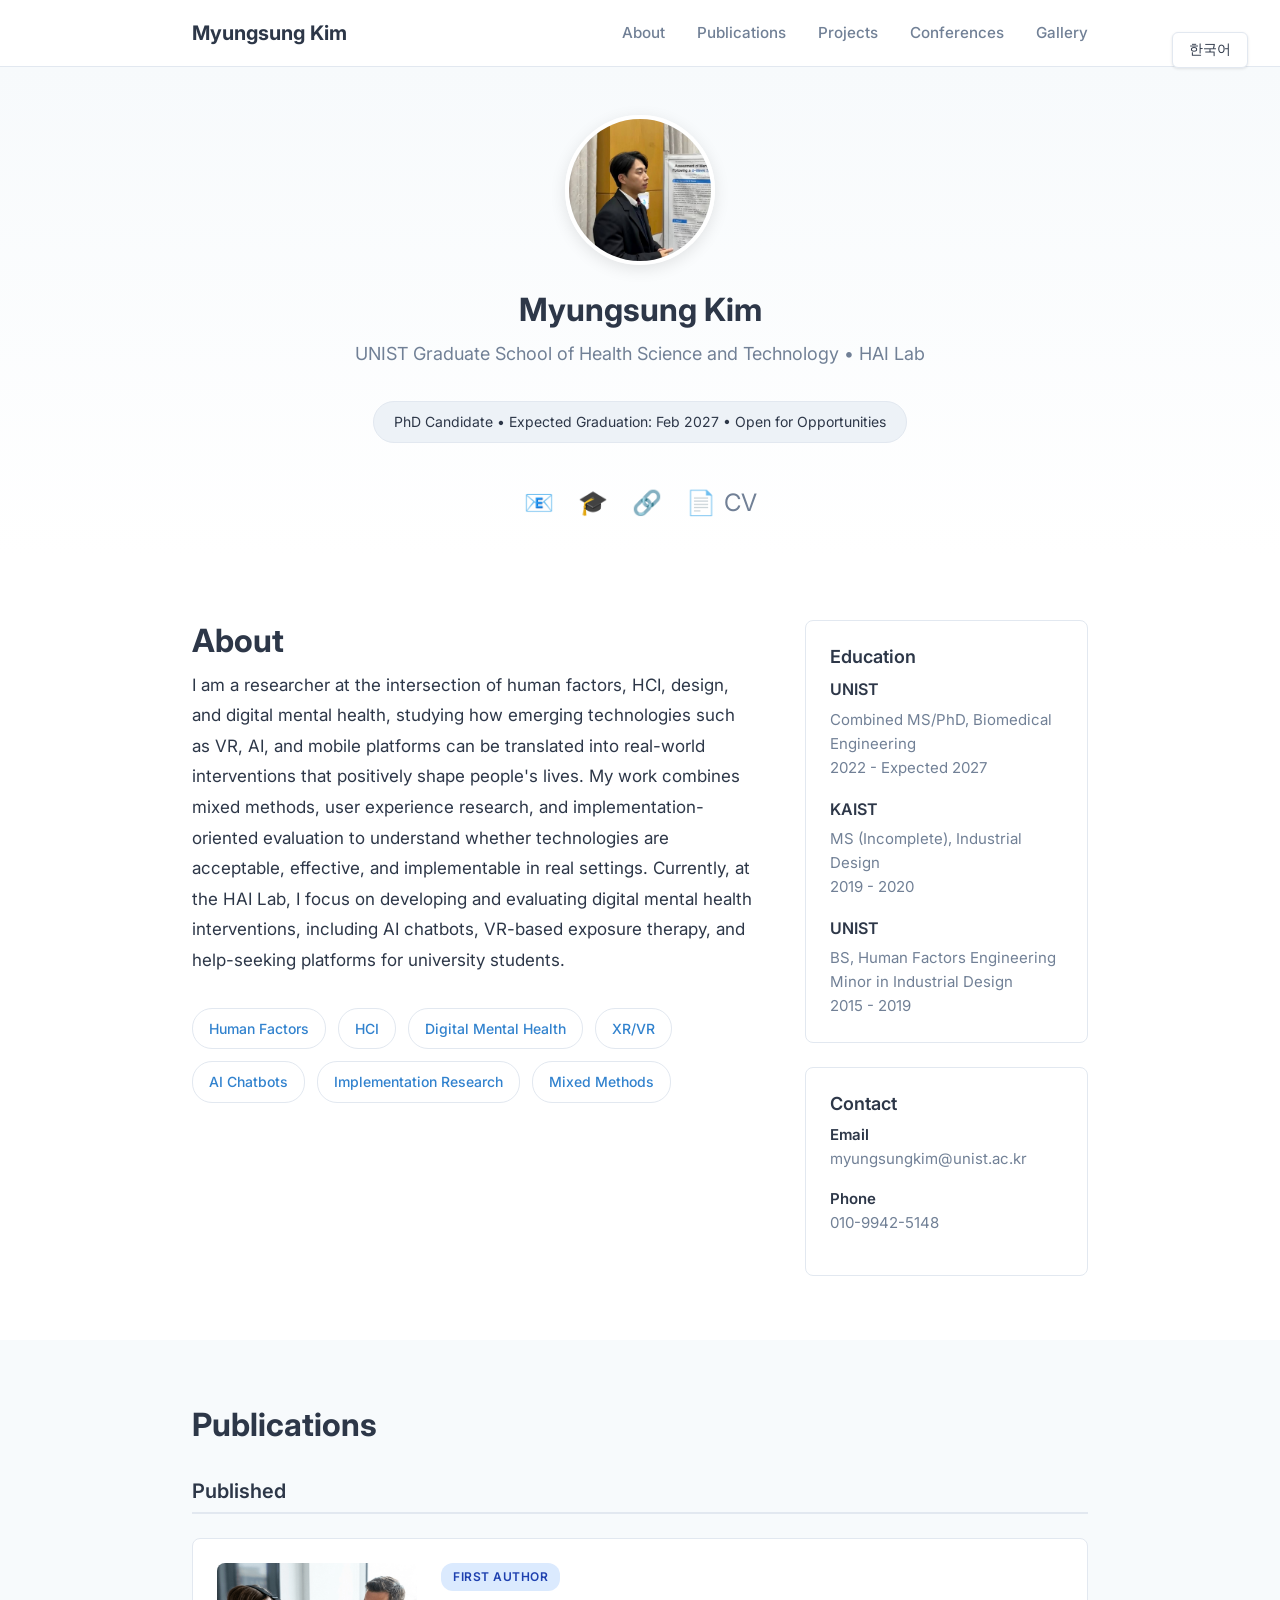
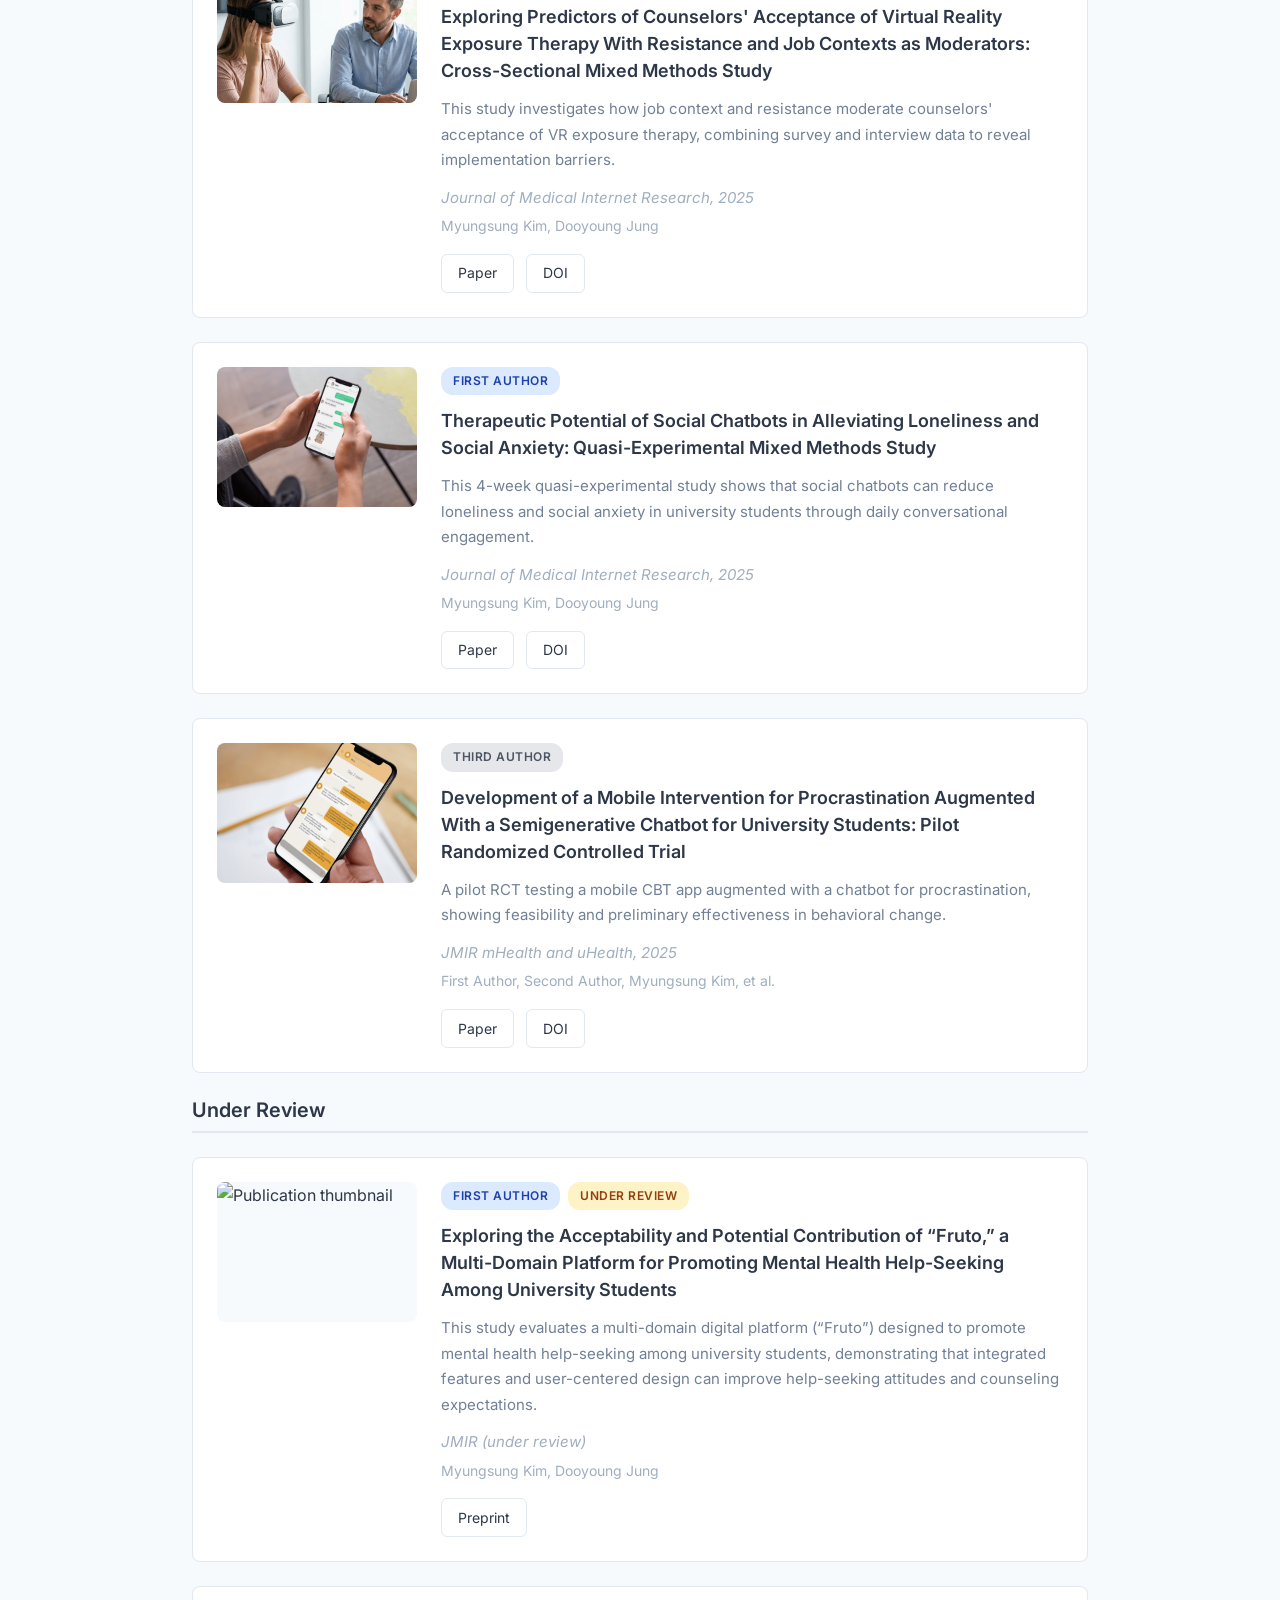
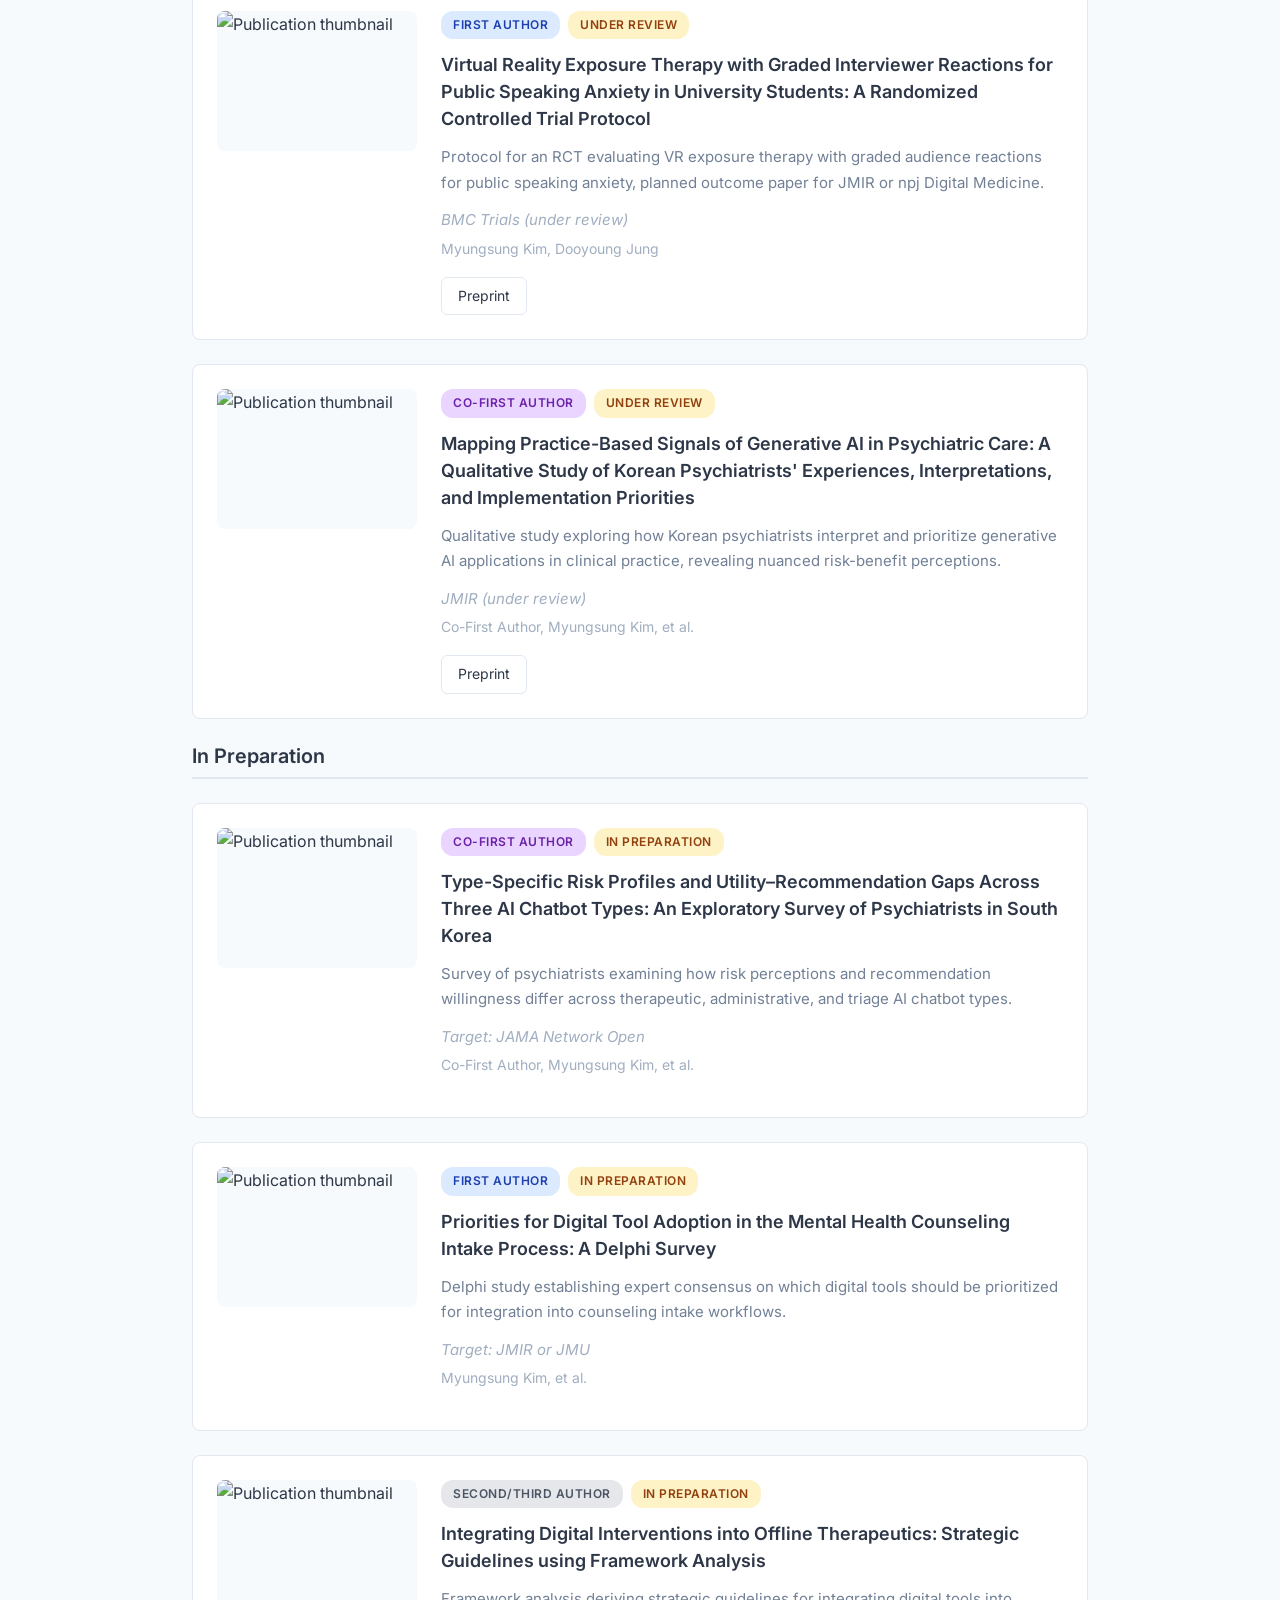
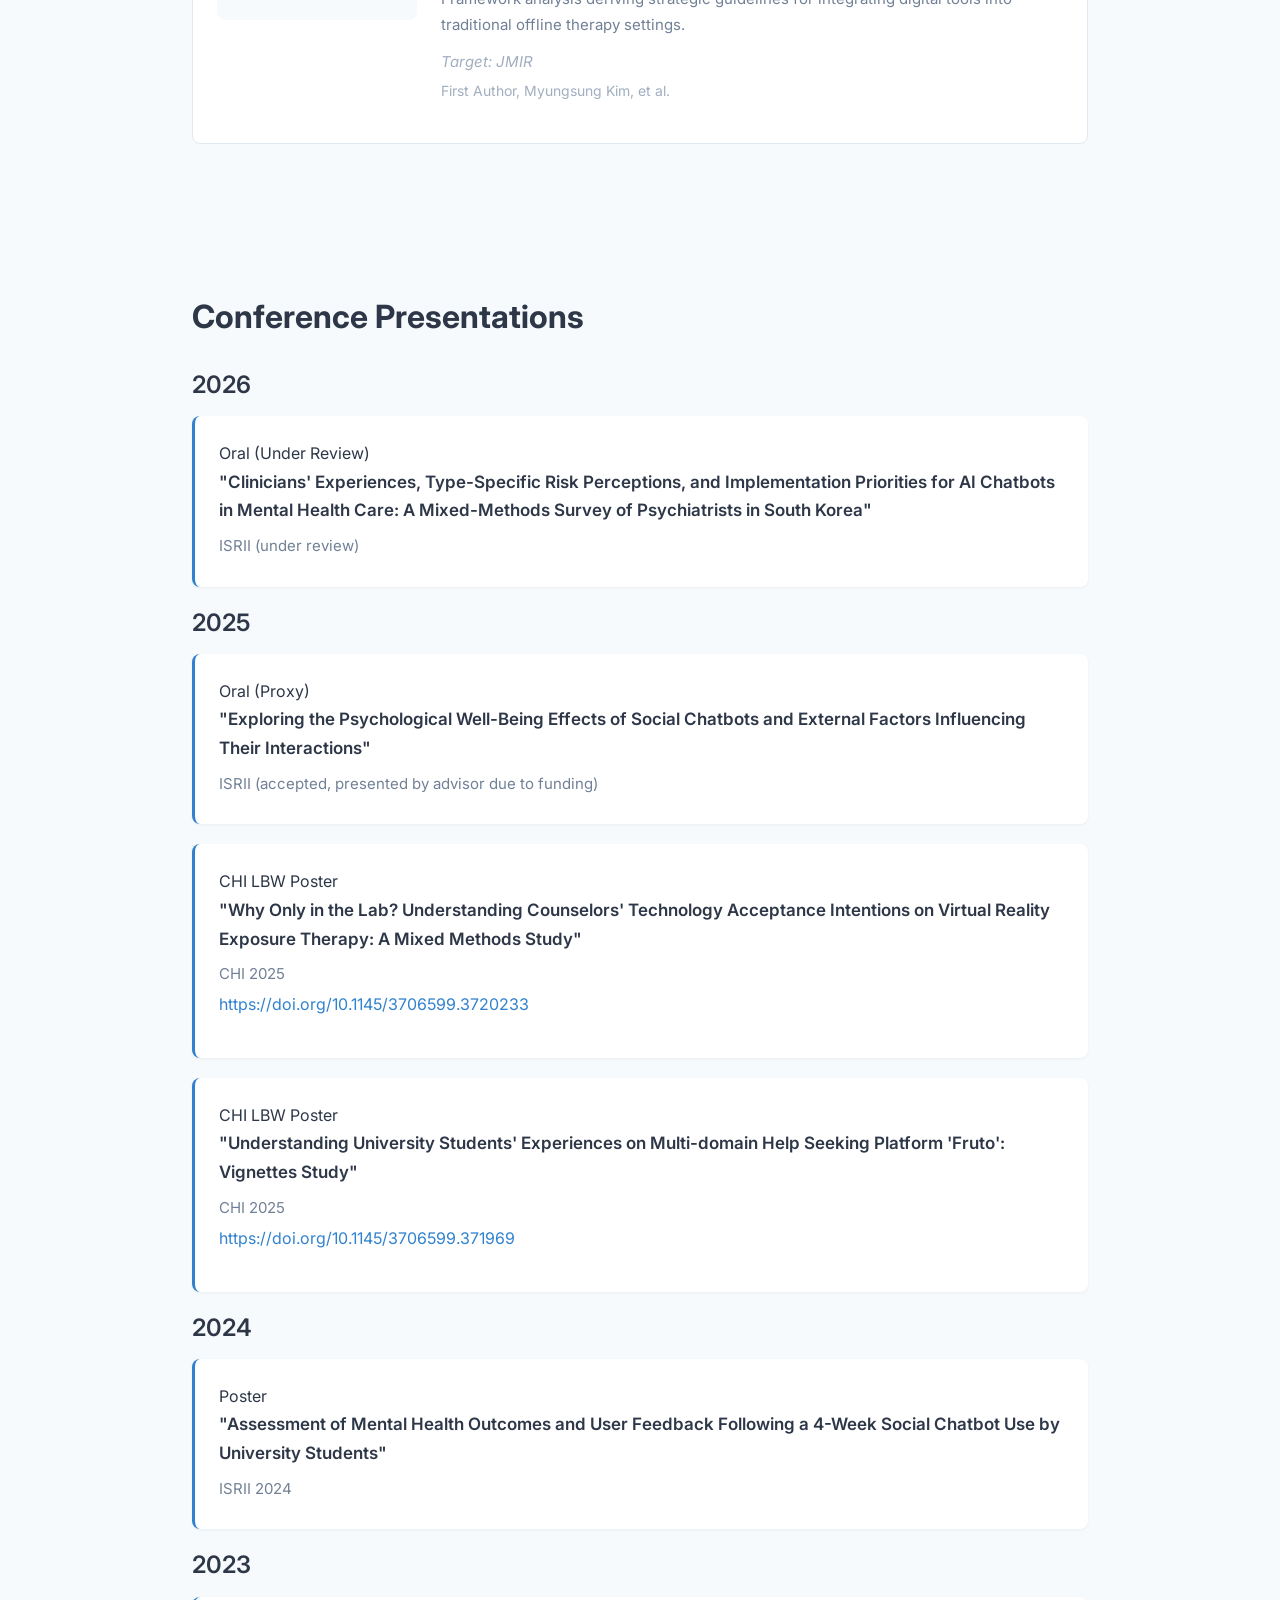
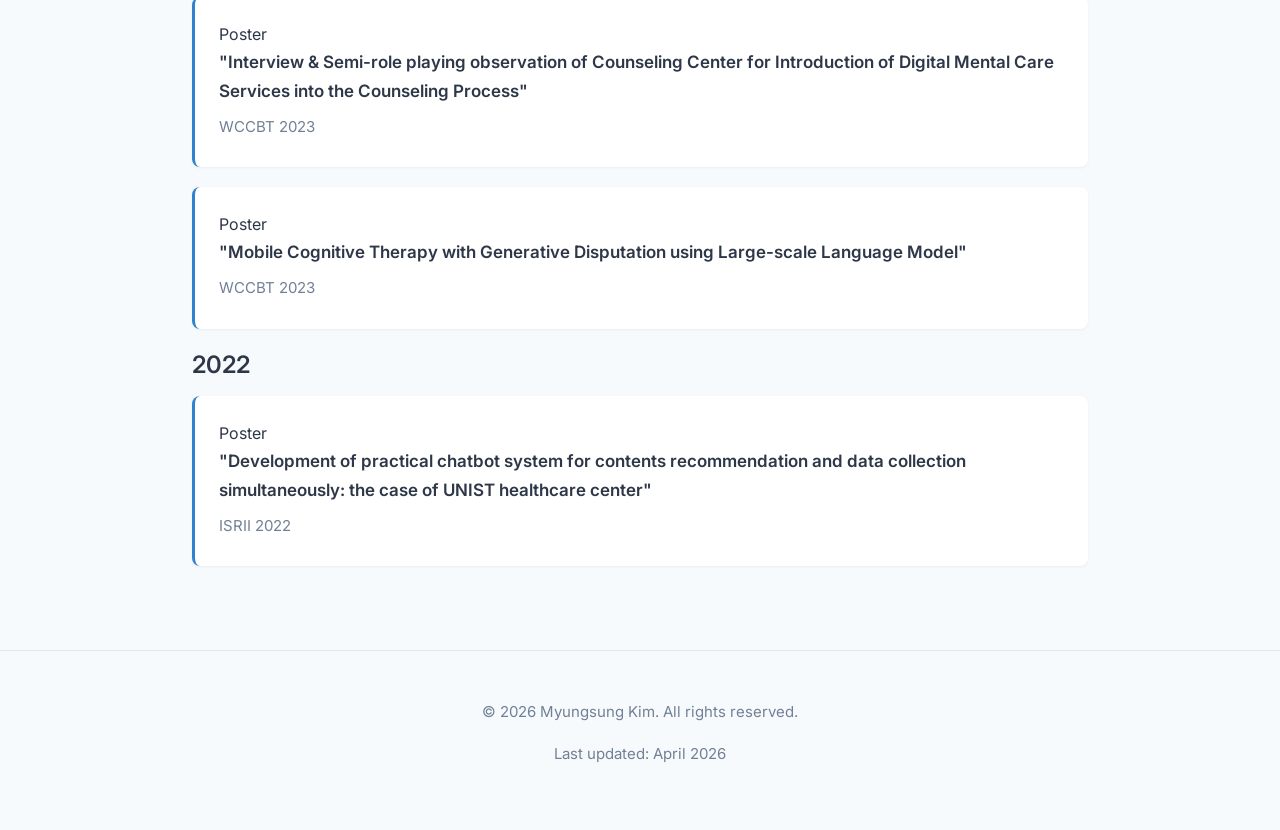
==== index.html @ bc656df1 "dd" ====
<!DOCTYPE html>
<html lang="en">
<head>
    <meta charset="UTF-8">
    <meta name="viewport" content="width=device-width, initial-scale=1.0">
    <title>Myungsung Kim - Researcher in Digital Mental Health & XR</title>
    <meta name="description" content="PhD candidate at UNIST researching digital mental health, VR interventions, AI chatbots, and human-centered technology implementation.">
    
    <!-- Fonts -->
    <link rel="preconnect" href="https://fonts.googleapis.com">
    <link rel="preconnect" href="https://fonts.gstatic.com" crossorigin>
    <link href="https://fonts.googleapis.com/css2?family=Inter:wght@300;400;500;600;700&family=Crimson+Text:ital,wght@0,400;0,600;1,400&display=swap" rel="stylesheet">
    
    <link rel="stylesheet" href="css/style.css">
</head>
<body>
    <!-- Language Toggle (Fixed) -->
    <div class="language-toggle">
        <button id="langBtn" class="lang-btn" onclick="toggleLanguage()">
            <span id="langText">한국어</span>
        </button>
    </div>

    <!-- Navigation -->
    <nav class="nav">
        <div class="container">
            <a href="#" class="logo" data-en="Myungsung Kim" data-ko="김명성">Myungsung Kim</a>
            <div class="nav-links">
                <a href="#about" data-en="About" data-ko="소개">About</a>
                <a href="#publications" data-en="Publications" data-ko="논문">Publications</a>
                <a href="#projects" data-en="Projects" data-ko="프로젝트">Projects</a>
                <a href="#conferences" data-en="Conferences" data-ko="학회">Conferences</a>
                <a href="#gallery" data-en="Gallery" data-ko="갤러리">Gallery</a>
            </div>
        </div>
    </nav>

    <!-- Hero Section -->
    <section class="hero">
        <div class="container">
            <div class="hero-content">
                <img src="images/profile.jpg" alt="Profile" class="profile-image">
                <h1 class="name" data-en="Myungsung Kim" data-ko="김명성">Myungsung Kim</h1>
                <p class="affiliation" data-en="UNIST Graduate School of Medical Science • HAI Lab" data-ko="UNIST 의과학대학원 • HAI Lab">UNIST Graduate School of Health Science and Technology • HAI Lab</p>
                <div class="status-badge">
                    <span data-en="PhD Candidate • Expected Graduation: Feb 2027 • Open for Opportunities" data-ko="박사과정 • 2027년 2월 졸업 예정 • 구직 중">PhD Candidate • Expected Graduation: Feb 2027 • Open for Opportunities</span>
                </div>
                <div class="social-links">
                    <a href="mailto:myungsungkim@unist.ac.kr" title="Email">📧</a>
                    <a href="https://scholar.google.com/citations?user=Yfb2QVUAAAAJ&hl=ko" target="_blank" title="Google Scholar">🎓</a>
                    <a href="https://orcid.org/0000-0003-4316-5182" target="_blank" title="ORCID">🔗</a>
                    <a href="#" title="Download CV" data-en="CV" data-ko="이력서">📄 <span data-en="CV" data-ko="이력서">CV</span></a>
                </div>
            </div>
        </div>
    </section>

    <!-- About Section -->
    <section id="about" class="section">
        <div class="container">
            <div class="about-grid">
                <div class="about-main">
                    <h2 data-en="About" data-ko="소개">About</h2>
                    <div class="bio" data-en="I am a researcher at the intersection of human factors, HCI, design, and digital mental health, studying how emerging technologies such as VR, AI, and mobile platforms can be translated into real-world interventions that positively shape people's lives. My work combines mixed methods, user experience research, and implementation-oriented evaluation to understand whether technologies are acceptable, effective, and implementable in real settings. Currently, at the HAI Lab, I focus on developing and evaluating digital mental health interventions, including AI chatbots, VR-based exposure therapy, and help-seeking platforms for university students." data-ko="저는 인간공학, HCI, 디자인, 정신건강 도메인을 잇는 연구자로서, VR·AI·모바일 플랫폼 같은 신기술이 실제 삶과 임상 현장에 어떤 영향을 미치는지 탐구합니다. 혼합방법론, 사용자 경험 연구, 현장 적용 중심 평가를 통해 기술이 수용 가능하고, 효과적이며, 실제 환경에서 구현 가능한지를 연구합니다. 현재는 HAI Lab에서 디지털 정신건강을 중심으로 AI 챗봇, VR 노출치료, 대학생 대상 help-seeking 플랫폼의 개발과 실증 연구를 수행하고 있습니다.">
                        I am a researcher at the intersection of human factors, HCI, design, and digital mental health, studying how emerging technologies such as VR, AI, and mobile platforms can be translated into real-world interventions that positively shape people's lives. My work combines mixed methods, user experience research, and implementation-oriented evaluation to understand whether technologies are acceptable, effective, and implementable in real settings. Currently, at the HAI Lab, I focus on developing and evaluating digital mental health interventions, including AI chatbots, VR-based exposure therapy, and help-seeking platforms for university students.
                    </div>
                    <div class="research-tags">
                        <span class="tag">Human Factors</span>
                        <span class="tag">HCI</span>
                        <span class="tag">Digital Mental Health</span>
                        <span class="tag">XR/VR</span>
                        <span class="tag">AI Chatbots</span>
                        <span class="tag">Implementation Research</span>
                        <span class="tag">Mixed Methods</span>
                    </div>
                </div>
                <div class="about-sidebar">
                    <div class="info-box">
                        <h3 data-en="Education" data-ko="학력">Education</h3>
                        <div class="edu-item">
                            <strong>UNIST</strong>
                            <p data-en="Combined MS/PhD, Biomedical Engineering<br>2022 - Expected 2027" data-ko="통합 석박사, 의과학<br>2022 - 2027 예정">Combined MS/PhD, Biomedical Engineering<br>2022 - Expected 2027</p>
                        </div>
                        <div class="edu-item">
                            <strong>KAIST</strong>
                            <p data-en="MS (Incomplete), Industrial Design<br>2019 - 2020" data-ko="석사 (미수료), 산업디자인<br>2019 - 2020">MS (Incomplete), Industrial Design<br>2019 - 2020</p>
                        </div>
                        <div class="edu-item">
                            <strong>UNIST</strong>
                            <p data-en="BS, Human Factors Engineering<br>Minor in Industrial Design<br>2015 - 2019" data-ko="학사, 인간공학<br>부전공: 산업디자인<br>2015 - 2019">BS, Human Factors Engineering<br>Minor in Industrial Design<br>2015 - 2019</p>
                        </div>
                    </div>
                    <div class="info-box">
                        <h3 data-en="Contact" data-ko="연락처">Contact</h3>
                        <p><strong data-en="Email" data-ko="이메일">Email</strong><br>myungsungkim@unist.ac.kr</p>
                        <p><strong data-en="Phone" data-ko="전화">Phone</strong><br>010-9942-5148</p>
                    </div>
                </div>
            </div>
        </div>
    </section>

    <!-- Publications Section -->
    <section id="publications" class="section section-gray">
        <div class="container">
            <h2 data-en="Publications" data-ko="논문">Publications</h2>
            
            <h3 class="pub-category" data-en="Published" data-ko="출판됨">Published</h3>
            
            <!-- Publication 1 -->
            <div class="pub-item">
                <div class="pub-image">
                    <img src="images/publications/pub1.png" alt="VR Therapy Study">
                </div>
                <div class="pub-content">
                    <div class="pub-badges">
                        <span class="badge badge-first" data-en="First Author" data-ko="제1저자">First Author</span>
                    </div>
                    <h4 class="pub-title">Exploring Predictors of Counselors' Acceptance of Virtual Reality Exposure Therapy With Resistance and Job Contexts as Moderators: Cross-Sectional Mixed Methods Study</h4>
                    <p class="pub-summary" data-en="This study investigates how job context and resistance moderate counselors' acceptance of VR exposure therapy, combining survey and interview data to reveal implementation barriers." data-ko="이 연구는 직무 맥락과 저항감이 상담사의 VR 노출치료 수용에 미치는 영향을 조사하며, 설문과 인터뷰 데이터를 결합하여 현장 적용 장벽을 밝힙니다.">This study investigates how job context and resistance moderate counselors' acceptance of VR exposure therapy, combining survey and interview data to reveal implementation barriers.</p>
                    <p class="pub-venue">Journal of Medical Internet Research, 2025</p>
                    <p class="pub-authors">Myungsung Kim, Dooyoung Jung</p>
                    <div class="pub-links">
                        <a href="#" target="_blank">Paper</a>
                        <a href="#" target="_blank">DOI</a>
                    </div>
                </div>
            </div>

            <!-- Publication 2 -->
            <div class="pub-item">
                <div class="pub-image">
                    <img src="images/publications/pub2.png" alt="Social Chatbot Study">
                </div>
                <div class="pub-content">
                    <div class="pub-badges">
                        <span class="badge badge-first" data-en="First Author" data-ko="제1저자">First Author</span>
                    </div>
                    <h4 class="pub-title">Therapeutic Potential of Social Chatbots in Alleviating Loneliness and Social Anxiety: Quasi-Experimental Mixed Methods Study</h4>
                    <p class="pub-summary" data-en="This 4-week quasi-experimental study shows that social chatbots can reduce loneliness and social anxiety in university students through daily conversational engagement." data-ko="4주간의 준실험 연구로, 소셜 챗봇이 대학생의 외로움과 사회불안을 일상적 대화 참여를 통해 감소시킬 수 있음을 보여줍니다.">This 4-week quasi-experimental study shows that social chatbots can reduce loneliness and social anxiety in university students through daily conversational engagement.</p>
                    <p class="pub-venue">Journal of Medical Internet Research, 2025</p>
                    <p class="pub-authors">Myungsung Kim, Dooyoung Jung</p>
                    <div class="pub-links">
                        <a href="#" target="_blank">Paper</a>
                        <a href="#" target="_blank">DOI</a>
                    </div>
                </div>
            </div>

            <!-- Publication 3 -->
            <div class="pub-item">
                <div class="pub-image">
                    <img src="images/publications/pub3.png" alt="Procrastination Chatbot Study">
                </div>
                <div class="pub-content">
                    <div class="pub-badges">
                        <span class="badge badge-third" data-en="Third Author" data-ko="제3저자">Third Author</span>
                    </div>
                    <h4 class="pub-title">Development of a Mobile Intervention for Procrastination Augmented With a Semigenerative Chatbot for University Students: Pilot Randomized Controlled Trial</h4>
                    <p class="pub-summary" data-en="A pilot RCT testing a mobile CBT app augmented with a chatbot for procrastination, showing feasibility and preliminary effectiveness in behavioral change." data-ko="챗봇이 증강된 모바일 CBT 앱의 파일럿 RCT로, 미루기 행동 변화에서 실행 가능성과 초기 효과를 입증합니다.">A pilot RCT testing a mobile CBT app augmented with a chatbot for procrastination, showing feasibility and preliminary effectiveness in behavioral change.</p>
                    <p class="pub-venue">JMIR mHealth and uHealth, 2025</p>
                    <p class="pub-authors">First Author, Second Author, Myungsung Kim, et al.</p>
                    <div class="pub-links">
                        <a href="#" target="_blank">Paper</a>
                        <a href="#" target="_blank">DOI</a>
                    </div>
                </div>
            </div>

            <h3 class="pub-category" data-en="Under Review" data-ko="심사중">Under Review</h3>

            <!-- Publication 4 -->
            <div class="pub-item">
                <div class="pub-image">
                    <img src="https://via.placeholder.com/150x100" alt="Publication thumbnail">
                </div>
                <div class="pub-content">
                    <div class="pub-badges">
                        <span class="badge badge-first" data-en="First Author" data-ko="제1저자">First Author</span>
                        <span class="badge badge-status" data-en="Under Review" data-ko="심사중">Under Review</span>
                    </div>
                    <h4 class="pub-title">Exploring the Acceptability and Potential Contribution of “Fruto,” a Multi-Domain Platform for Promoting Mental Health Help-Seeking Among University Students</h4>
                    <p class="pub-summary" data-en="This study evaluates a multi-domain digital platform (“Fruto”) designed to promote mental health help-seeking among university students, demonstrating that integrated features and user-centered design can improve help-seeking attitudes and counseling expectations." data-ko="대학생의 정신건강 도움추구를 촉진하기 위한 다영역 디지털 플랫폼 ‘Fruto’를 평가한 결과, 통합적 기능과 사용자 중심 설계가 도움추구 태도와 상담 기대를 향상시킬 수 있음을 보여줍니다.">This study evaluates a multi-domain digital platform (“Fruto”) designed to promote mental health help-seeking among university students, demonstrating that integrated features and user-centered design can improve help-seeking attitudes and counseling expectations.</p>
                    <p class="pub-venue">JMIR (under review)</p>
                    <p class="pub-authors">Myungsung Kim, Dooyoung Jung</p>
                    <div class="pub-links">
                        <a href="#" target="_blank">Preprint</a>
                    </div>
                </div>
            </div>

            <!-- Publication 5 -->
            <div class="pub-item">
                <div class="pub-image">
                    <img src="https://via.placeholder.com/150x100" alt="Publication thumbnail">
                </div>
                <div class="pub-content">
                    <div class="pub-badges">
                        <span class="badge badge-first" data-en="First Author" data-ko="제1저자">First Author</span>
                        <span class="badge badge-status" data-en="Under Review" data-ko="심사중">Under Review</span>
                    </div>
                    <h4 class="pub-title">Virtual Reality Exposure Therapy with Graded Interviewer Reactions for Public Speaking Anxiety in University Students: A Randomized Controlled Trial Protocol</h4>
                    <p class="pub-summary" data-en="Protocol for an RCT evaluating VR exposure therapy with graded audience reactions for public speaking anxiety, planned outcome paper for JMIR or npj Digital Medicine." data-ko="발표 불안에 대한 단계적 청중 반응을 포함한 VR 노출치료의 RCT 프로토콜로, JMIR 또는 npj Digital Medicine 게재 예정입니다.">Protocol for an RCT evaluating VR exposure therapy with graded audience reactions for public speaking anxiety, planned outcome paper for JMIR or npj Digital Medicine.</p>
                    <p class="pub-venue">BMC Trials (under review)</p>
                    <p class="pub-authors">Myungsung Kim, Dooyoung Jung</p>
                    <div class="pub-links">
                        <a href="#" target="_blank">Preprint</a>
                    </div>
                </div>
            </div>

            <!-- Publication 6 -->
            <div class="pub-item">
                <div class="pub-image">
                    <img src="https://via.placeholder.com/150x100" alt="Publication thumbnail">
                </div>
                <div class="pub-content">
                    <div class="pub-badges">
                        <span class="badge badge-cofirst" data-en="Co-First Author" data-ko="공동 제1저자">Co-First Author</span>
                        <span class="badge badge-status" data-en="Under Review" data-ko="심사중">Under Review</span>
                    </div>
                    <h4 class="pub-title">Mapping Practice-Based Signals of Generative AI in Psychiatric Care: A Qualitative Study of Korean Psychiatrists' Experiences, Interpretations, and Implementation Priorities</h4>
                    <p class="pub-summary" data-en="Qualitative study exploring how Korean psychiatrists interpret and prioritize generative AI applications in clinical practice, revealing nuanced risk-benefit perceptions." data-ko="한국 정신과 의사들이 임상에서 생성형 AI를 어떻게 해석하고 우선순위를 정하는지 탐구하는 질적 연구로, 세밀한 위험-편익 인식을 밝힙니다.">Qualitative study exploring how Korean psychiatrists interpret and prioritize generative AI applications in clinical practice, revealing nuanced risk-benefit perceptions.</p>
                    <p class="pub-venue">JMIR (under review)</p>
                    <p class="pub-authors">Co-First Author, Myungsung Kim, et al.</p>
                    <div class="pub-links">
                        <a href="#" target="_blank">Preprint</a>
                    </div>
                </div>
            </div>

            <h3 class="pub-category" data-en="In Preparation" data-ko="작성중">In Preparation</h3>

            <!-- Publication 7 -->
            <div class="pub-item">
                <div class="pub-image">
                    <img src="https://via.placeholder.com/150x100" alt="Publication thumbnail">
                </div>
                <div class="pub-content">
                    <div class="pub-badges">
                        <span class="badge badge-cofirst" data-en="Co-First Author" data-ko="공동 제1저자">Co-First Author</span>
                        <span class="badge badge-status" data-en="In Preparation" data-ko="작성중">In Preparation</span>
                    </div>
                    <h4 class="pub-title">Type-Specific Risk Profiles and Utility–Recommendation Gaps Across Three AI Chatbot Types: An Exploratory Survey of Psychiatrists in South Korea</h4>
                    <p class="pub-summary" data-en="Survey of psychiatrists examining how risk perceptions and recommendation willingness differ across therapeutic, administrative, and triage AI chatbot types." data-ko="정신과 의사 대상 설문으로, 치료형·행정형·분류형 AI 챗봇에 대한 위험 인식과 추천 의지의 차이를 분석합니다.">Survey of psychiatrists examining how risk perceptions and recommendation willingness differ across therapeutic, administrative, and triage AI chatbot types.</p>
                    <p class="pub-venue">Target: JAMA Network Open</p>
                    <p class="pub-authors">Co-First Author, Myungsung Kim, et al.</p>
                </div>
            </div>

            <!-- Publication 8 -->
            <div class="pub-item">
                <div class="pub-image">
                    <img src="https://via.placeholder.com/150x100" alt="Publication thumbnail">
                </div>
                <div class="pub-content">
                    <div class="pub-badges">
                        <span class="badge badge-first" data-en="First Author" data-ko="제1저자">First Author</span>
                        <span class="badge badge-status" data-en="In Preparation" data-ko="작성중">In Preparation</span>
                    </div>
                    <h4 class="pub-title">Priorities for Digital Tool Adoption in the Mental Health Counseling Intake Process: A Delphi Survey</h4>
                    <p class="pub-summary" data-en="Delphi study establishing expert consensus on which digital tools should be prioritized for integration into counseling intake workflows." data-ko="상담 접수 과정에 통합할 디지털 도구의 우선순위에 대한 전문가 합의를 도출하는 델파이 연구입니다.">Delphi study establishing expert consensus on which digital tools should be prioritized for integration into counseling intake workflows.</p>
                    <p class="pub-venue">Target: JMIR or JMU</p>
                    <p class="pub-authors">Myungsung Kim, et al.</p>
                </div>
            </div>

            <!-- Publication 9 -->
            <div class="pub-item">
                <div class="pub-image">
                    <img src="https://via.placeholder.com/150x100" alt="Publication thumbnail">
                </div>
                <div class="pub-content">
                    <div class="pub-badges">
                        <span class="badge badge-second" data-en="Second/Third Author" data-ko="제2/3저자">Second/Third Author</span>
                        <span class="badge badge-status" data-en="In Preparation" data-ko="작성중">In Preparation</span>
                    </div>
                    <h4 class="pub-title">Integrating Digital Interventions into Offline Therapeutics: Strategic Guidelines using Framework Analysis</h4>
                    <p class="pub-summary" data-en="Framework analysis deriving strategic guidelines for integrating digital tools into traditional offline therapy settings." data-ko="디지털 도구를 전통적 오프라인 치료 환경에 통합하기 위한 전략 가이드라인을 도출하는 프레임워크 분석입니다.">Framework analysis deriving strategic guidelines for integrating digital tools into traditional offline therapy settings.</p>
                    <p class="pub-venue">Target: JMIR</p>
                    <p class="pub-authors">First Author, Myungsung Kim, et al.</p>
                </div>
            </div>

        </div>
    </section>

    <!-- Projects Section 
    <section id="projects" class="section">
        <div class="container">
            <h2 data-en="Projects" data-ko="프로젝트">Projects</h2>
            <div class="projects-grid">
                
                <div class="project-card">
                    <h3>Fruto - UNIST Life Coaching Platform</h3>
                    <p class="project-period">2022.04 - Present</p>
                    <p class="project-desc" data-en="Developed and managed a multi-domain help-seeking platform integrating CBT interventions, mental health resources, and user experience research for university students." data-ko="대학생을 위한 CBT 중재, 정신건강 자원, 사용자 경험 연구가 통합된 다영역 도움 요청 플랫폼을 개발 및 관리했습니다.">Developed and managed a multi-domain help-seeking platform integrating CBT interventions, mental health resources, and user experience research for university students.</p>
                    <div class="project-tags">
                        <span class="tag">Mobile Health</span>
                        <span class="tag">CBT</span>
                        <span class="tag">UX Research</span>
                    </div>
                </div>

                <div class="project-card">
                    <h3 data-en="VR Digital Therapeutics for Anxiety" data-ko="불안증상 조절 VR 디지털치료제">VR Digital Therapeutics for Anxiety</h3>
                    <p class="project-period">2022.04 - Present</p>
                    <p class="project-desc" data-en="Led user research, literature review, and experimental design for VR-based exposure therapy targeting public speaking anxiety and social anxiety disorders." data-ko="발표불안 및 사회불안장애 대상 VR 기반 노출치료의 사용자 연구, 문헌 검토, 실험 설계를 주도했습니다.">Led user research, literature review, and experimental design for VR-based exposure therapy targeting public speaking anxiety and social anxiety disorders.</p>
                    <div class="project-tags">
                        <span class="tag">VR/XR</span>
                        <span class="tag">Exposure Therapy</span>
                        <span class="tag">Clinical Trial</span>
                    </div>
                </div>

                <div class="project-card">
                    <h3 data-en="Humanlike Chatbot Psychological Impact Study" data-ko="휴먼라이크 챗봇 심리적 영향 연구">Humanlike Chatbot Psychological Impact Study</h3>
                    <p class="project-period">2023.03 - Present</p>
                    <p class="project-desc" data-en="Designed and analyzed quantitative evaluation of social chatbots' effects on loneliness, social anxiety, and well-being in university students." data-ko="대학생의 외로움, 사회불안, 웰빙에 대한 소셜 챗봇의 효과를 정량적으로 평가하도록 설계하고 분석했습니다.">Designed and analyzed quantitative evaluation of social chatbots' effects on loneliness, social anxiety, and well-being in university students.</p>
                    <div class="project-tags">
                        <span class="tag">AI Chatbot</span>
                        <span class="tag">Social Interaction</span>
                        <span class="tag">Mental Health</span>
                    </div>
                </div>

            </div>
        </div>
    </section>-->

    <!-- Conferences Section -->
    <section id="conferences" class="section section-gray">
        <div class="container">
            <h2 data-en="Conference Presentations" data-ko="학회 발표">Conference Presentations</h2>
            
            <div class="timeline">
                <div class="timeline-year">
                    <h3>2026</h3>
                    <div class="conf-item">
                        <span class="conf-type oral" data-en="Oral (Under Review)" data-ko="구연 발표 (심사중)">Oral (Under Review)</span>
                        <p class="conf-title">"Clinicians' Experiences, Type-Specific Risk Perceptions, and Implementation Priorities for AI Chatbots in Mental Health Care: A Mixed-Methods Survey of Psychiatrists in South Korea"</p>
                        <p class="conf-venue">ISRII (under review)</p>
                    </div>
                </div>

                <div class="timeline-year">
                    <h3>2025</h3>
                    <div class="conf-item">
                        <span class="conf-type oral" data-en="Oral (Proxy)" data-ko="구연 발표 (대리)">Oral (Proxy)</span>
                        <p class="conf-title">"Exploring the Psychological Well-Being Effects of Social Chatbots and External Factors Influencing Their Interactions"</p>
                        <p class="conf-venue">ISRII (accepted, presented by advisor due to funding)</p>
                    </div>
                    <div class="conf-item">
                        <span class="conf-type poster">CHI LBW Poster</span>
                        <p class="conf-title">"Why Only in the Lab? Understanding Counselors' Technology Acceptance Intentions on Virtual Reality Exposure Therapy: A Mixed Methods Study"</p>
                        <p class="conf-venue">CHI 2025</p>
                        <p class="conf-link"><a href="https://doi.org/10.1145/3706599.3720233" target="_blank">https://doi.org/10.1145/3706599.3720233</a></p>
                    </div>
                    <div class="conf-item">
                        <span class="conf-type poster">CHI LBW Poster</span>
                        <p class="conf-title">"Understanding University Students' Experiences on Multi-domain Help Seeking Platform 'Fruto': Vignettes Study"</p>
                        <p class="conf-venue">CHI 2025</p>
                        <p class="conf-link"><a href="https://doi.org/10.1145/3706599.371969" target="_blank">https://doi.org/10.1145/3706599.371969</a></p>
                    </div>
                </div>

                <div class="timeline-year">
                    <h3>2024</h3>
                    <div class="conf-item">
                        <span class="conf-type poster">Poster</span>
                        <p class="conf-title">"Assessment of Mental Health Outcomes and User Feedback Following a 4-Week Social Chatbot Use by University Students"</p>
                        <p class="conf-venue">ISRII 2024</p>
                    </div>
                </div>

                <div class="timeline-year">
                    <h3>2023</h3>
                    <div class="conf-item">
                        <span class="conf-type poster">Poster</span>
                        <p class="conf-title">"Interview & Semi-role playing observation of Counseling Center for Introduction of Digital Mental Care Services into the Counseling Process"</p>
                        <p class="conf-venue">WCCBT 2023</p>
                    </div>
                    <div class="conf-item">
                        <span class="conf-type poster">Poster</span>
                        <p class="conf-title">"Mobile Cognitive Therapy with Generative Disputation using Large-scale Language Model"</p>
                        <p class="conf-venue">WCCBT 2023</p>
                    </div>
                </div>

                <div class="timeline-year">
                    <h3>2022</h3>
                    <div class="conf-item">
                        <span class="conf-type poster">Poster</span>
                        <p class="conf-title">"Development of practical chatbot system for contents recommendation and data collection simultaneously: the case of UNIST healthcare center"</p>
                        <p class="conf-venue">ISRII 2022</p>
                    </div>
                </div>
            </div>
        </div>
    </section>

    <!-- Gallery Section -->
    <!--<section id="gallery" class="section">
        <div class="container">
            <h2 data-en="Gallery" data-ko="갤러리">Gallery</h2>
            <p class="gallery-note" data-en="Photos from conferences, research collaborations, and project demonstrations." data-ko="학회, 연구 협업, 프로젝트 시연 현장 사진입니다.">Photos from conferences, research collaborations, and project demonstrations.</p>
            
            <div class="gallery-grid">
                <div class="gallery-item">
                    <img src="https://via.placeholder.com/400x300" alt="Conference 1">
                    <p class="gallery-caption" data-en="CHI 2025 Conference" data-ko="CHI 2025 학회">CHI 2025 Conference</p>
                </div>
                <div class="gallery-item">
                    <img src="https://via.placeholder.com/400x300" alt="Conference 2">
                    <p class="gallery-caption" data-en="ISRII Poster Presentation" data-ko="ISRII 포스터 발표">ISRII Poster Presentation</p>
                </div>
                <div class="gallery-item">
                    <img src="https://via.placeholder.com/400x300" alt="Research 1">
                    <p class="gallery-caption" data-en="VR Lab Setup" data-ko="VR 연구실">VR Lab Setup</p>
                </div>
                <div class="gallery-item">
                    <img src="https://via.placeholder.com/400x300" alt="Research 2">
                    <p class="gallery-caption" data-en="Project Demonstration" data-ko="프로젝트 데모">Project Demonstration</p>
                </div>
                <div class="gallery-item">
                    <img src="https://via.placeholder.com/400x300" alt="Collaboration">
                    <p class="gallery-caption" data-en="Research Team Meeting" data-ko="연구팀 미팅">Research Team Meeting</p>
                </div>
                <div class="gallery-item">
                    <img src="https://via.placeholder.com/400x300" alt="Conference 3">
                    <p class="gallery-caption" data-en="WCCBT Conference" data-ko="WCCBT 학회">WCCBT Conference</p>
                </div>
            </div>

        </div>
    </section>-->

    <!-- Footer -->
    <footer class="footer">
        <div class="container">
            <p data-en="© 2026 Myungsung Kim. All rights reserved." data-ko="© 2026 김명성. All rights reserved.">© 2026 Myungsung Kim. All rights reserved.</p>
            <p data-en="Last updated: April 2026" data-ko="최종 업데이트: 2026년 4월">Last updated: April 2026</p>
        </div>
    </footer>

    <script src="js/main.js"></script>
</body>
</html>
---- css/style.css ----
/* ============================================
   Myungsung Kim - Academic Website
   Minimal, Clean Design inspired by daehwakim.com
   ============================================ */

/* Reset & Base */
* {
    margin: 0;
    padding: 0;
    box-sizing: border-box;
}

:root {
    /* Colors */
    --color-text: #2d3748;
    --color-text-light: #718096;
    --color-text-lighter: #a0aec0;
    --color-bg: #ffffff;
    --color-bg-gray: #f7fafc;
    --color-border: #e2e8f0;
    --color-accent: #3182ce;
    --color-accent-hover: #2c5282;
    
    /* Typography */
    --font-main: 'Inter', -apple-system, BlinkMacSystemFont, 'Segoe UI', sans-serif;
    --font-serif: 'Crimson Text', Georgia, serif;
    
    /* Spacing */
    --spacing-xs: 0.5rem;
    --spacing-sm: 1rem;
    --spacing-md: 2rem;
    --spacing-lg: 4rem;
    --spacing-xl: 6rem;
    
    /* Layout */
    --max-width: 960px;
    --border-radius: 8px;
}

body {
    font-family: var(--font-main);
    font-size: 16px;
    line-height: 1.7;
    color: var(--color-text);
    background: var(--color-bg);
    -webkit-font-smoothing: antialiased;
    -moz-osx-font-smoothing: grayscale;
}

/* ============================================
   Typography
   ============================================ */

h1, h2, h3, h4, h5, h6 {
    font-weight: 600;
    line-height: 1.3;
    margin-bottom: var(--spacing-sm);
    color: var(--color-text);
}

h1 { font-size: 2.25rem; }
h2 { font-size: 1.875rem; }
h3 { font-size: 1.5rem; }
h4 { font-size: 1.25rem; }

p {
    margin-bottom: var(--spacing-sm);
}

a {
    color: var(--color-accent);
    text-decoration: none;
    transition: color 0.2s ease;
}

a:hover {
    color: var(--color-accent-hover);
}

/* ============================================
   Language Toggle (Fixed Button)
   ============================================ */

.language-toggle {
    position: fixed;
    top: 2rem;
    right: 2rem;
    z-index: 1000;
}

.lang-btn {
    background: var(--color-bg);
    border: 1px solid var(--color-border);
    border-radius: 6px;
    padding: 0.5rem 1rem;
    font-size: 0.875rem;
    font-weight: 500;
    color: var(--color-text);
    cursor: pointer;
    transition: all 0.2s ease;
    box-shadow: 0 1px 3px rgba(0, 0, 0, 0.1);
}

.lang-btn:hover {
    background: var(--color-accent);
    color: white;
    border-color: var(--color-accent);
    box-shadow: 0 2px 8px rgba(49, 130, 206, 0.3);
}

/* ============================================
   Navigation
   ============================================ */

.nav {
    background: var(--color-bg);
    border-bottom: 1px solid var(--color-border);
    position: sticky;
    top: 0;
    z-index: 100;
    backdrop-filter: blur(10px);
    background: rgba(255, 255, 255, 0.95);
}

.nav .container {
    display: flex;
    justify-content: space-between;
    align-items: center;
    padding: 1rem 2rem;
}

.logo {
    font-size: 1.25rem;
    font-weight: 700;
    color: var(--color-text);
    text-decoration: none;
}

.nav-links {
    display: flex;
    gap: 2rem;
}

.nav-links a {
    color: var(--color-text-light);
    font-size: 0.95rem;
    font-weight: 500;
    text-decoration: none;
    transition: color 0.2s ease;
}

.nav-links a:hover {
    color: var(--color-accent);
}

/* ============================================
   Container & Layout
   ============================================ */

.container {
    max-width: var(--max-width);
    margin: 0 auto;
    padding: 0 2rem;
}

/* ============================================
   Hero Section
   ============================================ */

.hero {
    padding: 3rem 0 2rem;
    background: linear-gradient(180deg, var(--color-bg-gray) 0%, var(--color-bg) 100%);
}

.hero-content {
    text-align: center;
}

.profile-image {
    width: 150px;
    height: 150px;
    border-radius: 50%;
    object-fit: cover;
    margin-bottom: 1rem;
    border: 4px solid white;
    box-shadow: 0 4px 16px rgba(0, 0, 0, 0.1);
}

.name {
    font-size: 2rem;
    font-weight: 700;
    margin-bottom: 0.5rem;
}

.affiliation {
    font-size: 1.125rem;
    color: var(--color-text-light);
    margin-bottom: 1rem;
}

.status-badge {
    display: inline-block;
    background: #edf2f7;
    padding: 0.5rem 1.25rem;
    border-radius: 24px;
    font-size: 0.875rem;
    color: var(--color-text);
    margin: 1rem 0;
    border: 1px solid var(--color-border);
}

.social-links {
    display: flex;
    justify-content: center;
    gap: 1.5rem;
    margin-top: 1.5rem;
}

.social-links a {
    font-size: 1.5rem;
    color: var(--color-text-light);
    transition: all 0.2s ease;
    display: flex;
    align-items: center;
    gap: 0.5rem;
}

.social-links a:hover {
    color: var(--color-accent);
    transform: translateY(-2px);
}

/* ============================================
   Sections
   ============================================ */

.section {
    padding: 4rem 0;
}

.section-gray {
    background: var(--color-bg-gray);
}

.section h2 {
    font-size: 2rem;
    font-weight: 700;
    margin-bottom: 2rem;
    color: var(--color-text);
}

/* ============================================
   About Section
   ============================================ */

.about-grid {
    display: grid;
    grid-template-columns: 2fr 1fr;
    gap: 3rem;
}

.about-main h2 {
    margin-bottom: 0.5rem;
}

.bio {
    font-size: 1.0625rem;
    line-height: 1.8;
    color: var(--color-text);
    margin-bottom: 2rem;
}

.research-tags {
    display: flex;
    flex-wrap: wrap;
    gap: 0.75rem;
}

.tag {
    background: white;
    color: var(--color-accent);
    padding: 0.5rem 1rem;
    border-radius: 20px;
    font-size: 0.875rem;
    font-weight: 500;
    border: 1px solid var(--color-border);
}

.about-sidebar {
    display: flex;
    flex-direction: column;
}

.about-sidebar .info-box {
    background: white;
    padding: 1.5rem;
    border-radius: var(--border-radius);
    border: 1px solid var(--color-border);
    margin-bottom: 1.5rem;
}

.about-sidebar .info-box:last-child {
    margin-bottom: 0;
    flex: 1;
}

.info-box h3 {
    font-size: 1.125rem;
    font-weight: 600;
    margin-bottom: 0.5rem;
    color: var(--color-text);
}

.edu-item {
    margin-bottom: 1rem;
}

.edu-item:last-child {
    margin-bottom: 0;
}

.edu-item strong {
    color: var(--color-text);
    font-weight: 600;
    display: block;
    margin-bottom: 0.25rem;
}

.edu-item p {
    font-size: 0.9375rem;
    color: var(--color-text-light);
    line-height: 1.6;
    margin: 0;
}

.info-box p {
    font-size: 0.9375rem;
    color: var(--color-text-light);
    line-height: 1.6;
}

.info-box strong {
    color: var(--color-text);
    font-weight: 600;
}

/* ============================================
   Publications
   ============================================ */

.pub-category {
    font-size: 1.25rem;
    font-weight: 600;
    color: var(--color-text);
    margin-top: 1rem;
    margin-bottom: 1.5rem;
    padding-bottom: 0.5rem;
    border-bottom: 2px solid var(--color-border);
}

.pub-category:first-of-type {
    margin-top: 0;
}

.pub-item {
    display: flex;
    gap: 1.5rem;
    padding: 1.5rem;
    background: white;
    border: 1px solid var(--color-border);
    border-radius: var(--border-radius);
    margin-bottom: 1.5rem;
    transition: all 0.2s ease;
}

.pub-item:hover {
    box-shadow: 0 4px 12px rgba(0, 0, 0, 0.08);
    transform: translateY(-2px);
    border-color: var(--color-accent);
}

.pub-image {
    flex-shrink: 0;
    width: 200px;
    height: 140px;
    overflow: hidden;
    border-radius: var(--border-radius);
    background: var(--color-bg-gray);
}

.pub-image img {
    width: 100%;
    height: 100%;
    object-fit: cover;
}

.pub-content {
    flex: 1;
}

.pub-badges {
    display: flex;
    gap: 0.5rem;
    margin-bottom: 0.75rem;
    flex-wrap: wrap;
}

.badge {
    display: inline-block;
    padding: 0.25rem 0.75rem;
    font-size: 0.75rem;
    font-weight: 600;
    border-radius: 12px;
    text-transform: uppercase;
    letter-spacing: 0.5px;
}

.badge-first {
    background: #dbeafe;
    color: #1e40af;
}

.badge-cofirst {
    background: #e9d5ff;
    color: #6b21a8;
}

.badge-second,
.badge-third {
    background: #e5e7eb;
    color: #4b5563;
}

.badge-status {
    background: #fef3c7;
    color: #92400e;
}

.pub-title {
    font-size: 1.125rem;
    font-weight: 600;
    color: var(--color-text);
    margin-bottom: 0.75rem;
    line-height: 1.5;
}

.pub-summary {
    font-size: 0.9375rem;
    color: var(--color-text-light);
    line-height: 1.7;
    margin-bottom: 0.75rem;
}

.pub-venue {
    font-size: 0.9375rem;
    color: var(--color-text-lighter);
    font-style: italic;
    margin-bottom: 0.25rem;
}

.pub-authors {
    font-size: 0.875rem;
    color: var(--color-text-lighter);
    margin-bottom: 1rem;
}

.pub-links {
    display: flex;
    gap: 0.75rem;
    flex-wrap: wrap;
}

.pub-links a {
    font-size: 0.875rem;
    padding: 0.4rem 1rem;
    border: 1px solid var(--color-border);
    border-radius: 6px;
    color: var(--color-text);
    transition: all 0.2s ease;
    text-decoration: none;
}

.pub-links a:hover {
    background: var(--color-accent);
    color: white;
    border-color: var(--color-accent);
}

/* ============================================
   Projects
   ============================================ */

.projects-grid {
    display: flex;
    flex-direction: column;
    gap: 2rem;
}

.project-card {
    display: flex;
    gap: 2rem;
    background: white;
    border: 1px solid var(--color-border);
    border-radius: var(--border-radius);
    overflow: hidden;
    transition: all 0.2s ease;
    padding: 1.5rem;
}

.project-card:hover {
    box-shadow: 0 6px 16px rgba(0, 0, 0, 0.08);
    transform: translateY(-2px);
    border-color: var(--color-accent);
}

.project-image {
    flex-shrink: 0;
    width: 300px;
    height: 200px;
    overflow: hidden;
    background: var(--color-bg-gray);
    border-radius: var(--border-radius);
}

.project-image img {
    width: 100%;
    height: 100%;
    object-fit: cover;
}

.project-content {
    flex: 1;
}

.project-title {
    font-size: 1.25rem;
    font-weight: 600;
    margin-bottom: 0.75rem;
    color: var(--color-text);
}

.project-desc {
    font-size: 1rem;
    color: var(--color-text-light);
    line-height: 1.7;
    margin-bottom: 1rem;
}

.project-tags {
    display: flex;
    gap: 0.5rem;
    flex-wrap: wrap;
}

.project-tags .tag {
    font-size: 0.75rem;
    padding: 0.25rem 0.75rem;
}

/* ============================================
   Conferences
   ============================================ */

.conf-item {
    position: relative;
    padding: 1.5rem;
    background: white;
    border-left: 3px solid var(--color-accent);
    border-radius: var(--border-radius);
    margin-bottom: 1.25rem;
    box-shadow: 0 1px 3px rgba(0, 0, 0, 0.05);
    transition: all 0.2s ease;
}

.conf-item:hover {
    box-shadow: 0 4px 12px rgba(0, 0, 0, 0.08);
    transform: translateY(-2px);
}

.conf-title {
    font-size: 1.0625rem;
    font-weight: 600;
    color: var(--color-text);
    margin-bottom: 0.5rem;
}

.conf-venue {
    font-size: 0.9375rem;
    color: var(--color-text-light);
    margin-bottom: 0.25rem;
}

.conf-authors {
    font-size: 0.875rem;
    color: var(--color-text-lighter);
    margin-bottom: 0.75rem;
}

/* Conference Image Gallery Button */
.conf-gallery-btn {
    display: inline-flex;
    align-items: center;
    gap: 0.5rem;
    padding: 0.5rem 1rem;
    background: var(--color-bg-gray);
    border: 1px solid var(--color-border);
    border-radius: 6px;
    font-size: 0.875rem;
    color: var(--color-text);
    cursor: pointer;
    transition: all 0.2s ease;
}

.conf-gallery-btn:hover {
    background: var(--color-accent);
    color: white;
    border-color: var(--color-accent);
}

/* Conference Image Modal */
.conf-modal {
    display: none;
    position: fixed;
    top: 0;
    left: 0;
    right: 0;
    bottom: 0;
    background: rgba(0, 0, 0, 0.95);
    z-index: 9999;
    padding: 2rem;
    overflow-y: auto;
}

.conf-modal.active {
    display: block;
}

.conf-modal-content {
    max-width: 1200px;
    margin: 0 auto;
    position: relative;
}

.conf-modal-close {
    position: fixed;
    top: 2rem;
    right: 2rem;
    background: white;
    border: none;
    width: 40px;
    height: 40px;
    border-radius: 50%;
    cursor: pointer;
    font-size: 1.5rem;
    display: flex;
    align-items: center;
    justify-content: center;
    z-index: 10000;
    transition: all 0.2s ease;
}

.conf-modal-close:hover {
    background: var(--color-accent);
    color: white;
    transform: scale(1.1);
}

.conf-images-grid {
    display: grid;
    grid-template-columns: repeat(auto-fit, minmax(300px, 1fr));
    gap: 1.5rem;
    margin-top: 2rem;
}

.conf-image-item {
    background: white;
    border-radius: var(--border-radius);
    overflow: hidden;
}

.conf-image-item img {
    width: 100%;
    height: auto;
    display: block;
}

.conf-image-caption {
    padding: 1rem;
    font-size: 0.9375rem;
    color: var(--color-text-light);
    background: white;
}

/* ============================================
   Gallery
   ============================================ */

.gallery-grid {
    display: grid;
    grid-template-columns: repeat(auto-fill, minmax(280px, 1fr));
    gap: 1.5rem;
}

.gallery-item {
    position: relative;
    cursor: pointer;
    border-radius: var(--border-radius);
    overflow: hidden;
    background: var(--color-bg-gray);
    aspect-ratio: 4/3;
}

.gallery-item img {
    width: 100%;
    height: 100%;
    object-fit: cover;
    transition: transform 0.3s ease;
}

.gallery-item:hover img {
    transform: scale(1.05);
}

.gallery-caption {
    position: absolute;
    bottom: 0;
    left: 0;
    right: 0;
    background: linear-gradient(transparent, rgba(0, 0, 0, 0.8));
    color: white;
    padding: 1rem;
    font-size: 0.9375rem;
    opacity: 0;
    transition: opacity 0.3s ease;
}

.gallery-item:hover .gallery-caption {
    opacity: 1;
}

/* Lightbox */
.lightbox {
    display: none;
    position: fixed;
    top: 0;
    left: 0;
    right: 0;
    bottom: 0;
    background: rgba(0, 0, 0, 0.95);
    z-index: 9999;
    justify-content: center;
    align-items: center;
    padding: 2rem;
}

.lightbox.active {
    display: flex;
}

.lightbox img {
    max-width: 90%;
    max-height: 90vh;
    border-radius: var(--border-radius);
}

.lightbox-close {
    position: absolute;
    top: 2rem;
    right: 2rem;
    background: white;
    border: none;
    width: 40px;
    height: 40px;
    border-radius: 50%;
    cursor: pointer;
    font-size: 1.5rem;
    display: flex;
    align-items: center;
    justify-content: center;
}

/* ============================================
   Footer
   ============================================ */

.footer {
    padding: 3rem 0;
    text-align: center;
    color: var(--color-text-light);
    font-size: 0.9375rem;
    background: var(--color-bg-gray);
    border-top: 1px solid var(--color-border);
}

/* ============================================
   Responsive Design
   ============================================ */

@media (max-width: 768px) {
    .container {
        padding: 0 1rem;
    }

    .nav .container {
        flex-direction: column;
        gap: 1rem;
        padding: 1rem;
    }

    .nav-links {
        gap: 1rem;
        flex-wrap: wrap;
        justify-content: center;
    }

    .language-toggle {
        top: 1rem;
        right: 1rem;
    }

    .hero {
        padding: 2rem 0 1.5rem;
    }

    .profile-image {
        width: 120px;
        height: 120px;
    }

    .name {
        font-size: 1.75rem;
    }

    h2 {
        font-size: 1.5rem;
    }

    .about-grid {
        grid-template-columns: 1fr;
        gap: 2rem;
    }

    .pub-item {
        flex-direction: column;
    }

    .pub-image {
        width: 100%;
        height: 200px;
    }

    /* 프로젝트 카드 모바일 */
    .project-card {
        flex-direction: column;
    }

    .project-image {
        width: 100%;
        height: 200px;
    }

    .gallery-grid {
        grid-template-columns: repeat(auto-fill, minmax(240px, 1fr));
        gap: 1rem;
    }

    /* Conference 모달 모바일 */
    .conf-images-grid {
        grid-template-columns: 1fr;
    }
}

@media (max-width: 480px) {
    .profile-image {
        width: 140px;
        height: 140px;
    }

    .social-links {
        flex-direction: column;
        gap: 0.75rem;
    }

    .gallery-grid {
        grid-template-columns: 1fr;
    }
}

/* ============================================
   Animations
   ============================================ */

@keyframes fadeIn {
    from {
        opacity: 0;
        transform: translateY(20px);
    }
    to {
        opacity: 1;
        transform: translateY(0);
    }
}

.fade-in {
    animation: fadeIn 0.5s ease-out;
}
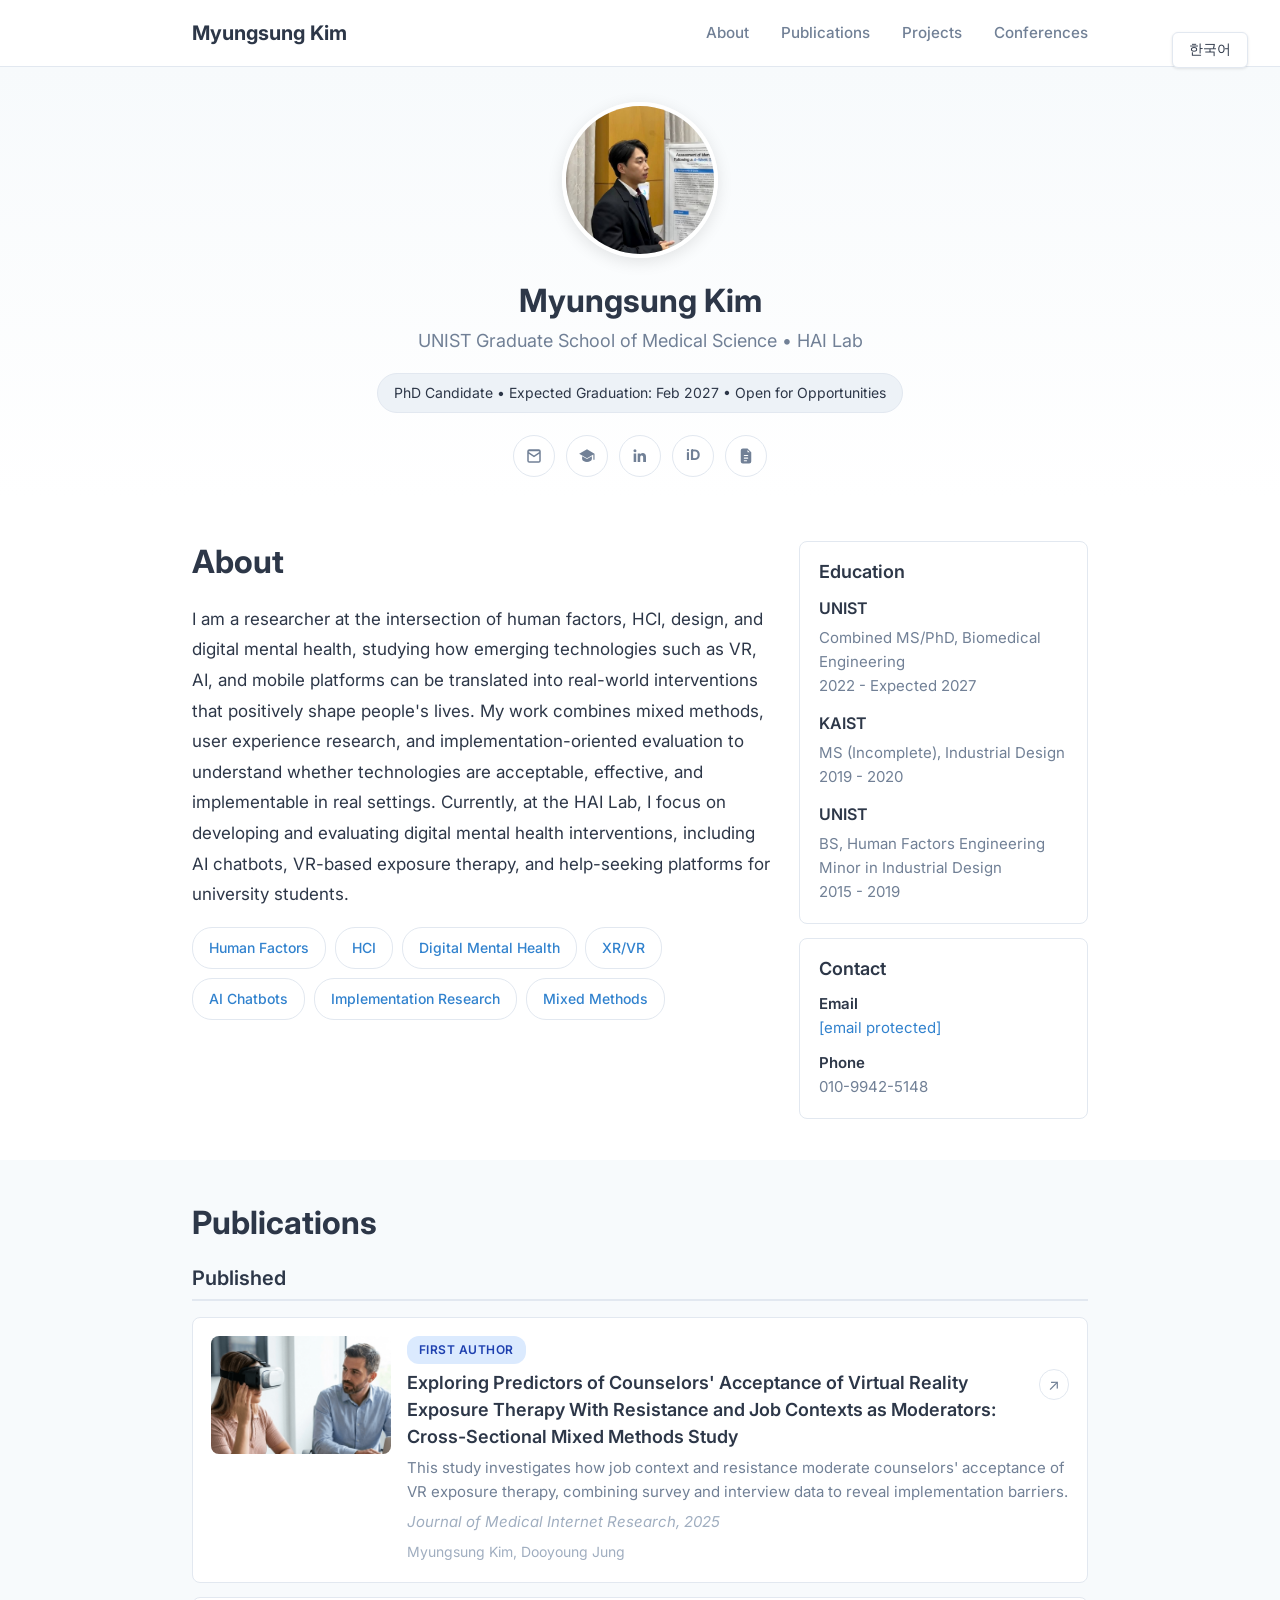
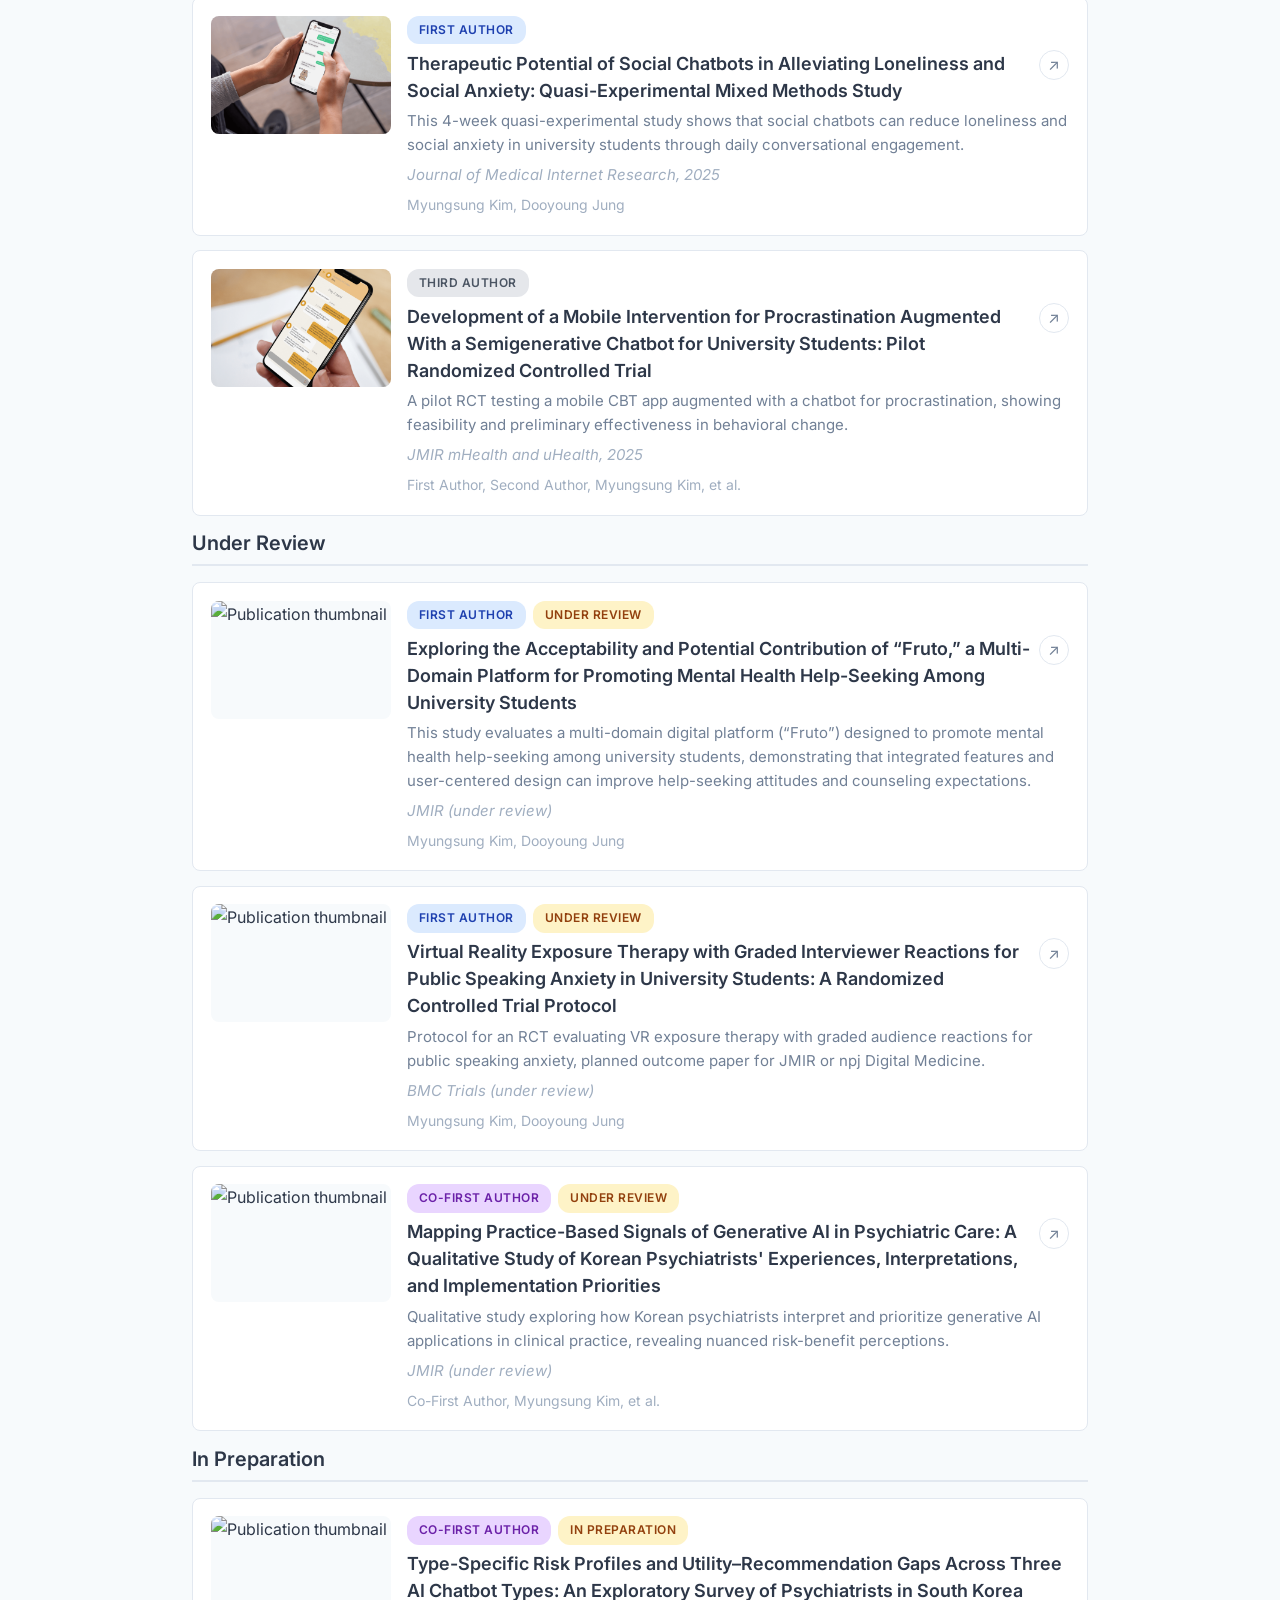
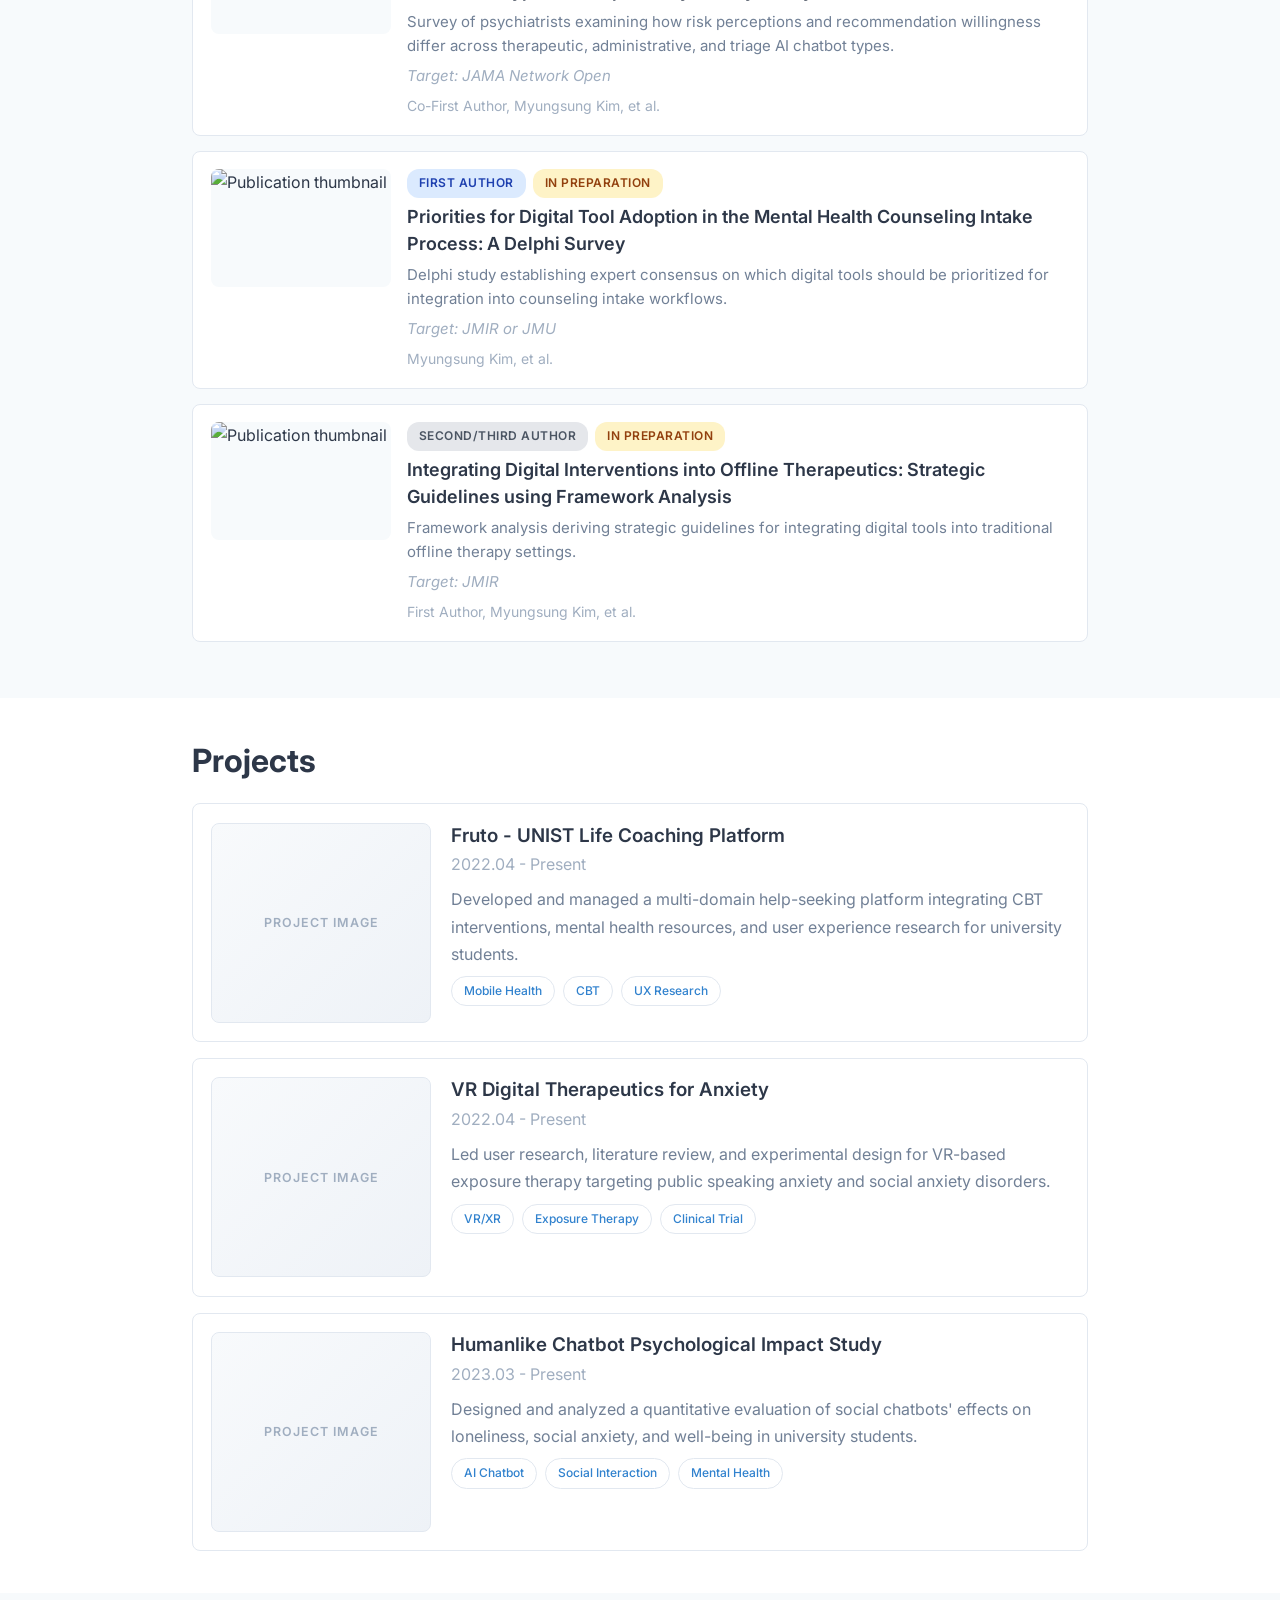
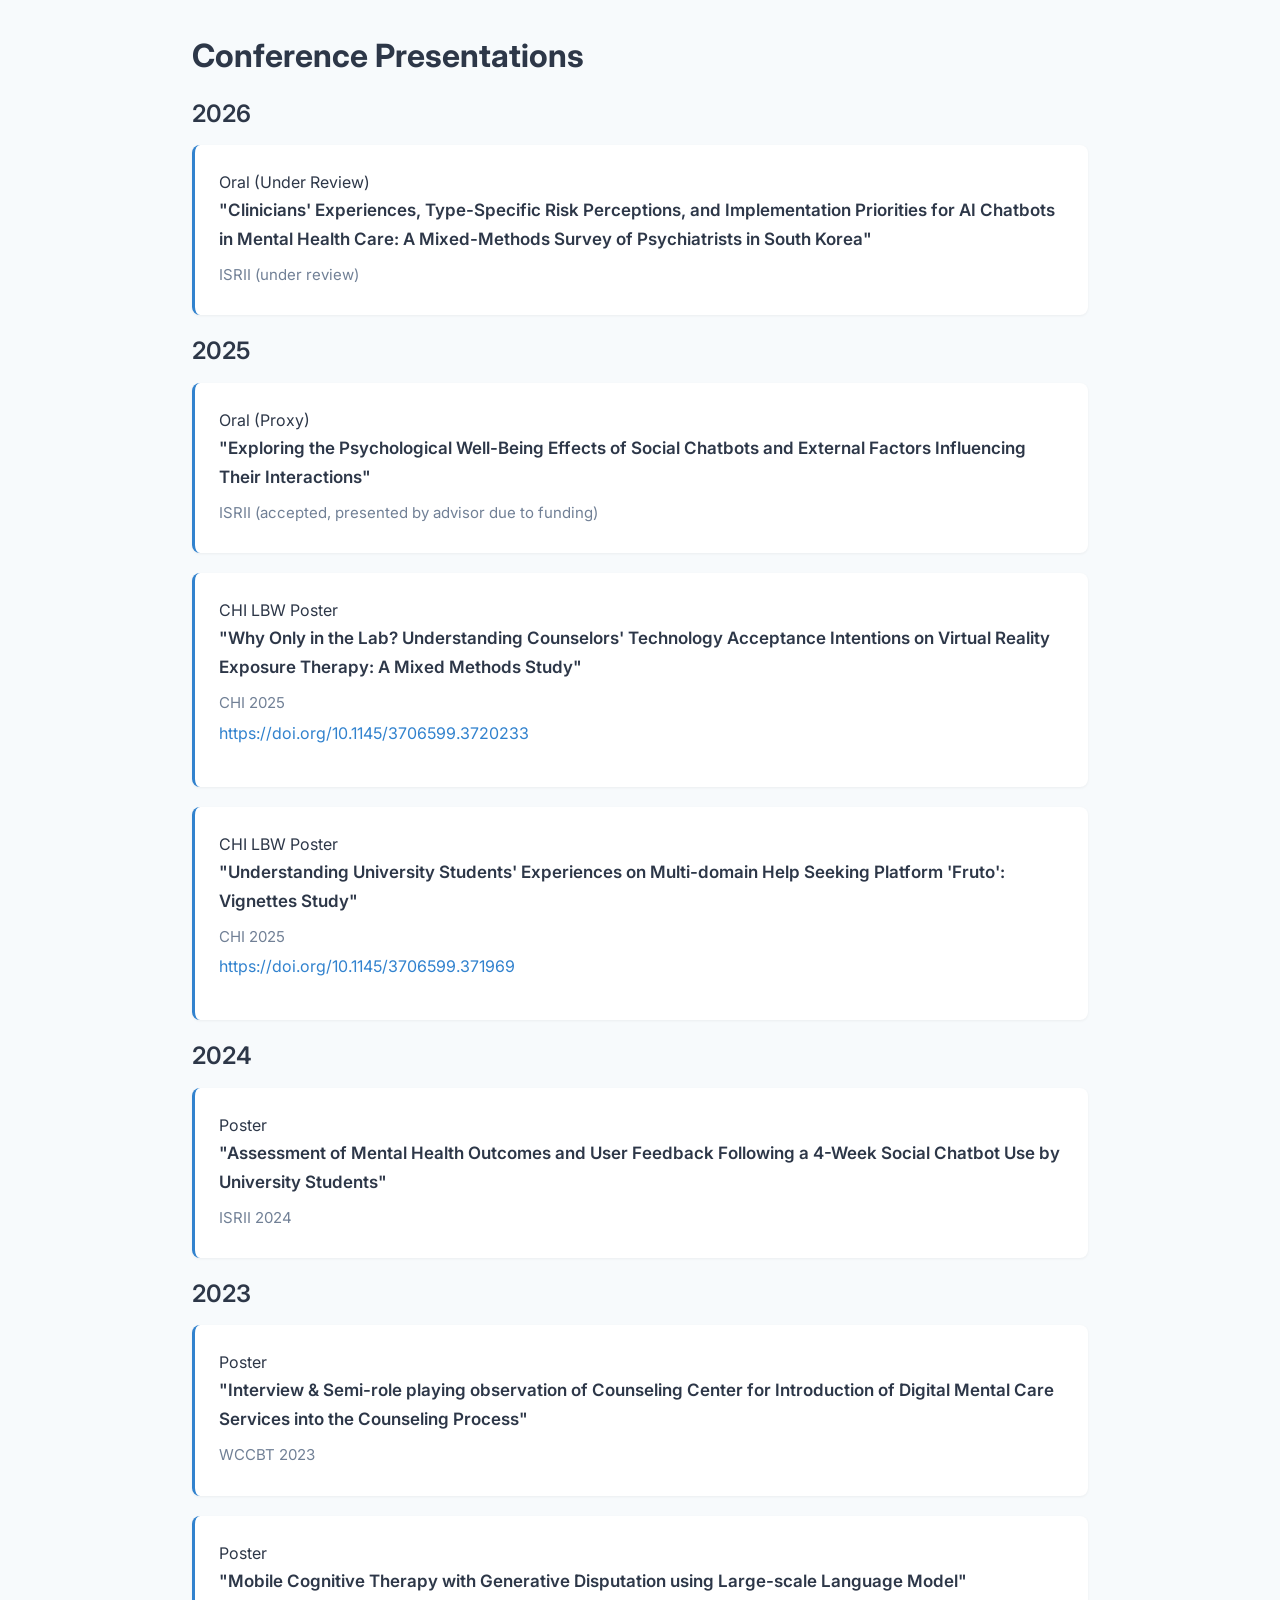
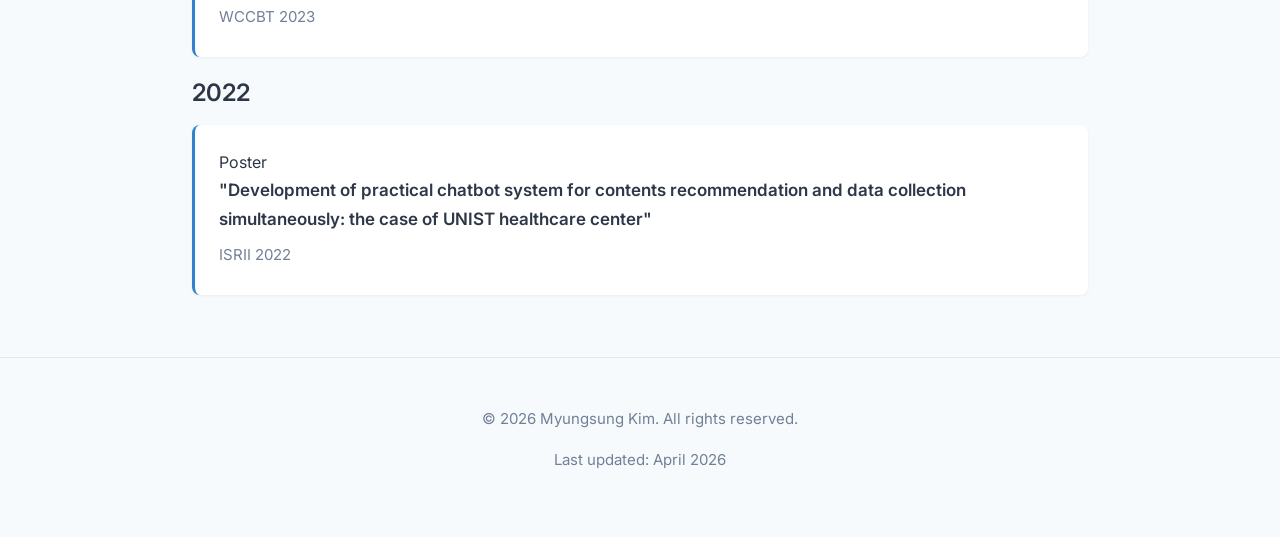
==== commit c31c2e41: "update" ====
--- a/index.html
+++ b/index.html
@@ -30,7 +30,6 @@
                 <a href="#publications" data-en="Publications" data-ko="논문">Publications</a>
                 <a href="#projects" data-en="Projects" data-ko="프로젝트">Projects</a>
                 <a href="#conferences" data-en="Conferences" data-ko="학회">Conferences</a>
-                <a href="#gallery" data-en="Gallery" data-ko="갤러리">Gallery</a>
             </div>
         </div>
     </nav>
@@ -46,10 +45,21 @@
                     <span data-en="PhD Candidate • Expected Graduation: Feb 2027 • Open for Opportunities" data-ko="박사과정 • 2027년 2월 졸업 예정 • 구직 중">PhD Candidate • Expected Graduation: Feb 2027 • Open for Opportunities</span>
                 </div>
                 <div class="social-links">
-                    <a href="mailto:myungsungkim@unist.ac.kr" title="Email">📧</a>
-                    <a href="https://scholar.google.com/citations?user=Yfb2QVUAAAAJ&hl=ko" target="_blank" title="Google Scholar">🎓</a>
-                    <a href="https://orcid.org/0000-0003-4316-5182" target="_blank" title="ORCID">🔗</a>
-                    <a href="#" title="Download CV" data-en="CV" data-ko="이력서">📄 <span data-en="CV" data-ko="이력서">CV</span></a>
+                    <a class="social-link" href="/cdn-cgi/l/email-protection#600d19150e0713150e070b090d20150e0913144e01034e0b12" title="Email" aria-label="Email">
+                        <svg viewBox="0 0 24 24" aria-hidden="true"><path d="M3 5.75A2.75 2.75 0 0 1 5.75 3h12.5A2.75 2.75 0 0 1 21 5.75v12.5A2.75 2.75 0 0 1 18.25 21H5.75A2.75 2.75 0 0 1 3 18.25V5.75Zm2 .56v.28l7 4.85 7-4.85v-.28a.75.75 0 0 0-.75-.75H5.75a.75.75 0 0 0-.75.75Zm14 2.7-6.43 4.45a1 1 0 0 1-1.14 0L5 9.01v9.24c0 .41.34.75.75.75h12.5c.41 0 .75-.34.75-.75V9.01Z"/></svg>
+                    </a>
+                    <a class="social-link" href="https://scholar.google.com/citations?user=Yfb2QVUAAAAJ&hl=ko" target="_blank" rel="noopener noreferrer" title="Google Scholar" aria-label="Google Scholar">
+                        <svg viewBox="0 0 24 24" aria-hidden="true"><path d="M12 3 1.5 9 12 15 20.5 10.14V17H22V9L12 3Zm-6.5 9.3V16c0 2.2 3 4 6.5 4s6.5-1.8 6.5-4v-3.7L12 16l-6.5-3.7Z"/></svg>
+                    </a>
+                    <a class="social-link" href="https://www.linkedin.com/in/myungsung-kim-76104b17a/" target="_blank" rel="noopener noreferrer" title="LinkedIn" aria-label="LinkedIn">
+                        <svg viewBox="0 0 24 24" aria-hidden="true"><path d="M6.94 8.5H3.56V20h3.38V8.5ZM5.25 3A2.02 2.02 0 1 0 5.3 7.04 2.02 2.02 0 0 0 5.25 3ZM20 13.02c0-3.47-1.85-5.08-4.32-5.08-1.99 0-2.88 1.1-3.38 1.87V8.5H8.94c.04.87 0 11.5 0 11.5h3.37v-6.42c0-.34.02-.68.12-.92.27-.68.88-1.39 1.9-1.39 1.35 0 1.89 1.05 1.89 2.58V20H20v-6.98Z"/></svg>
+                    </a>
+                    <a class="social-link" href="https://orcid.org/0000-0003-4316-5182" target="_blank" rel="noopener noreferrer" title="ORCID" aria-label="ORCID">
+                        <span class="social-text">iD</span>
+                    </a>
+                    <a class="social-link" href="#" title="Download CV" aria-label="Download CV">
+                        <svg viewBox="0 0 24 24" aria-hidden="true"><path d="M14 2H7.75A2.75 2.75 0 0 0 5 4.75v14.5A2.75 2.75 0 0 0 7.75 22h8.5A2.75 2.75 0 0 0 19 19.25V7l-5-5Zm0 2.06L16.94 7H14V4.06ZM9 11.25a.75.75 0 0 1 .75-.75h4.5a.75.75 0 0 1 0 1.5h-4.5A.75.75 0 0 1 9 11.25Zm0 3.5a.75.75 0 0 1 .75-.75h4.5a.75.75 0 0 1 0 1.5h-4.5a.75.75 0 0 1-.75-.75Zm0 3.5a.75.75 0 0 1 .75-.75h3a.75.75 0 0 1 0 1.5h-3a.75.75 0 0 1-.75-.75Z"/></svg>
+                    </a>
                 </div>
             </div>
         </div>
@@ -92,7 +102,7 @@
                     </div>
                     <div class="info-box">
                         <h3 data-en="Contact" data-ko="연락처">Contact</h3>
-                        <p><strong data-en="Email" data-ko="이메일">Email</strong><br>myungsungkim@unist.ac.kr</p>
+                        <p><strong data-en="Email" data-ko="이메일">Email</strong><br><a href="/cdn-cgi/l/email-protection" class="__cf_email__" data-cfemail="5f32262a31382c2a31383436321f2a31362c2b713e3c71342d">[email&#160;protected]</a></p>
                         <p><strong data-en="Phone" data-ko="전화">Phone</strong><br>010-9942-5148</p>
                     </div>
                 </div>
@@ -116,14 +126,14 @@
                     <div class="pub-badges">
                         <span class="badge badge-first" data-en="First Author" data-ko="제1저자">First Author</span>
                     </div>
-                    <h4 class="pub-title">Exploring Predictors of Counselors' Acceptance of Virtual Reality Exposure Therapy With Resistance and Job Contexts as Moderators: Cross-Sectional Mixed Methods Study</h4>
+                    <div class="pub-title-row">
+                        <h4 class="pub-title">Exploring Predictors of Counselors' Acceptance of Virtual Reality Exposure Therapy With Resistance and Job Contexts as Moderators: Cross-Sectional Mixed Methods Study</h4>
+                        <a class="pub-title-link" href="#" target="_blank" rel="noopener noreferrer" aria-label="Open publication">↗</a>
+                    </div>
                     <p class="pub-summary" data-en="This study investigates how job context and resistance moderate counselors' acceptance of VR exposure therapy, combining survey and interview data to reveal implementation barriers." data-ko="이 연구는 직무 맥락과 저항감이 상담사의 VR 노출치료 수용에 미치는 영향을 조사하며, 설문과 인터뷰 데이터를 결합하여 현장 적용 장벽을 밝힙니다.">This study investigates how job context and resistance moderate counselors' acceptance of VR exposure therapy, combining survey and interview data to reveal implementation barriers.</p>
                     <p class="pub-venue">Journal of Medical Internet Research, 2025</p>
                     <p class="pub-authors">Myungsung Kim, Dooyoung Jung</p>
-                    <div class="pub-links">
-                        <a href="#" target="_blank">Paper</a>
-                        <a href="#" target="_blank">DOI</a>
-                    </div>
+
                 </div>
             </div>
 
@@ -136,14 +146,14 @@
                     <div class="pub-badges">
                         <span class="badge badge-first" data-en="First Author" data-ko="제1저자">First Author</span>
                     </div>
-                    <h4 class="pub-title">Therapeutic Potential of Social Chatbots in Alleviating Loneliness and Social Anxiety: Quasi-Experimental Mixed Methods Study</h4>
+                    <div class="pub-title-row">
+                        <h4 class="pub-title">Therapeutic Potential of Social Chatbots in Alleviating Loneliness and Social Anxiety: Quasi-Experimental Mixed Methods Study</h4>
+                        <a class="pub-title-link" href="#" target="_blank" rel="noopener noreferrer" aria-label="Open publication">↗</a>
+                    </div>
                     <p class="pub-summary" data-en="This 4-week quasi-experimental study shows that social chatbots can reduce loneliness and social anxiety in university students through daily conversational engagement." data-ko="4주간의 준실험 연구로, 소셜 챗봇이 대학생의 외로움과 사회불안을 일상적 대화 참여를 통해 감소시킬 수 있음을 보여줍니다.">This 4-week quasi-experimental study shows that social chatbots can reduce loneliness and social anxiety in university students through daily conversational engagement.</p>
                     <p class="pub-venue">Journal of Medical Internet Research, 2025</p>
                     <p class="pub-authors">Myungsung Kim, Dooyoung Jung</p>
-                    <div class="pub-links">
-                        <a href="#" target="_blank">Paper</a>
-                        <a href="#" target="_blank">DOI</a>
-                    </div>
+
                 </div>
             </div>
 
@@ -156,14 +166,14 @@
                     <div class="pub-badges">
                         <span class="badge badge-third" data-en="Third Author" data-ko="제3저자">Third Author</span>
                     </div>
-                    <h4 class="pub-title">Development of a Mobile Intervention for Procrastination Augmented With a Semigenerative Chatbot for University Students: Pilot Randomized Controlled Trial</h4>
+                    <div class="pub-title-row">
+                        <h4 class="pub-title">Development of a Mobile Intervention for Procrastination Augmented With a Semigenerative Chatbot for University Students: Pilot Randomized Controlled Trial</h4>
+                        <a class="pub-title-link" href="#" target="_blank" rel="noopener noreferrer" aria-label="Open publication">↗</a>
+                    </div>
                     <p class="pub-summary" data-en="A pilot RCT testing a mobile CBT app augmented with a chatbot for procrastination, showing feasibility and preliminary effectiveness in behavioral change." data-ko="챗봇이 증강된 모바일 CBT 앱의 파일럿 RCT로, 미루기 행동 변화에서 실행 가능성과 초기 효과를 입증합니다.">A pilot RCT testing a mobile CBT app augmented with a chatbot for procrastination, showing feasibility and preliminary effectiveness in behavioral change.</p>
                     <p class="pub-venue">JMIR mHealth and uHealth, 2025</p>
                     <p class="pub-authors">First Author, Second Author, Myungsung Kim, et al.</p>
-                    <div class="pub-links">
-                        <a href="#" target="_blank">Paper</a>
-                        <a href="#" target="_blank">DOI</a>
-                    </div>
+
                 </div>
             </div>
 
@@ -179,13 +189,14 @@
                         <span class="badge badge-first" data-en="First Author" data-ko="제1저자">First Author</span>
                         <span class="badge badge-status" data-en="Under Review" data-ko="심사중">Under Review</span>
                     </div>
-                    <h4 class="pub-title">Exploring the Acceptability and Potential Contribution of “Fruto,” a Multi-Domain Platform for Promoting Mental Health Help-Seeking Among University Students</h4>
+                    <div class="pub-title-row">
+                        <h4 class="pub-title">Exploring the Acceptability and Potential Contribution of “Fruto,” a Multi-Domain Platform for Promoting Mental Health Help-Seeking Among University Students</h4>
+                        <a class="pub-title-link" href="#" target="_blank" rel="noopener noreferrer" aria-label="Open preprint">↗</a>
+                    </div>
                     <p class="pub-summary" data-en="This study evaluates a multi-domain digital platform (“Fruto”) designed to promote mental health help-seeking among university students, demonstrating that integrated features and user-centered design can improve help-seeking attitudes and counseling expectations." data-ko="대학생의 정신건강 도움추구를 촉진하기 위한 다영역 디지털 플랫폼 ‘Fruto’를 평가한 결과, 통합적 기능과 사용자 중심 설계가 도움추구 태도와 상담 기대를 향상시킬 수 있음을 보여줍니다.">This study evaluates a multi-domain digital platform (“Fruto”) designed to promote mental health help-seeking among university students, demonstrating that integrated features and user-centered design can improve help-seeking attitudes and counseling expectations.</p>
                     <p class="pub-venue">JMIR (under review)</p>
                     <p class="pub-authors">Myungsung Kim, Dooyoung Jung</p>
-                    <div class="pub-links">
-                        <a href="#" target="_blank">Preprint</a>
-                    </div>
+
                 </div>
             </div>
 
@@ -199,13 +210,14 @@
                         <span class="badge badge-first" data-en="First Author" data-ko="제1저자">First Author</span>
                         <span class="badge badge-status" data-en="Under Review" data-ko="심사중">Under Review</span>
                     </div>
-                    <h4 class="pub-title">Virtual Reality Exposure Therapy with Graded Interviewer Reactions for Public Speaking Anxiety in University Students: A Randomized Controlled Trial Protocol</h4>
+                    <div class="pub-title-row">
+                        <h4 class="pub-title">Virtual Reality Exposure Therapy with Graded Interviewer Reactions for Public Speaking Anxiety in University Students: A Randomized Controlled Trial Protocol</h4>
+                        <a class="pub-title-link" href="#" target="_blank" rel="noopener noreferrer" aria-label="Open preprint">↗</a>
+                    </div>
                     <p class="pub-summary" data-en="Protocol for an RCT evaluating VR exposure therapy with graded audience reactions for public speaking anxiety, planned outcome paper for JMIR or npj Digital Medicine." data-ko="발표 불안에 대한 단계적 청중 반응을 포함한 VR 노출치료의 RCT 프로토콜로, JMIR 또는 npj Digital Medicine 게재 예정입니다.">Protocol for an RCT evaluating VR exposure therapy with graded audience reactions for public speaking anxiety, planned outcome paper for JMIR or npj Digital Medicine.</p>
                     <p class="pub-venue">BMC Trials (under review)</p>
                     <p class="pub-authors">Myungsung Kim, Dooyoung Jung</p>
-                    <div class="pub-links">
-                        <a href="#" target="_blank">Preprint</a>
-                    </div>
+
                 </div>
             </div>
 
@@ -219,13 +231,14 @@
                         <span class="badge badge-cofirst" data-en="Co-First Author" data-ko="공동 제1저자">Co-First Author</span>
                         <span class="badge badge-status" data-en="Under Review" data-ko="심사중">Under Review</span>
                     </div>
-                    <h4 class="pub-title">Mapping Practice-Based Signals of Generative AI in Psychiatric Care: A Qualitative Study of Korean Psychiatrists' Experiences, Interpretations, and Implementation Priorities</h4>
+                    <div class="pub-title-row">
+                        <h4 class="pub-title">Mapping Practice-Based Signals of Generative AI in Psychiatric Care: A Qualitative Study of Korean Psychiatrists' Experiences, Interpretations, and Implementation Priorities</h4>
+                        <a class="pub-title-link" href="#" target="_blank" rel="noopener noreferrer" aria-label="Open preprint">↗</a>
+                    </div>
                     <p class="pub-summary" data-en="Qualitative study exploring how Korean psychiatrists interpret and prioritize generative AI applications in clinical practice, revealing nuanced risk-benefit perceptions." data-ko="한국 정신과 의사들이 임상에서 생성형 AI를 어떻게 해석하고 우선순위를 정하는지 탐구하는 질적 연구로, 세밀한 위험-편익 인식을 밝힙니다.">Qualitative study exploring how Korean psychiatrists interpret and prioritize generative AI applications in clinical practice, revealing nuanced risk-benefit perceptions.</p>
                     <p class="pub-venue">JMIR (under review)</p>
                     <p class="pub-authors">Co-First Author, Myungsung Kim, et al.</p>
-                    <div class="pub-links">
-                        <a href="#" target="_blank">Preprint</a>
-                    </div>
+
                 </div>
             </div>
 
@@ -285,48 +298,70 @@
         </div>
     </section>
 
-    <!-- Projects Section 
+    <!-- Projects Section -->
     <section id="projects" class="section">
         <div class="container">
             <h2 data-en="Projects" data-ko="프로젝트">Projects</h2>
             <div class="projects-grid">
-                
-                <div class="project-card">
-                    <h3>Fruto - UNIST Life Coaching Platform</h3>
-                    <p class="project-period">2022.04 - Present</p>
-                    <p class="project-desc" data-en="Developed and managed a multi-domain help-seeking platform integrating CBT interventions, mental health resources, and user experience research for university students." data-ko="대학생을 위한 CBT 중재, 정신건강 자원, 사용자 경험 연구가 통합된 다영역 도움 요청 플랫폼을 개발 및 관리했습니다.">Developed and managed a multi-domain help-seeking platform integrating CBT interventions, mental health resources, and user experience research for university students.</p>
-                    <div class="project-tags">
-                        <span class="tag">Mobile Health</span>
-                        <span class="tag">CBT</span>
-                        <span class="tag">UX Research</span>
-                    </div>
-                </div>
-
-                <div class="project-card">
-                    <h3 data-en="VR Digital Therapeutics for Anxiety" data-ko="불안증상 조절 VR 디지털치료제">VR Digital Therapeutics for Anxiety</h3>
-                    <p class="project-period">2022.04 - Present</p>
-                    <p class="project-desc" data-en="Led user research, literature review, and experimental design for VR-based exposure therapy targeting public speaking anxiety and social anxiety disorders." data-ko="발표불안 및 사회불안장애 대상 VR 기반 노출치료의 사용자 연구, 문헌 검토, 실험 설계를 주도했습니다.">Led user research, literature review, and experimental design for VR-based exposure therapy targeting public speaking anxiety and social anxiety disorders.</p>
-                    <div class="project-tags">
-                        <span class="tag">VR/XR</span>
-                        <span class="tag">Exposure Therapy</span>
-                        <span class="tag">Clinical Trial</span>
-                    </div>
-                </div>
-
-                <div class="project-card">
-                    <h3 data-en="Humanlike Chatbot Psychological Impact Study" data-ko="휴먼라이크 챗봇 심리적 영향 연구">Humanlike Chatbot Psychological Impact Study</h3>
-                    <p class="project-period">2023.03 - Present</p>
-                    <p class="project-desc" data-en="Designed and analyzed quantitative evaluation of social chatbots' effects on loneliness, social anxiety, and well-being in university students." data-ko="대학생의 외로움, 사회불안, 웰빙에 대한 소셜 챗봇의 효과를 정량적으로 평가하도록 설계하고 분석했습니다.">Designed and analyzed quantitative evaluation of social chatbots' effects on loneliness, social anxiety, and well-being in university students.</p>
-                    <div class="project-tags">
-                        <span class="tag">AI Chatbot</span>
-                        <span class="tag">Social Interaction</span>
-                        <span class="tag">Mental Health</span>
-                    </div>
-                </div>
-
-            </div>
-        </div>
-    </section>-->
+                <article class="project-card">
+                    <div class="project-image project-image-placeholder">
+                        <!-- Replace this placeholder with <img src="images/projects/fruto.jpg" alt="Fruto project image"> -->
+                        <span data-en="Project Image" data-ko="프로젝트 이미지">Project Image</span>
+                    </div>
+                    <div class="project-content">
+                        <div class="project-header">
+                            <h3 class="project-title">Fruto - UNIST Life Coaching Platform</h3>
+                            <p class="project-period">2022.04 - Present</p>
+                        </div>
+                        <p class="project-desc" data-en="Developed and managed a multi-domain help-seeking platform integrating CBT interventions, mental health resources, and user experience research for university students." data-ko="대학생을 위한 CBT 중재, 정신건강 자원, 사용자 경험 연구가 통합된 다영역 도움요청 플랫폼을 개발 및 운영했습니다.">Developed and managed a multi-domain help-seeking platform integrating CBT interventions, mental health resources, and user experience research for university students.</p>
+                        <div class="project-tags">
+                            <span class="tag">Mobile Health</span>
+                            <span class="tag">CBT</span>
+                            <span class="tag">UX Research</span>
+                        </div>
+                    </div>
+                </article>
+
+                <article class="project-card">
+                    <div class="project-image project-image-placeholder">
+                        <!-- Replace this placeholder with <img src="images/projects/vr-dtx.jpg" alt="VR digital therapeutics project image"> -->
+                        <span data-en="Project Image" data-ko="프로젝트 이미지">Project Image</span>
+                    </div>
+                    <div class="project-content">
+                        <div class="project-header">
+                            <h3 class="project-title" data-en="VR Digital Therapeutics for Anxiety" data-ko="불안 조절을 위한 VR 디지털치료제">VR Digital Therapeutics for Anxiety</h3>
+                            <p class="project-period">2022.04 - Present</p>
+                        </div>
+                        <p class="project-desc" data-en="Led user research, literature review, and experimental design for VR-based exposure therapy targeting public speaking anxiety and social anxiety disorders." data-ko="발표불안 및 사회불안장애를 위한 VR 기반 노출치료 연구에서 사용자 조사, 문헌 검토, 실험 설계를 주도했습니다.">Led user research, literature review, and experimental design for VR-based exposure therapy targeting public speaking anxiety and social anxiety disorders.</p>
+                        <div class="project-tags">
+                            <span class="tag">VR/XR</span>
+                            <span class="tag">Exposure Therapy</span>
+                            <span class="tag">Clinical Trial</span>
+                        </div>
+                    </div>
+                </article>
+
+                <article class="project-card">
+                    <div class="project-image project-image-placeholder">
+                        <!-- Replace this placeholder with <img src="images/projects/social-chatbot.jpg" alt="Social chatbot project image"> -->
+                        <span data-en="Project Image" data-ko="프로젝트 이미지">Project Image</span>
+                    </div>
+                    <div class="project-content">
+                        <div class="project-header">
+                            <h3 class="project-title" data-en="Humanlike Chatbot Psychological Impact Study" data-ko="휴먼라이크 챗봇의 심리적 영향 연구">Humanlike Chatbot Psychological Impact Study</h3>
+                            <p class="project-period">2023.03 - Present</p>
+                        </div>
+                        <p class="project-desc" data-en="Designed and analyzed a quantitative evaluation of social chatbots' effects on loneliness, social anxiety, and well-being in university students." data-ko="대학생의 외로움, 사회불안, 웰빙에 미치는 소셜 챗봇의 영향을 정량적으로 평가하도록 설계하고 분석했습니다.">Designed and analyzed a quantitative evaluation of social chatbots' effects on loneliness, social anxiety, and well-being in university students.</p>
+                        <div class="project-tags">
+                            <span class="tag">AI Chatbot</span>
+                            <span class="tag">Social Interaction</span>
+                            <span class="tag">Mental Health</span>
+                        </div>
+                    </div>
+                </article>
+            </div>
+        </div>
+    </section>
 
     <!-- Conferences Section -->
     <section id="conferences" class="section section-gray">
@@ -443,6 +478,6 @@
         </div>
     </footer>
 
-    <script src="js/main.js"></script>
+    <script data-cfasync="false" src="/cdn-cgi/scripts/5c5dd728/cloudflare-static/email-decode.min.js"></script><script src="js/main.js"></script>
 </body>
 </html>
--- a/css/style.css
+++ b/css/style.css
@@ -904,3 +904,286 @@
 .fade-in {
     animation: fadeIn 0.5s ease-out;
 }
+
+
+/* ============================================
+   Layout Refinements (2026-04)
+   ============================================ */
+@media (min-width: 769px) {
+    .hero {
+        padding: 2.2rem 0 1.4rem;
+    }
+
+    .profile-image {
+        width: 156px;
+        height: 156px;
+        margin-bottom: 0.85rem;
+    }
+
+    .name {
+        margin-bottom: 0.3rem;
+    }
+
+    .affiliation {
+        margin-bottom: 0.55rem;
+    }
+
+    .status-badge {
+        margin: 0.45rem 0 0.7rem;
+        padding: 0.45rem 1rem;
+    }
+
+    .social-links {
+        margin-top: 0.65rem;
+        gap: 0.7rem;
+    }
+
+    .section {
+        padding: 2.6rem 0;
+    }
+
+    .section h2 {
+        margin-bottom: 1.35rem;
+    }
+
+    .about-grid {
+        gap: 1.8rem;
+        align-items: start;
+    }
+
+    .bio {
+        margin-bottom: 1.1rem;
+    }
+
+    .research-tags {
+        gap: 0.55rem;
+    }
+
+    .about-sidebar {
+        display: grid;
+        grid-template-rows: 1fr auto;
+        gap: 0.9rem;
+        align-content: start;
+    }
+
+    .about-sidebar .info-box {
+        margin-bottom: 0;
+        padding: 1.15rem 1.2rem;
+    }
+
+    .info-box h3 {
+        margin-bottom: 0.7rem;
+    }
+
+    .edu-item {
+        margin-bottom: 0.75rem;
+    }
+
+    .info-box p {
+        margin-bottom: 0.7rem;
+    }
+
+    .info-box p:last-child {
+        margin-bottom: 0;
+    }
+
+    .pub-category {
+        margin-top: 0.9rem;
+        margin-bottom: 1rem;
+    }
+
+    .pub-item {
+        gap: 1rem;
+        padding: 1.1rem;
+        margin-bottom: 0.9rem;
+        align-items: start;
+    }
+
+    .pub-image {
+        width: 180px;
+        height: 118px;
+    }
+
+    .pub-content {
+        display: flex;
+        flex-direction: column;
+        gap: 0.35rem;
+    }
+
+    .pub-badges,
+    .pub-title,
+    .pub-summary,
+    .pub-venue,
+    .pub-authors {
+        margin-bottom: 0;
+    }
+
+    .pub-badges {
+        gap: 0.45rem;
+    }
+
+    .pub-summary {
+        line-height: 1.58;
+    }
+
+    .projects-grid {
+        gap: 1rem;
+    }
+
+    .project-card {
+        display: grid;
+        grid-template-columns: 220px 1fr;
+        gap: 1.2rem;
+        align-items: start;
+        padding: 1.15rem;
+    }
+
+    .project-content {
+        display: flex;
+        flex-direction: column;
+        gap: 0.5rem;
+    }
+
+    .project-header {
+        display: flex;
+        flex-direction: column;
+        gap: 0.2rem;
+    }
+
+    .project-period,
+    .project-desc,
+    .project-title {
+        margin-bottom: 0;
+    }
+}
+
+.social-links {
+    display: flex;
+    justify-content: center;
+    align-items: center;
+    flex-wrap: wrap;
+}
+
+.social-link {
+    width: 42px;
+    height: 42px;
+    display: inline-flex;
+    align-items: center;
+    justify-content: center;
+    border-radius: 999px;
+    border: 1px solid var(--color-border);
+    background: #fff;
+    color: var(--color-text-light);
+    transition: all 0.2s ease;
+}
+
+.social-link svg {
+    width: 18px;
+    height: 18px;
+    fill: currentColor;
+}
+
+.social-link .social-text {
+    font-size: 0.9rem;
+    font-weight: 700;
+    letter-spacing: -0.02em;
+}
+
+.social-link:hover {
+    color: var(--color-accent);
+    border-color: rgba(49, 130, 206, 0.28);
+    background: rgba(49, 130, 206, 0.06);
+    transform: translateY(-1px);
+}
+
+.pub-title-row {
+    display: flex;
+    align-items: flex-start;
+    gap: 0.55rem;
+}
+
+.pub-title-row .pub-title {
+    flex: 1;
+}
+
+.pub-title-link {
+    flex-shrink: 0;
+    width: 1.9rem;
+    height: 1.9rem;
+    display: inline-flex;
+    align-items: center;
+    justify-content: center;
+    border: 1px solid var(--color-border);
+    border-radius: 999px;
+    color: var(--color-text-light);
+    background: #fff;
+    font-size: 0.95rem;
+    line-height: 1;
+}
+
+.pub-title-link:hover {
+    color: #fff;
+    background: var(--color-accent);
+    border-color: var(--color-accent);
+}
+
+.project-image {
+    width: 100%;
+    min-height: 148px;
+    border-radius: var(--border-radius);
+    overflow: hidden;
+    background: var(--color-bg-gray);
+    border: 1px solid var(--color-border);
+}
+
+.project-image img {
+    width: 100%;
+    height: 100%;
+    object-fit: cover;
+    display: block;
+}
+
+.project-image-placeholder {
+    display: flex;
+    align-items: center;
+    justify-content: center;
+    background: linear-gradient(135deg, #f8fafc 0%, #eef2f7 100%);
+    color: var(--color-text-lighter);
+    text-transform: uppercase;
+    letter-spacing: 0.08em;
+    font-size: 0.78rem;
+    font-weight: 600;
+}
+
+.project-title {
+    font-size: 1.18rem;
+    line-height: 1.35;
+}
+
+.project-period {
+    color: var(--color-text-lighter);
+}
+
+@media (max-width: 768px) {
+    .hero {
+        padding: 2.5rem 0 1.75rem;
+    }
+
+    .social-links {
+        gap: 0.65rem;
+    }
+
+    .pub-title-row {
+        gap: 0.45rem;
+    }
+
+    .project-card {
+        display: flex;
+        flex-direction: column;
+        gap: 1rem;
+    }
+
+    .project-image {
+        min-height: 190px;
+    }
+}
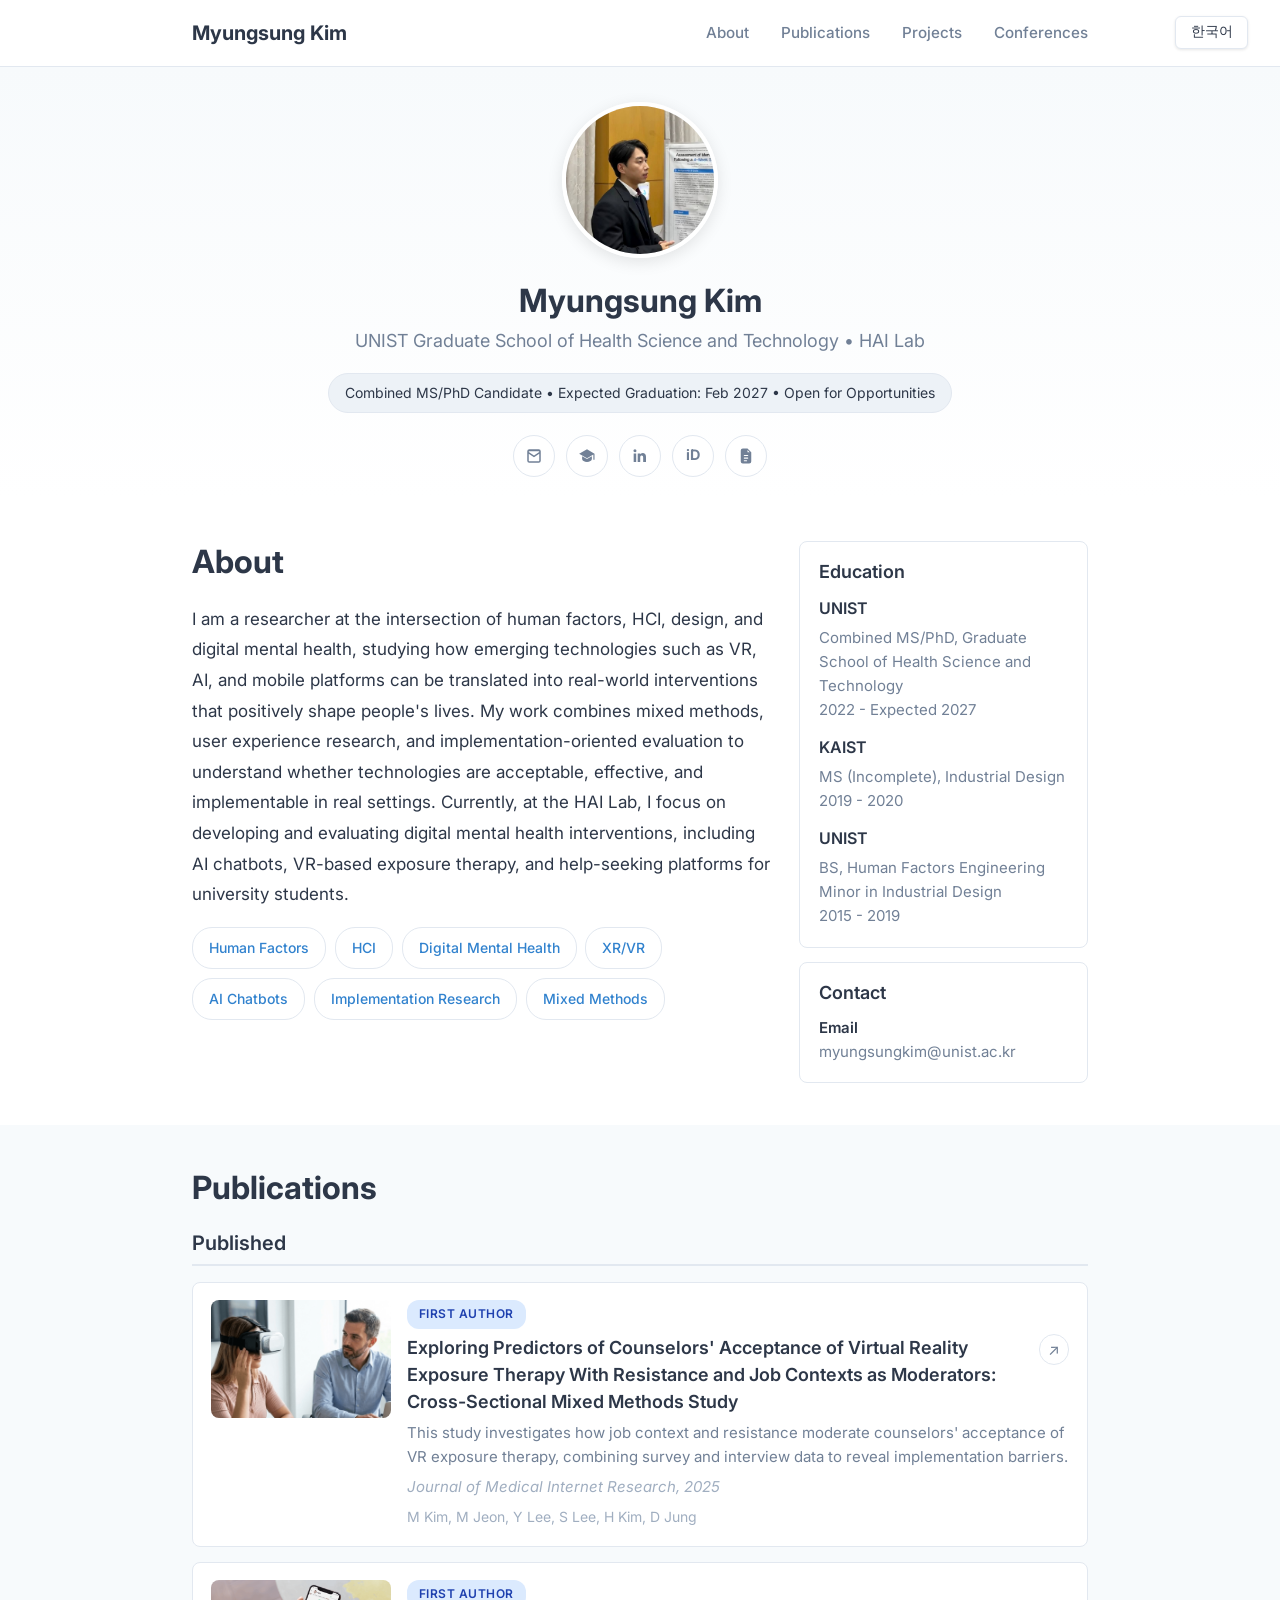
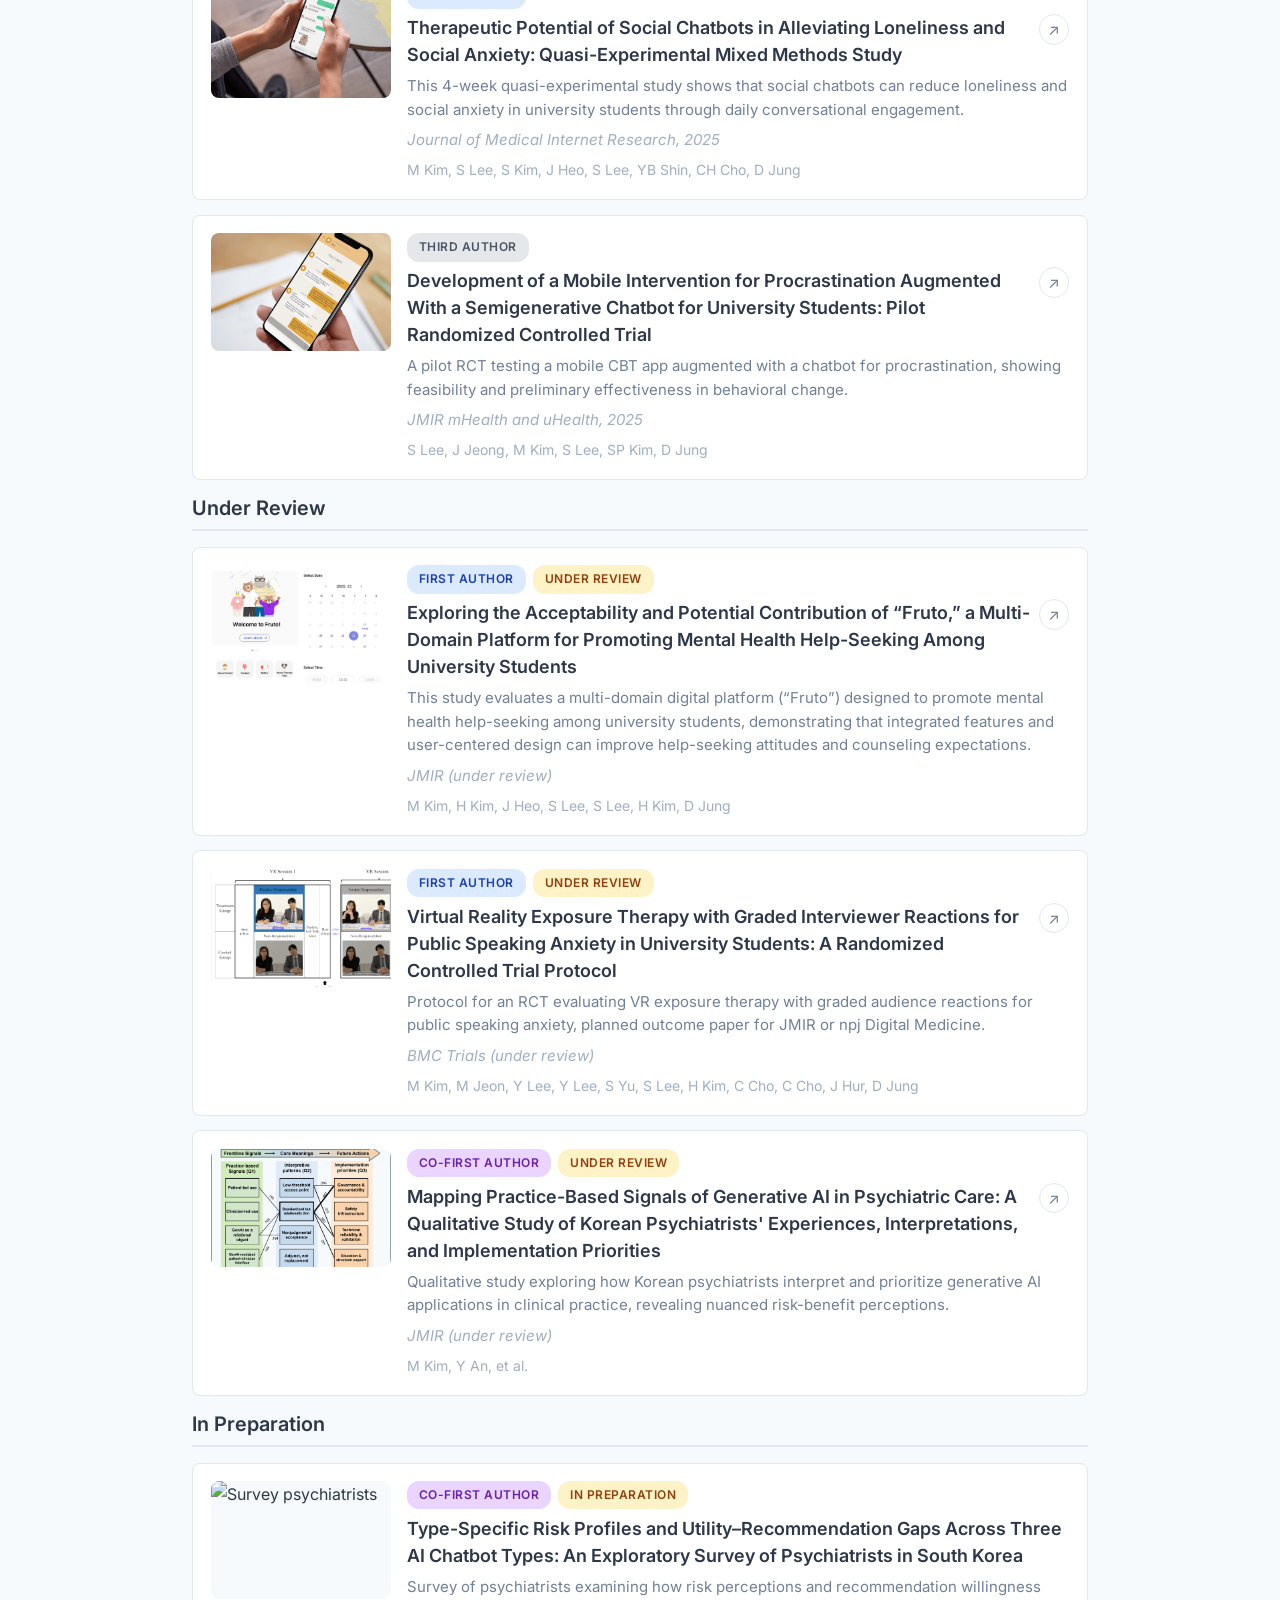
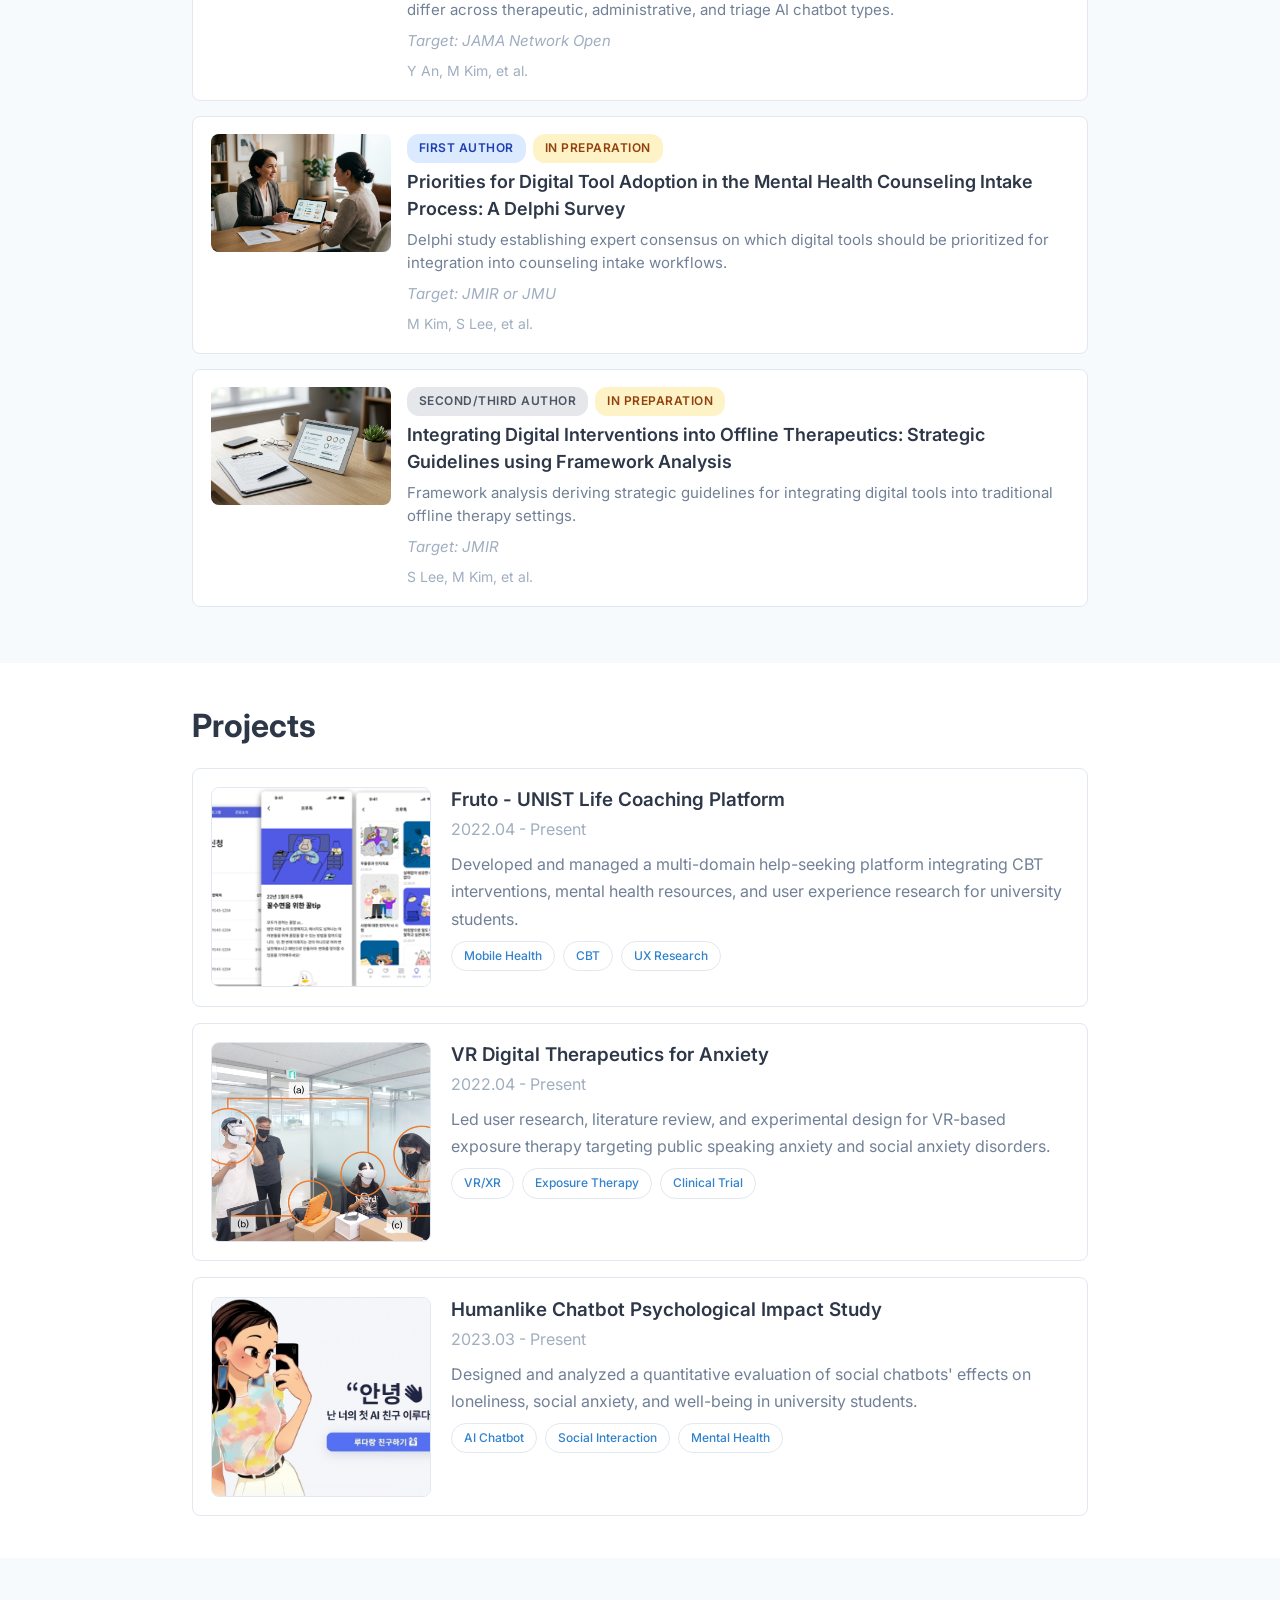
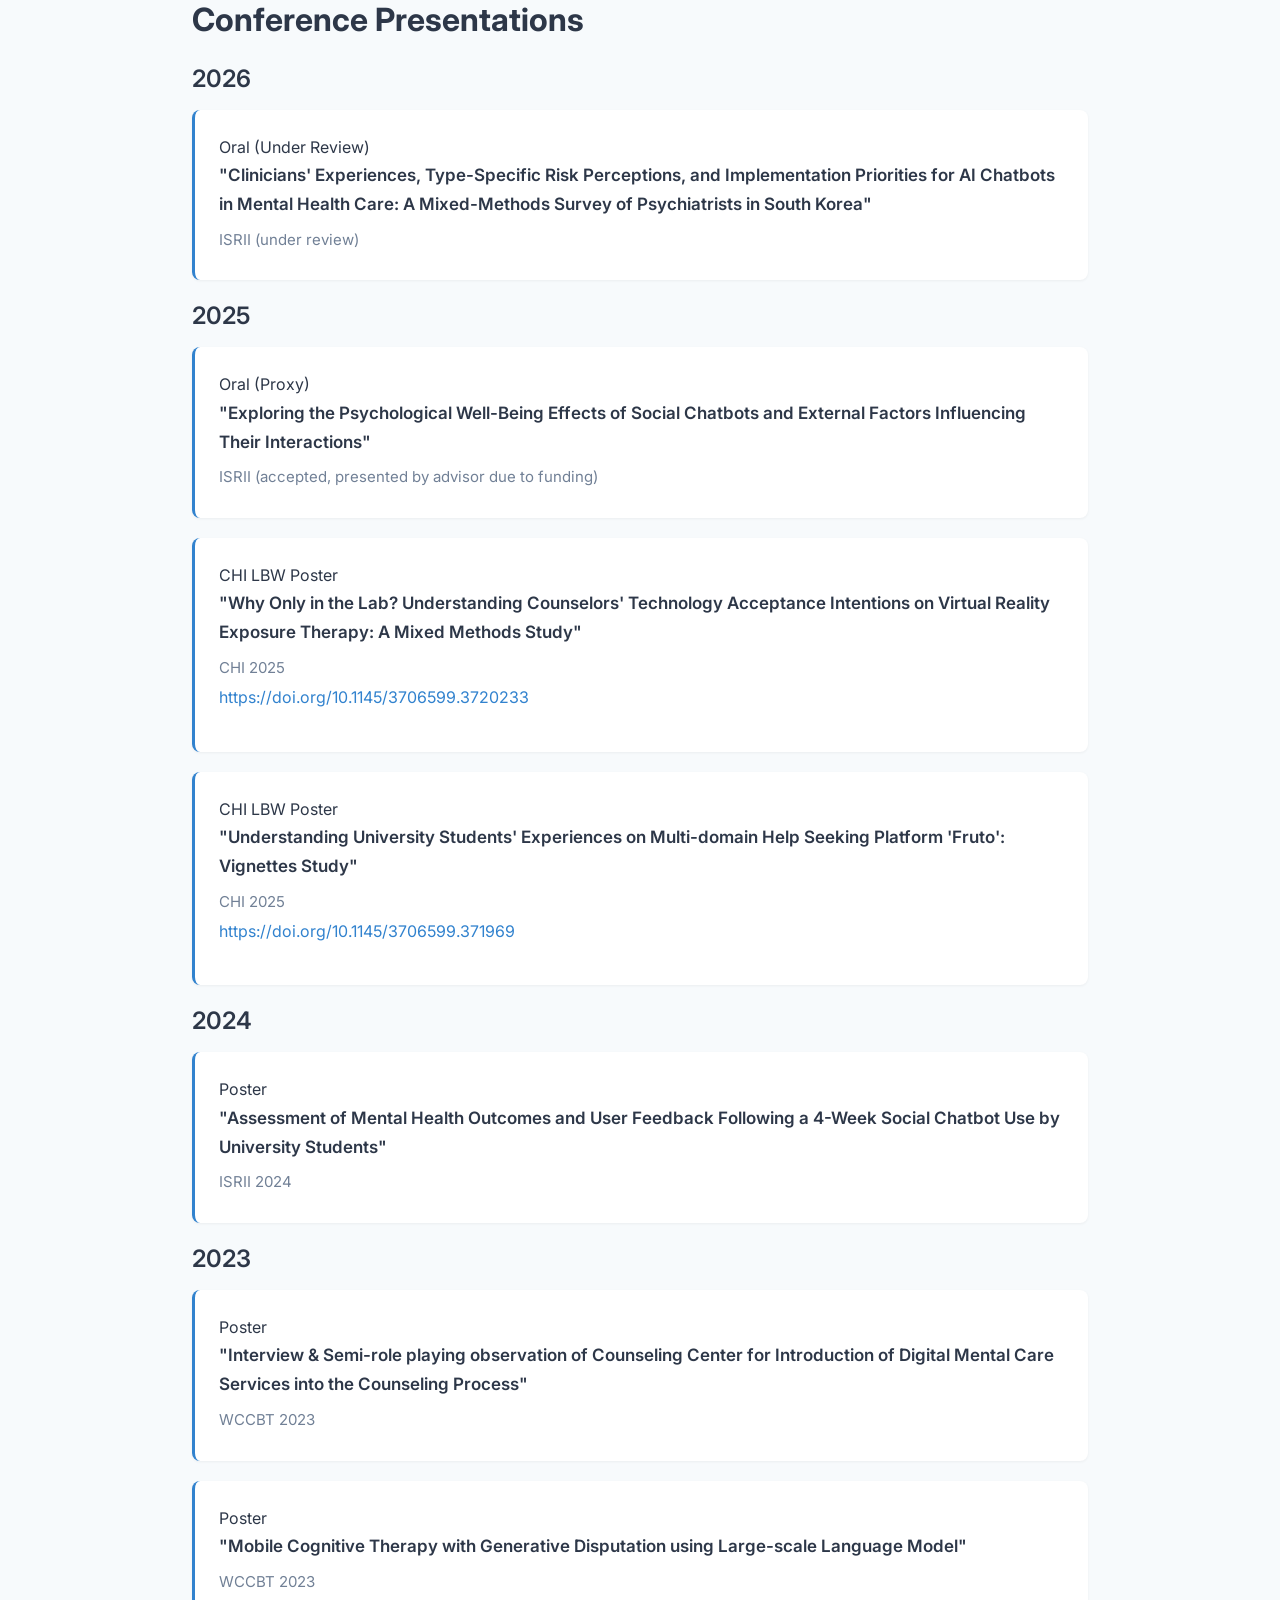
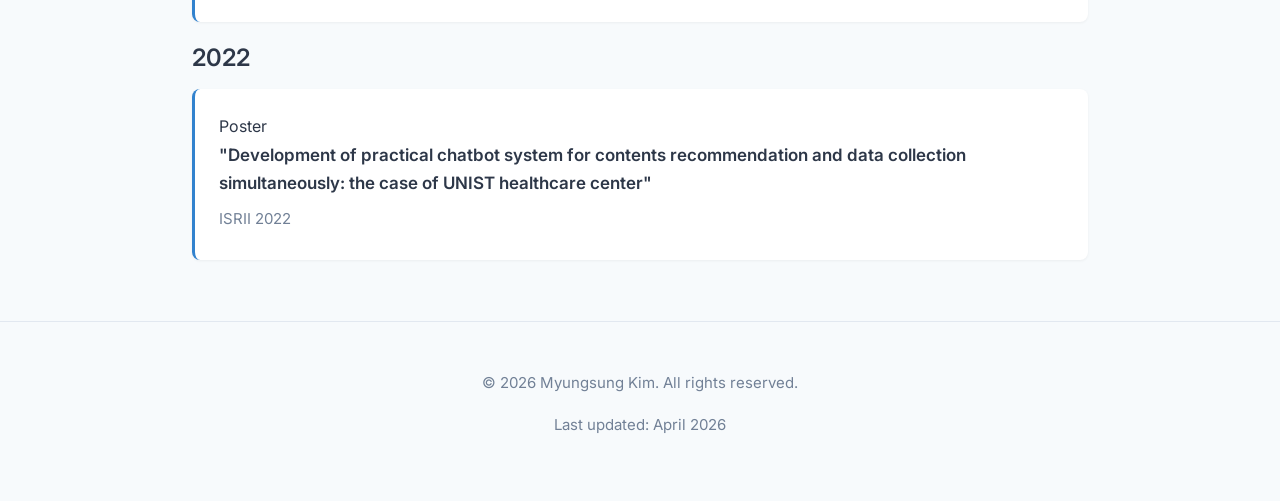
==== commit 7e0a2517: "up" ====
--- a/index.html
+++ b/index.html
@@ -40,9 +40,9 @@
             <div class="hero-content">
                 <img src="images/profile.jpg" alt="Profile" class="profile-image">
                 <h1 class="name" data-en="Myungsung Kim" data-ko="김명성">Myungsung Kim</h1>
-                <p class="affiliation" data-en="UNIST Graduate School of Medical Science • HAI Lab" data-ko="UNIST 의과학대학원 • HAI Lab">UNIST Graduate School of Health Science and Technology • HAI Lab</p>
+                <p class="affiliation" data-en="UNIST Graduate School of Health Science and Technology • HAI Lab" data-ko="UNIST 의과학대학원 • HAI Lab">UNIST Graduate School of Health Science and Technology • HAI Lab</p>
                 <div class="status-badge">
-                    <span data-en="PhD Candidate • Expected Graduation: Feb 2027 • Open for Opportunities" data-ko="박사과정 • 2027년 2월 졸업 예정 • 구직 중">PhD Candidate • Expected Graduation: Feb 2027 • Open for Opportunities</span>
+                    <span data-en="Combined MS/PhD Candidate • Expected Graduation: Feb 2027 • Open for Opportunities" data-ko="석박사통합과정 • 2027년 2월 졸업 예정 • 구직 중">Combined MS/PhD Candidate • Expected Graduation: Feb 2027 • Open for Opportunities</span>
                 </div>
                 <div class="social-links">
                     <a class="social-link" href="/cdn-cgi/l/email-protection#600d19150e0713150e070b090d20150e0913144e01034e0b12" title="Email" aria-label="Email">
@@ -89,7 +89,7 @@
                         <h3 data-en="Education" data-ko="학력">Education</h3>
                         <div class="edu-item">
                             <strong>UNIST</strong>
-                            <p data-en="Combined MS/PhD, Biomedical Engineering<br>2022 - Expected 2027" data-ko="통합 석박사, 의과학<br>2022 - 2027 예정">Combined MS/PhD, Biomedical Engineering<br>2022 - Expected 2027</p>
+                            <p data-en="Combined MS/PhD, Graduate School of Health Science and Technology<br>2022 - Expected 2027" data-ko="통합 석박사, 의과학<br>2022 - 2027 예정">Combined MS/PhD, Graduate School of Health Science and Technology<br>2022 - Expected 2027</p>
                         </div>
                         <div class="edu-item">
                             <strong>KAIST</strong>
@@ -102,8 +102,7 @@
                     </div>
                     <div class="info-box">
                         <h3 data-en="Contact" data-ko="연락처">Contact</h3>
-                        <p><strong data-en="Email" data-ko="이메일">Email</strong><br><a href="/cdn-cgi/l/email-protection" class="__cf_email__" data-cfemail="5f32262a31382c2a31383436321f2a31362c2b713e3c71342d">[email&#160;protected]</a></p>
-                        <p><strong data-en="Phone" data-ko="전화">Phone</strong><br>010-9942-5148</p>
+                        <p><strong data-en="Email" data-ko="이메일">Email</strong><br>myungsungkim@unist.ac.kr</p>
                     </div>
                 </div>
             </div>
@@ -128,11 +127,11 @@
                     </div>
                     <div class="pub-title-row">
                         <h4 class="pub-title">Exploring Predictors of Counselors' Acceptance of Virtual Reality Exposure Therapy With Resistance and Job Contexts as Moderators: Cross-Sectional Mixed Methods Study</h4>
-                        <a class="pub-title-link" href="#" target="_blank" rel="noopener noreferrer" aria-label="Open publication">↗</a>
+                        <a class="pub-title-link" href="https://www.jmir.org/2025/1/e81803/" target="_blank" rel="noopener noreferrer" aria-label="Open publication">↗</a>
                     </div>
                     <p class="pub-summary" data-en="This study investigates how job context and resistance moderate counselors' acceptance of VR exposure therapy, combining survey and interview data to reveal implementation barriers." data-ko="이 연구는 직무 맥락과 저항감이 상담사의 VR 노출치료 수용에 미치는 영향을 조사하며, 설문과 인터뷰 데이터를 결합하여 현장 적용 장벽을 밝힙니다.">This study investigates how job context and resistance moderate counselors' acceptance of VR exposure therapy, combining survey and interview data to reveal implementation barriers.</p>
                     <p class="pub-venue">Journal of Medical Internet Research, 2025</p>
-                    <p class="pub-authors">Myungsung Kim, Dooyoung Jung</p>
+                    <p class="pub-authors">M Kim, M Jeon, Y Lee, S Lee, H Kim, D Jung</p>
 
                 </div>
             </div>
@@ -148,11 +147,11 @@
                     </div>
                     <div class="pub-title-row">
                         <h4 class="pub-title">Therapeutic Potential of Social Chatbots in Alleviating Loneliness and Social Anxiety: Quasi-Experimental Mixed Methods Study</h4>
-                        <a class="pub-title-link" href="#" target="_blank" rel="noopener noreferrer" aria-label="Open publication">↗</a>
+                        <a class="pub-title-link" href="https://www.jmir.org/2025/1/e65589/" target="_blank" rel="noopener noreferrer" aria-label="Open publication">↗</a>
                     </div>
                     <p class="pub-summary" data-en="This 4-week quasi-experimental study shows that social chatbots can reduce loneliness and social anxiety in university students through daily conversational engagement." data-ko="4주간의 준실험 연구로, 소셜 챗봇이 대학생의 외로움과 사회불안을 일상적 대화 참여를 통해 감소시킬 수 있음을 보여줍니다.">This 4-week quasi-experimental study shows that social chatbots can reduce loneliness and social anxiety in university students through daily conversational engagement.</p>
                     <p class="pub-venue">Journal of Medical Internet Research, 2025</p>
-                    <p class="pub-authors">Myungsung Kim, Dooyoung Jung</p>
+                    <p class="pub-authors">M Kim, S Lee, S Kim, J Heo, S Lee, YB Shin, CH Cho, D Jung</p>
 
                 </div>
             </div>
@@ -168,11 +167,11 @@
                     </div>
                     <div class="pub-title-row">
                         <h4 class="pub-title">Development of a Mobile Intervention for Procrastination Augmented With a Semigenerative Chatbot for University Students: Pilot Randomized Controlled Trial</h4>
-                        <a class="pub-title-link" href="#" target="_blank" rel="noopener noreferrer" aria-label="Open publication">↗</a>
+                        <a class="pub-title-link" href="https://mhealth.jmir.org/2025/1/e53133/" target="_blank" rel="noopener noreferrer" aria-label="Open publication">↗</a>
                     </div>
                     <p class="pub-summary" data-en="A pilot RCT testing a mobile CBT app augmented with a chatbot for procrastination, showing feasibility and preliminary effectiveness in behavioral change." data-ko="챗봇이 증강된 모바일 CBT 앱의 파일럿 RCT로, 미루기 행동 변화에서 실행 가능성과 초기 효과를 입증합니다.">A pilot RCT testing a mobile CBT app augmented with a chatbot for procrastination, showing feasibility and preliminary effectiveness in behavioral change.</p>
                     <p class="pub-venue">JMIR mHealth and uHealth, 2025</p>
-                    <p class="pub-authors">First Author, Second Author, Myungsung Kim, et al.</p>
+                    <p class="pub-authors">S Lee, J Jeong, M Kim, S Lee, SP Kim, D Jung</p>
 
                 </div>
             </div>
@@ -182,7 +181,7 @@
             <!-- Publication 4 -->
             <div class="pub-item">
                 <div class="pub-image">
-                    <img src="https://via.placeholder.com/150x100" alt="Publication thumbnail">
+                    <img src="images/publications/pub4.png" alt="Fruto study">
                 </div>
                 <div class="pub-content">
                     <div class="pub-badges">
@@ -195,7 +194,7 @@
                     </div>
                     <p class="pub-summary" data-en="This study evaluates a multi-domain digital platform (“Fruto”) designed to promote mental health help-seeking among university students, demonstrating that integrated features and user-centered design can improve help-seeking attitudes and counseling expectations." data-ko="대학생의 정신건강 도움추구를 촉진하기 위한 다영역 디지털 플랫폼 ‘Fruto’를 평가한 결과, 통합적 기능과 사용자 중심 설계가 도움추구 태도와 상담 기대를 향상시킬 수 있음을 보여줍니다.">This study evaluates a multi-domain digital platform (“Fruto”) designed to promote mental health help-seeking among university students, demonstrating that integrated features and user-centered design can improve help-seeking attitudes and counseling expectations.</p>
                     <p class="pub-venue">JMIR (under review)</p>
-                    <p class="pub-authors">Myungsung Kim, Dooyoung Jung</p>
+                    <p class="pub-authors">M Kim, H Kim, J Heo, S Lee, S Lee, H Kim, D Jung</p>
 
                 </div>
             </div>
@@ -203,7 +202,7 @@
             <!-- Publication 5 -->
             <div class="pub-item">
                 <div class="pub-image">
-                    <img src="https://via.placeholder.com/150x100" alt="Publication thumbnail">
+                    <img src="images/publications/pub5.png" alt="VR protocol">
                 </div>
                 <div class="pub-content">
                     <div class="pub-badges">
@@ -216,7 +215,7 @@
                     </div>
                     <p class="pub-summary" data-en="Protocol for an RCT evaluating VR exposure therapy with graded audience reactions for public speaking anxiety, planned outcome paper for JMIR or npj Digital Medicine." data-ko="발표 불안에 대한 단계적 청중 반응을 포함한 VR 노출치료의 RCT 프로토콜로, JMIR 또는 npj Digital Medicine 게재 예정입니다.">Protocol for an RCT evaluating VR exposure therapy with graded audience reactions for public speaking anxiety, planned outcome paper for JMIR or npj Digital Medicine.</p>
                     <p class="pub-venue">BMC Trials (under review)</p>
-                    <p class="pub-authors">Myungsung Kim, Dooyoung Jung</p>
+                    <p class="pub-authors">M Kim, M Jeon, Y Lee, Y Lee, S Yu, S Lee, H Kim, C Cho, C Cho, J Hur, D Jung</p>
 
                 </div>
             </div>
@@ -224,7 +223,7 @@
             <!-- Publication 6 -->
             <div class="pub-item">
                 <div class="pub-image">
-                    <img src="https://via.placeholder.com/150x100" alt="Publication thumbnail">
+                    <img src="images/publications/pub6.png" alt="Mapping signals">
                 </div>
                 <div class="pub-content">
                     <div class="pub-badges">
@@ -237,7 +236,7 @@
                     </div>
                     <p class="pub-summary" data-en="Qualitative study exploring how Korean psychiatrists interpret and prioritize generative AI applications in clinical practice, revealing nuanced risk-benefit perceptions." data-ko="한국 정신과 의사들이 임상에서 생성형 AI를 어떻게 해석하고 우선순위를 정하는지 탐구하는 질적 연구로, 세밀한 위험-편익 인식을 밝힙니다.">Qualitative study exploring how Korean psychiatrists interpret and prioritize generative AI applications in clinical practice, revealing nuanced risk-benefit perceptions.</p>
                     <p class="pub-venue">JMIR (under review)</p>
-                    <p class="pub-authors">Co-First Author, Myungsung Kim, et al.</p>
+                    <p class="pub-authors">M Kim, Y An,  et al.</p>
 
                 </div>
             </div>
@@ -247,7 +246,7 @@
             <!-- Publication 7 -->
             <div class="pub-item">
                 <div class="pub-image">
-                    <img src="https://via.placeholder.com/150x100" alt="Publication thumbnail">
+                    <img src="images/publications/pub7.png" alt="Survey psychiatrists">
                 </div>
                 <div class="pub-content">
                     <div class="pub-badges">
@@ -257,14 +256,14 @@
                     <h4 class="pub-title">Type-Specific Risk Profiles and Utility–Recommendation Gaps Across Three AI Chatbot Types: An Exploratory Survey of Psychiatrists in South Korea</h4>
                     <p class="pub-summary" data-en="Survey of psychiatrists examining how risk perceptions and recommendation willingness differ across therapeutic, administrative, and triage AI chatbot types." data-ko="정신과 의사 대상 설문으로, 치료형·행정형·분류형 AI 챗봇에 대한 위험 인식과 추천 의지의 차이를 분석합니다.">Survey of psychiatrists examining how risk perceptions and recommendation willingness differ across therapeutic, administrative, and triage AI chatbot types.</p>
                     <p class="pub-venue">Target: JAMA Network Open</p>
-                    <p class="pub-authors">Co-First Author, Myungsung Kim, et al.</p>
+                    <p class="pub-authors">Y An, M Kim, et al.</p>
                 </div>
             </div>
 
             <!-- Publication 8 -->
             <div class="pub-item">
                 <div class="pub-image">
-                    <img src="https://via.placeholder.com/150x100" alt="Publication thumbnail">
+                    <img src="images/publications/pub8.png" alt="Delphi">
                 </div>
                 <div class="pub-content">
                     <div class="pub-badges">
@@ -274,14 +273,14 @@
                     <h4 class="pub-title">Priorities for Digital Tool Adoption in the Mental Health Counseling Intake Process: A Delphi Survey</h4>
                     <p class="pub-summary" data-en="Delphi study establishing expert consensus on which digital tools should be prioritized for integration into counseling intake workflows." data-ko="상담 접수 과정에 통합할 디지털 도구의 우선순위에 대한 전문가 합의를 도출하는 델파이 연구입니다.">Delphi study establishing expert consensus on which digital tools should be prioritized for integration into counseling intake workflows.</p>
                     <p class="pub-venue">Target: JMIR or JMU</p>
-                    <p class="pub-authors">Myungsung Kim, et al.</p>
+                    <p class="pub-authors">M Kim, S Lee, et al.</p>
                 </div>
             </div>
 
             <!-- Publication 9 -->
             <div class="pub-item">
                 <div class="pub-image">
-                    <img src="https://via.placeholder.com/150x100" alt="Publication thumbnail">
+                    <img src="images/publications/pub9.png" alt="Framework">
                 </div>
                 <div class="pub-content">
                     <div class="pub-badges">
@@ -291,7 +290,7 @@
                     <h4 class="pub-title">Integrating Digital Interventions into Offline Therapeutics: Strategic Guidelines using Framework Analysis</h4>
                     <p class="pub-summary" data-en="Framework analysis deriving strategic guidelines for integrating digital tools into traditional offline therapy settings." data-ko="디지털 도구를 전통적 오프라인 치료 환경에 통합하기 위한 전략 가이드라인을 도출하는 프레임워크 분석입니다.">Framework analysis deriving strategic guidelines for integrating digital tools into traditional offline therapy settings.</p>
                     <p class="pub-venue">Target: JMIR</p>
-                    <p class="pub-authors">First Author, Myungsung Kim, et al.</p>
+                    <p class="pub-authors">S Lee, M Kim, et al.</p>
                 </div>
             </div>
 
@@ -306,7 +305,7 @@
                 <article class="project-card">
                     <div class="project-image project-image-placeholder">
                         <!-- Replace this placeholder with <img src="images/projects/fruto.jpg" alt="Fruto project image"> -->
-                        <span data-en="Project Image" data-ko="프로젝트 이미지">Project Image</span>
+                        <img src="images/projects/pro1.png" alt="Fruto project">
                     </div>
                     <div class="project-content">
                         <div class="project-header">
@@ -325,7 +324,7 @@
                 <article class="project-card">
                     <div class="project-image project-image-placeholder">
                         <!-- Replace this placeholder with <img src="images/projects/vr-dtx.jpg" alt="VR digital therapeutics project image"> -->
-                        <span data-en="Project Image" data-ko="프로젝트 이미지">Project Image</span>
+                        <img src="images/projects/pro2.png" alt="VR project">
                     </div>
                     <div class="project-content">
                         <div class="project-header">
@@ -344,7 +343,7 @@
                 <article class="project-card">
                     <div class="project-image project-image-placeholder">
                         <!-- Replace this placeholder with <img src="images/projects/social-chatbot.jpg" alt="Social chatbot project image"> -->
-                        <span data-en="Project Image" data-ko="프로젝트 이미지">Project Image</span>
+                        <img src="images/projects/pro3.jpg" alt="Luda project">
                     </div>
                     <div class="project-content">
                         <div class="project-header">
--- a/css/style.css
+++ b/css/style.css
@@ -83,7 +83,7 @@
 
 .language-toggle {
     position: fixed;
-    top: 2rem;
+    top: 1rem;
     right: 2rem;
     z-index: 1000;
 }
@@ -92,7 +92,7 @@
     background: var(--color-bg);
     border: 1px solid var(--color-border);
     border-radius: 6px;
-    padding: 0.5rem 1rem;
+    padding: 0.4rem 0.9rem;
     font-size: 0.875rem;
     font-weight: 500;
     color: var(--color-text);
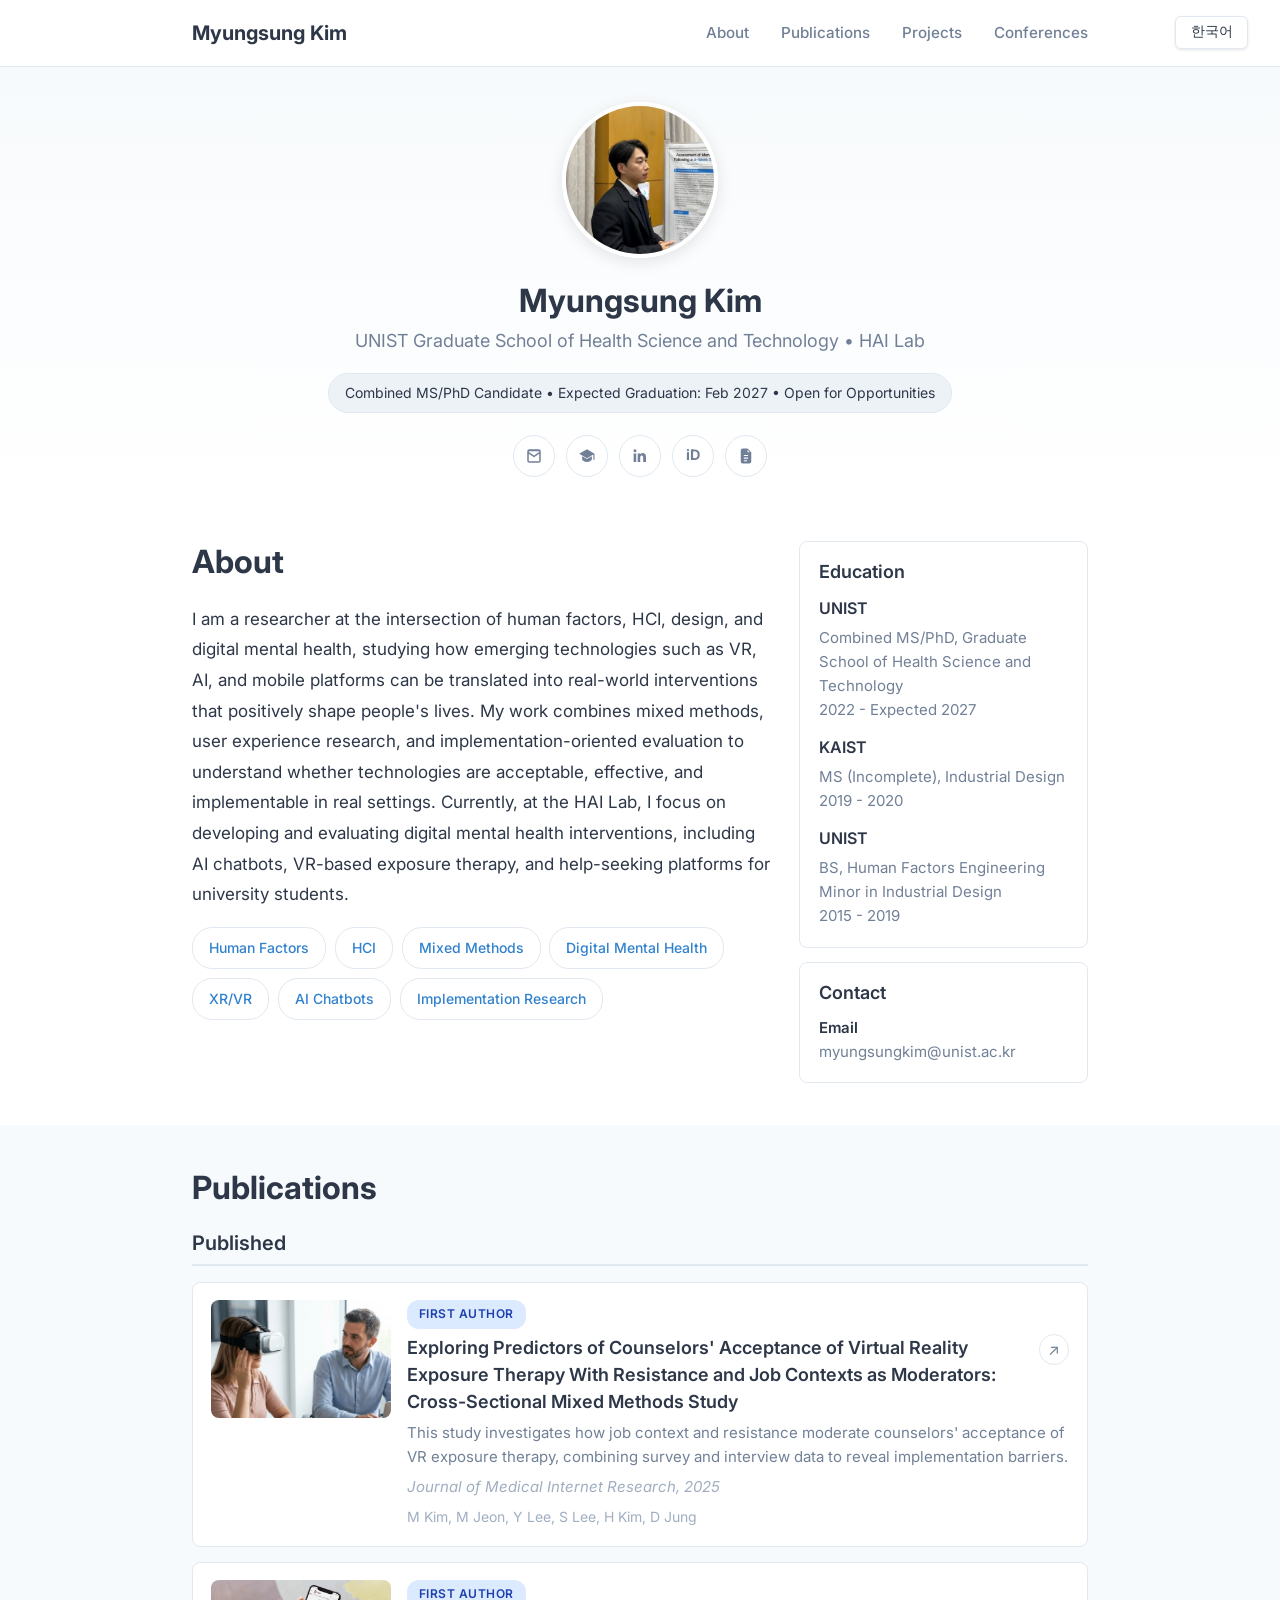
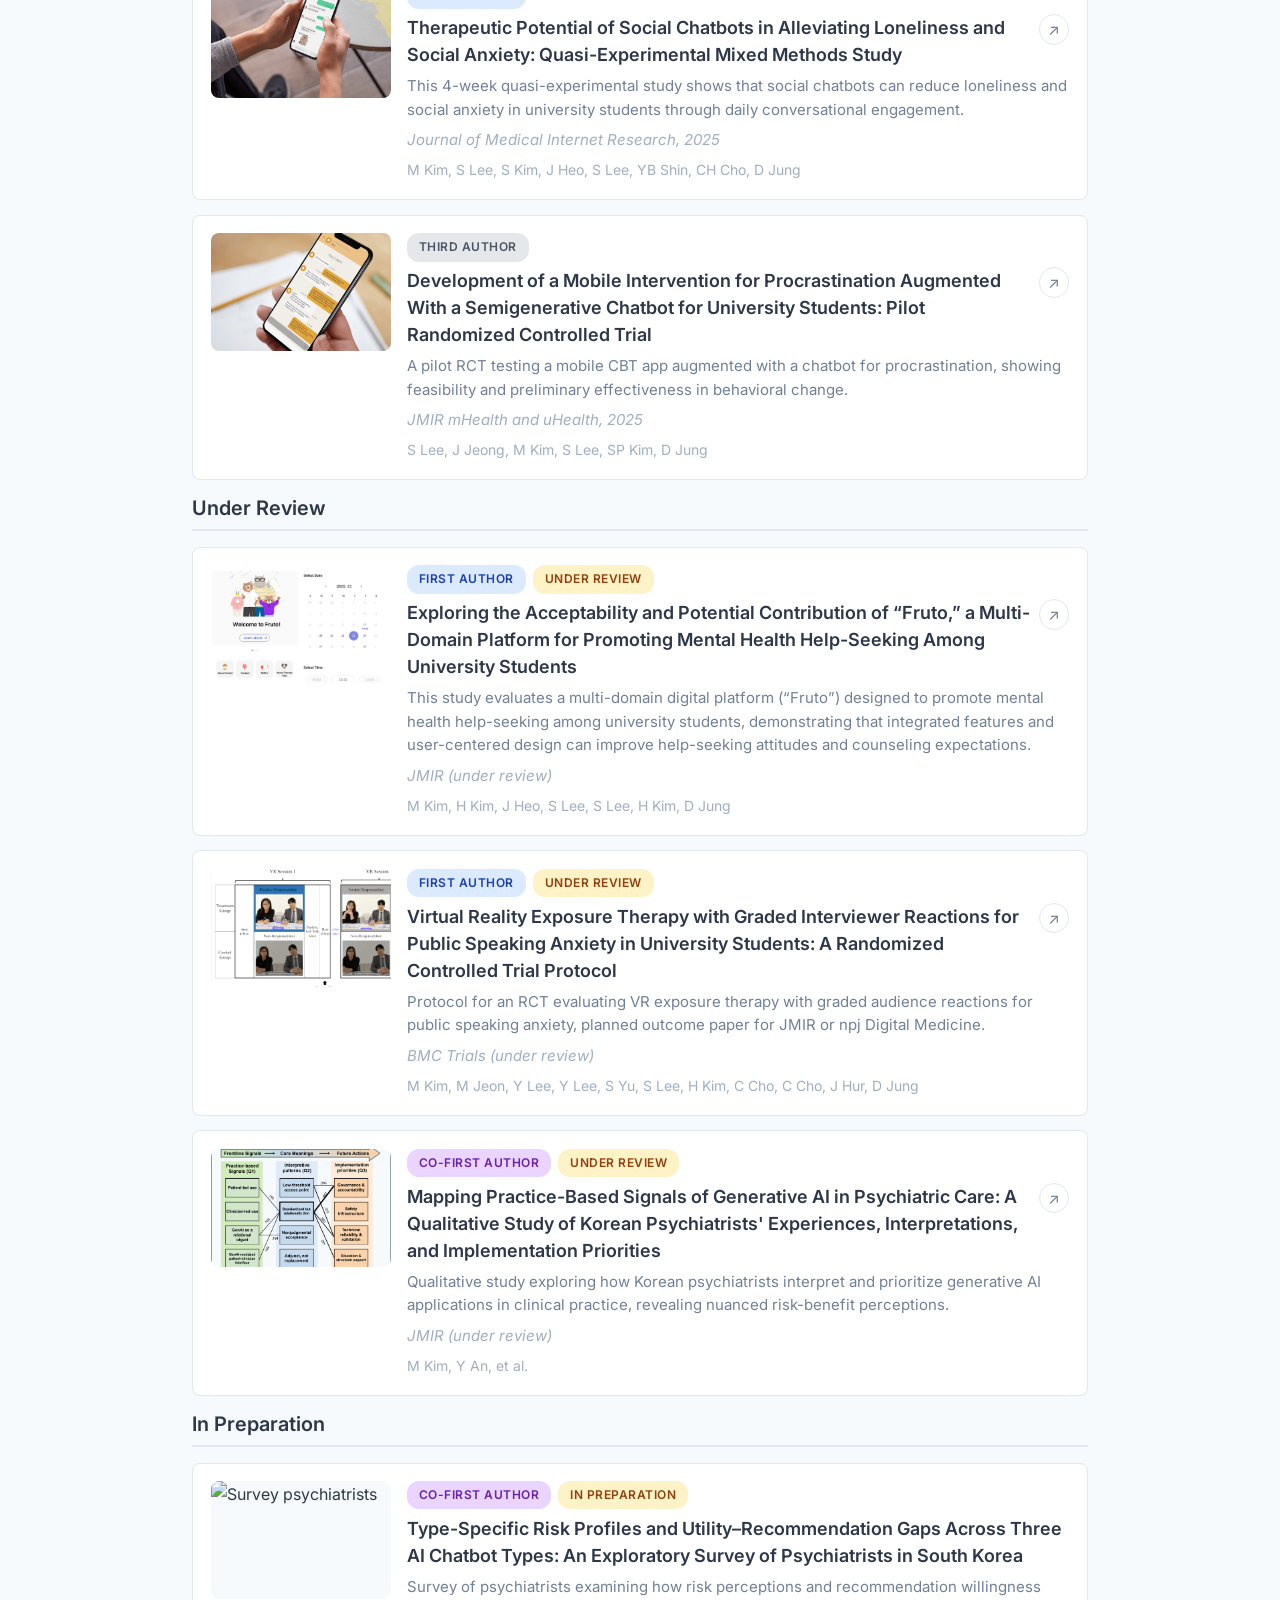
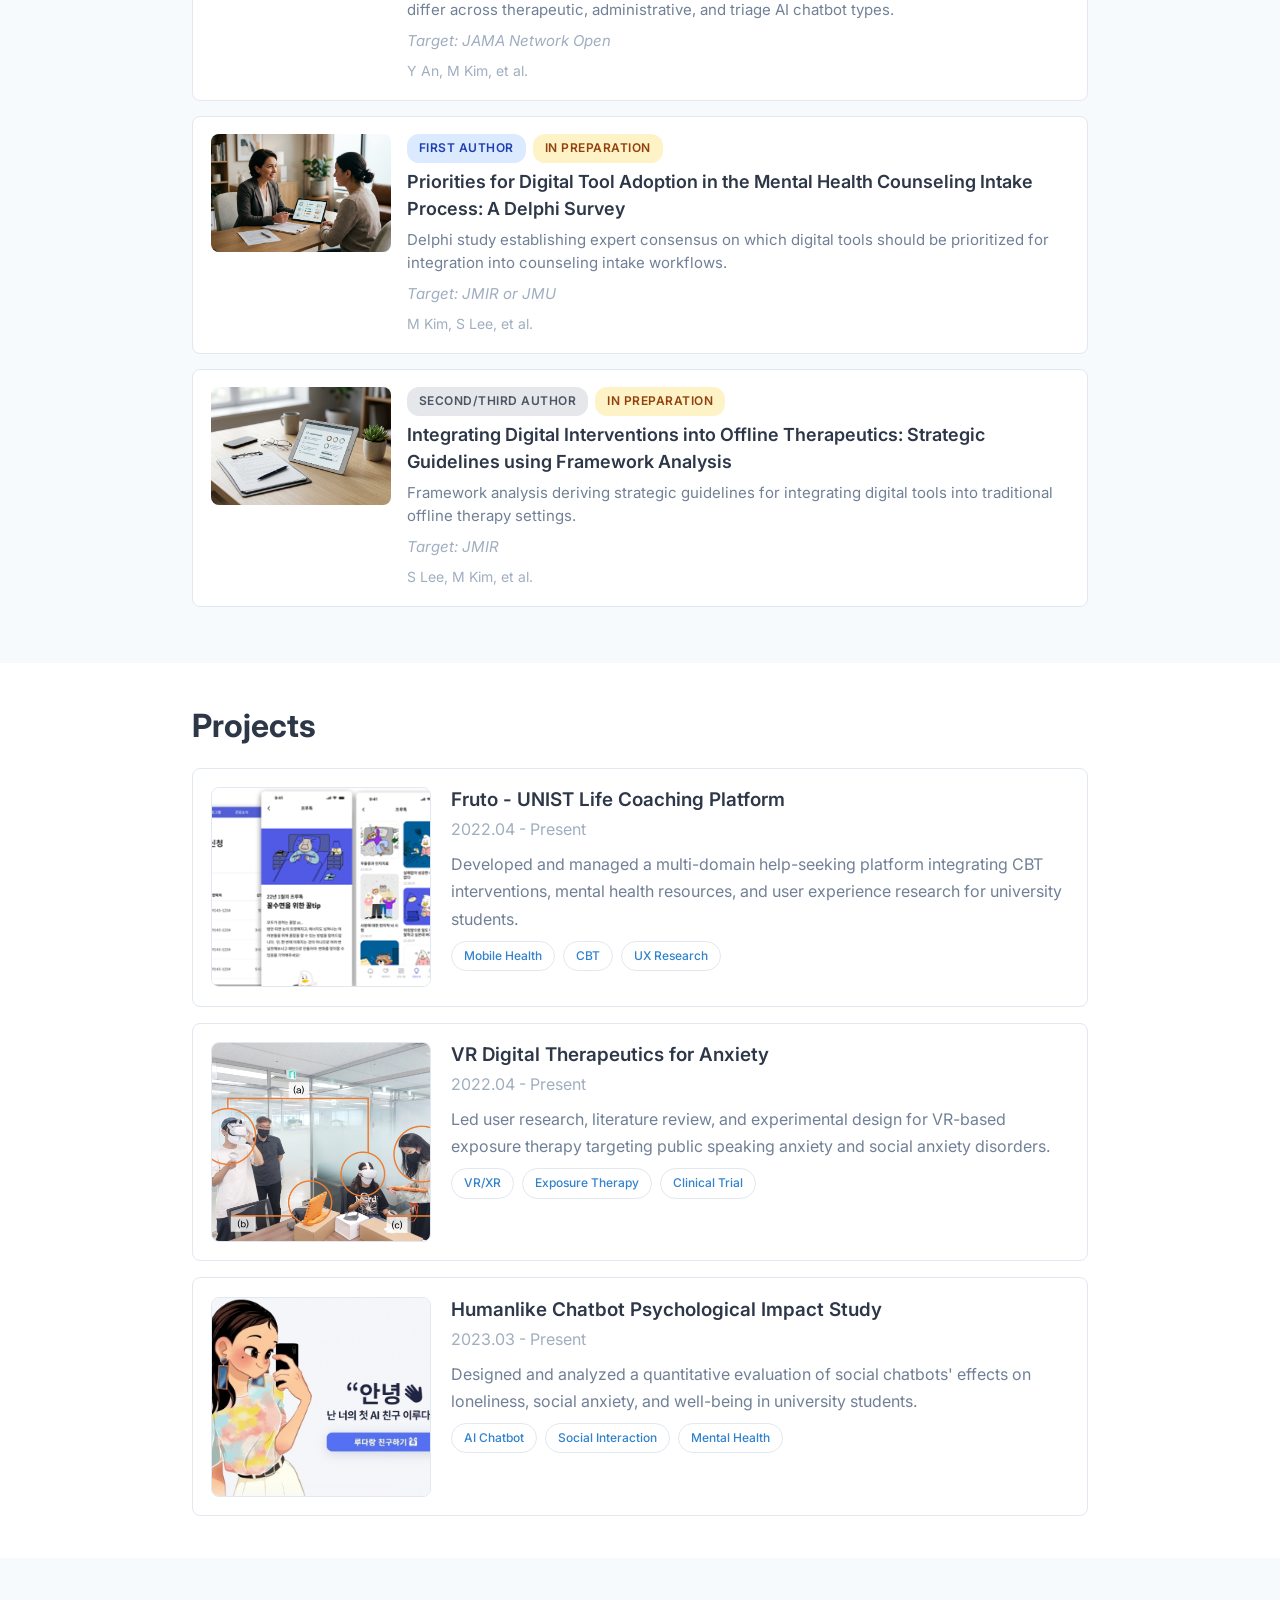
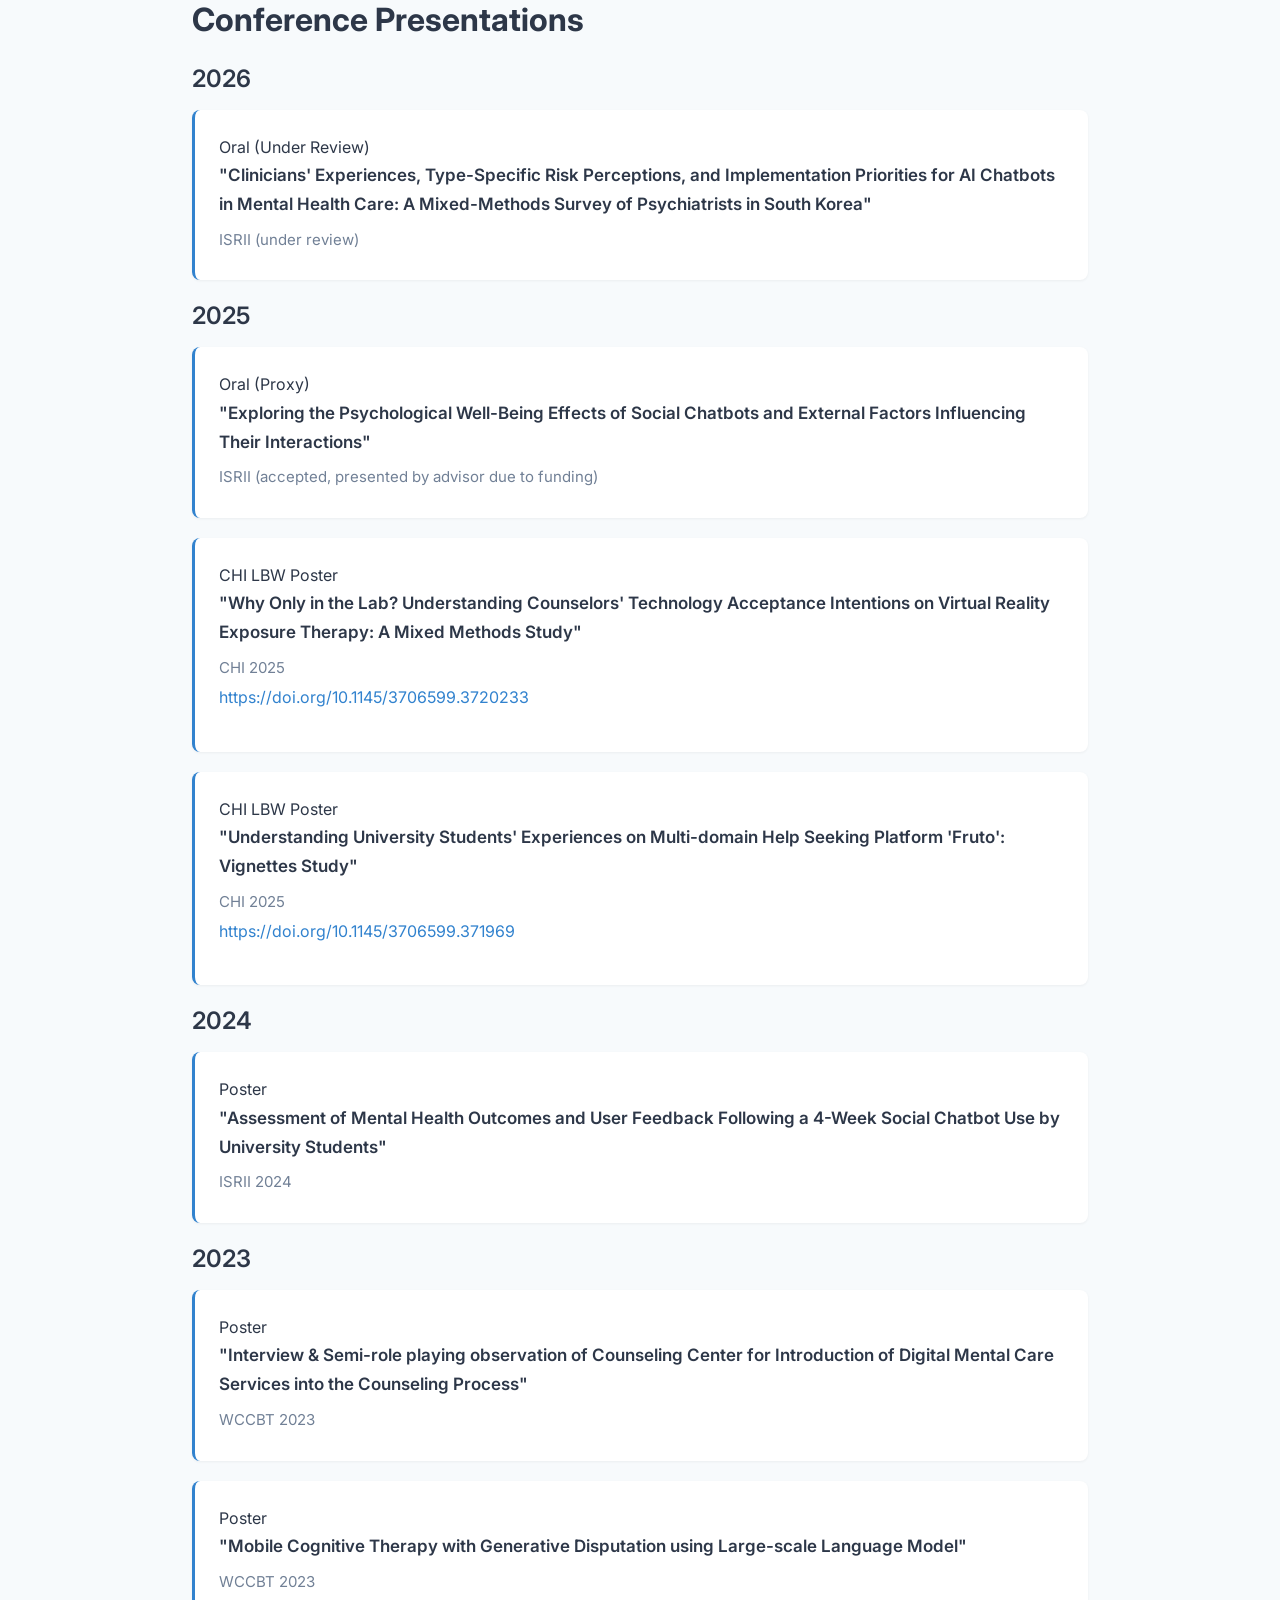
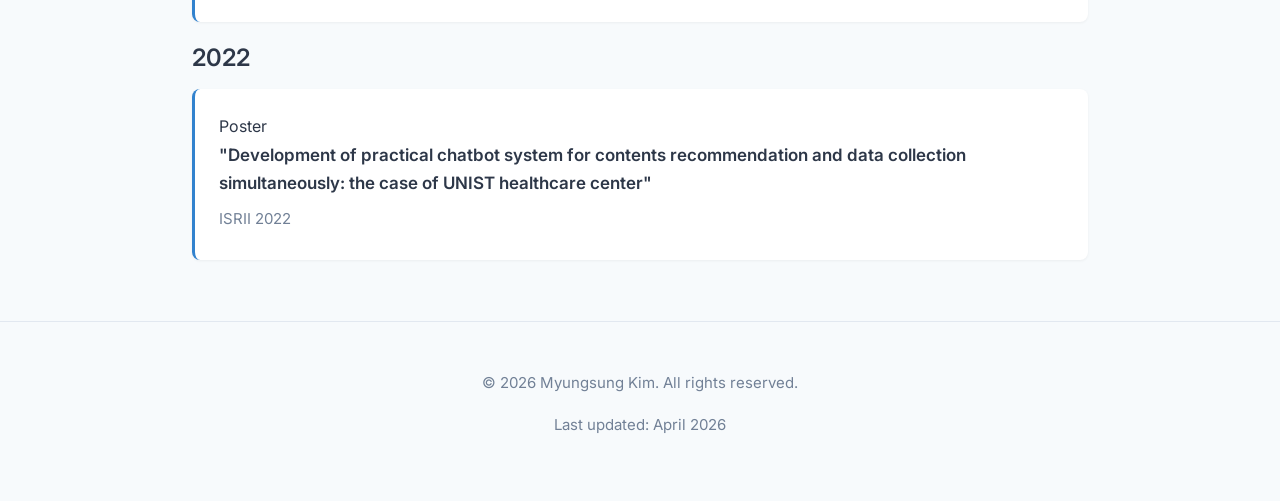
==== commit 41066335: "layout" ====
--- a/index.html
+++ b/index.html
@@ -77,11 +77,11 @@
                     <div class="research-tags">
                         <span class="tag">Human Factors</span>
                         <span class="tag">HCI</span>
+                        <span class="tag">Mixed Methods</span>
                         <span class="tag">Digital Mental Health</span>
                         <span class="tag">XR/VR</span>
                         <span class="tag">AI Chatbots</span>
                         <span class="tag">Implementation Research</span>
-                        <span class="tag">Mixed Methods</span>
                     </div>
                 </div>
                 <div class="about-sidebar">
--- a/css/style.css
+++ b/css/style.css
@@ -1170,7 +1170,22 @@
     }
 
     .social-links {
-        gap: 0.65rem;
+        flex-wrap: nowrap;
+        justify-content: center;
+        gap: 0.5rem;
+    }
+
+    .social-link {
+        width: 38px;
+        height: 38px;
+    }
+    .research-tags {
+        gap: 0.4rem;
+    }
+
+    .tag {
+        padding: 0.35rem 0.7rem;
+        font-size: 0.8rem;
     }
 
     .pub-title-row {
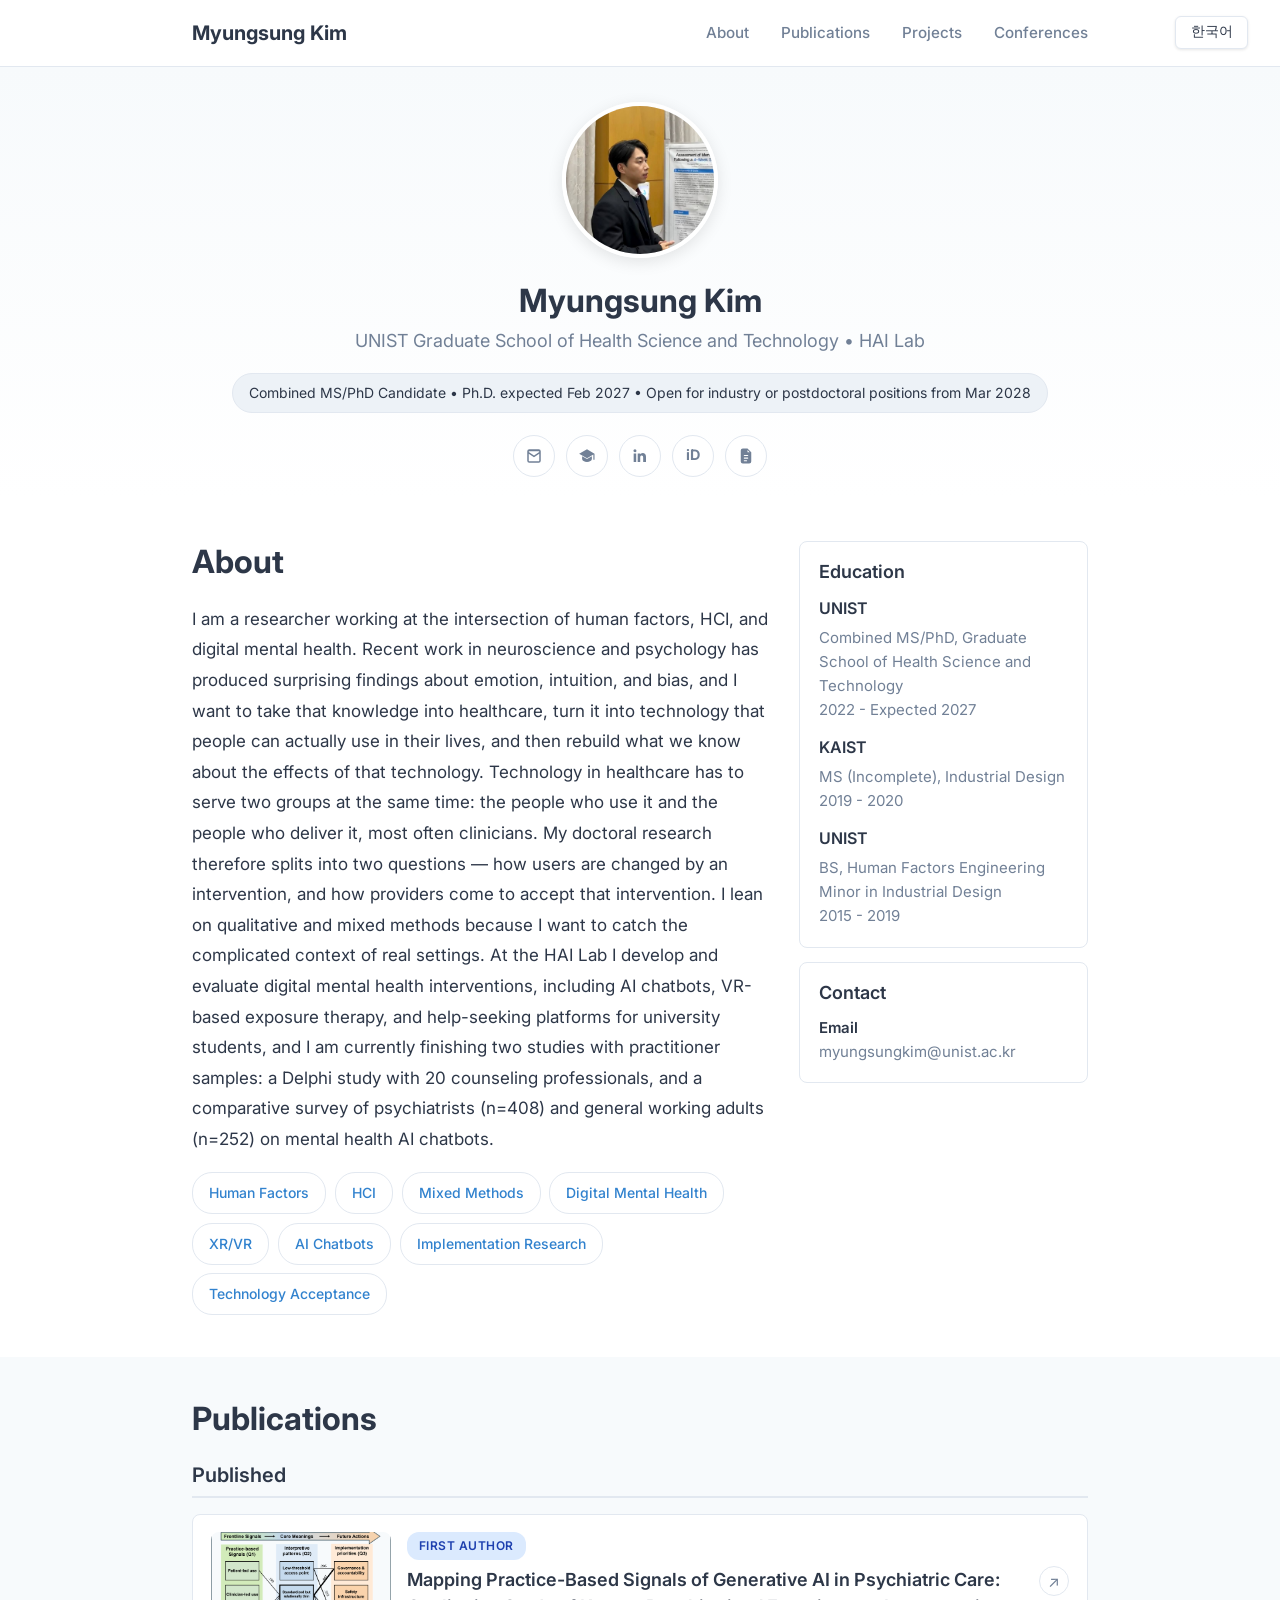
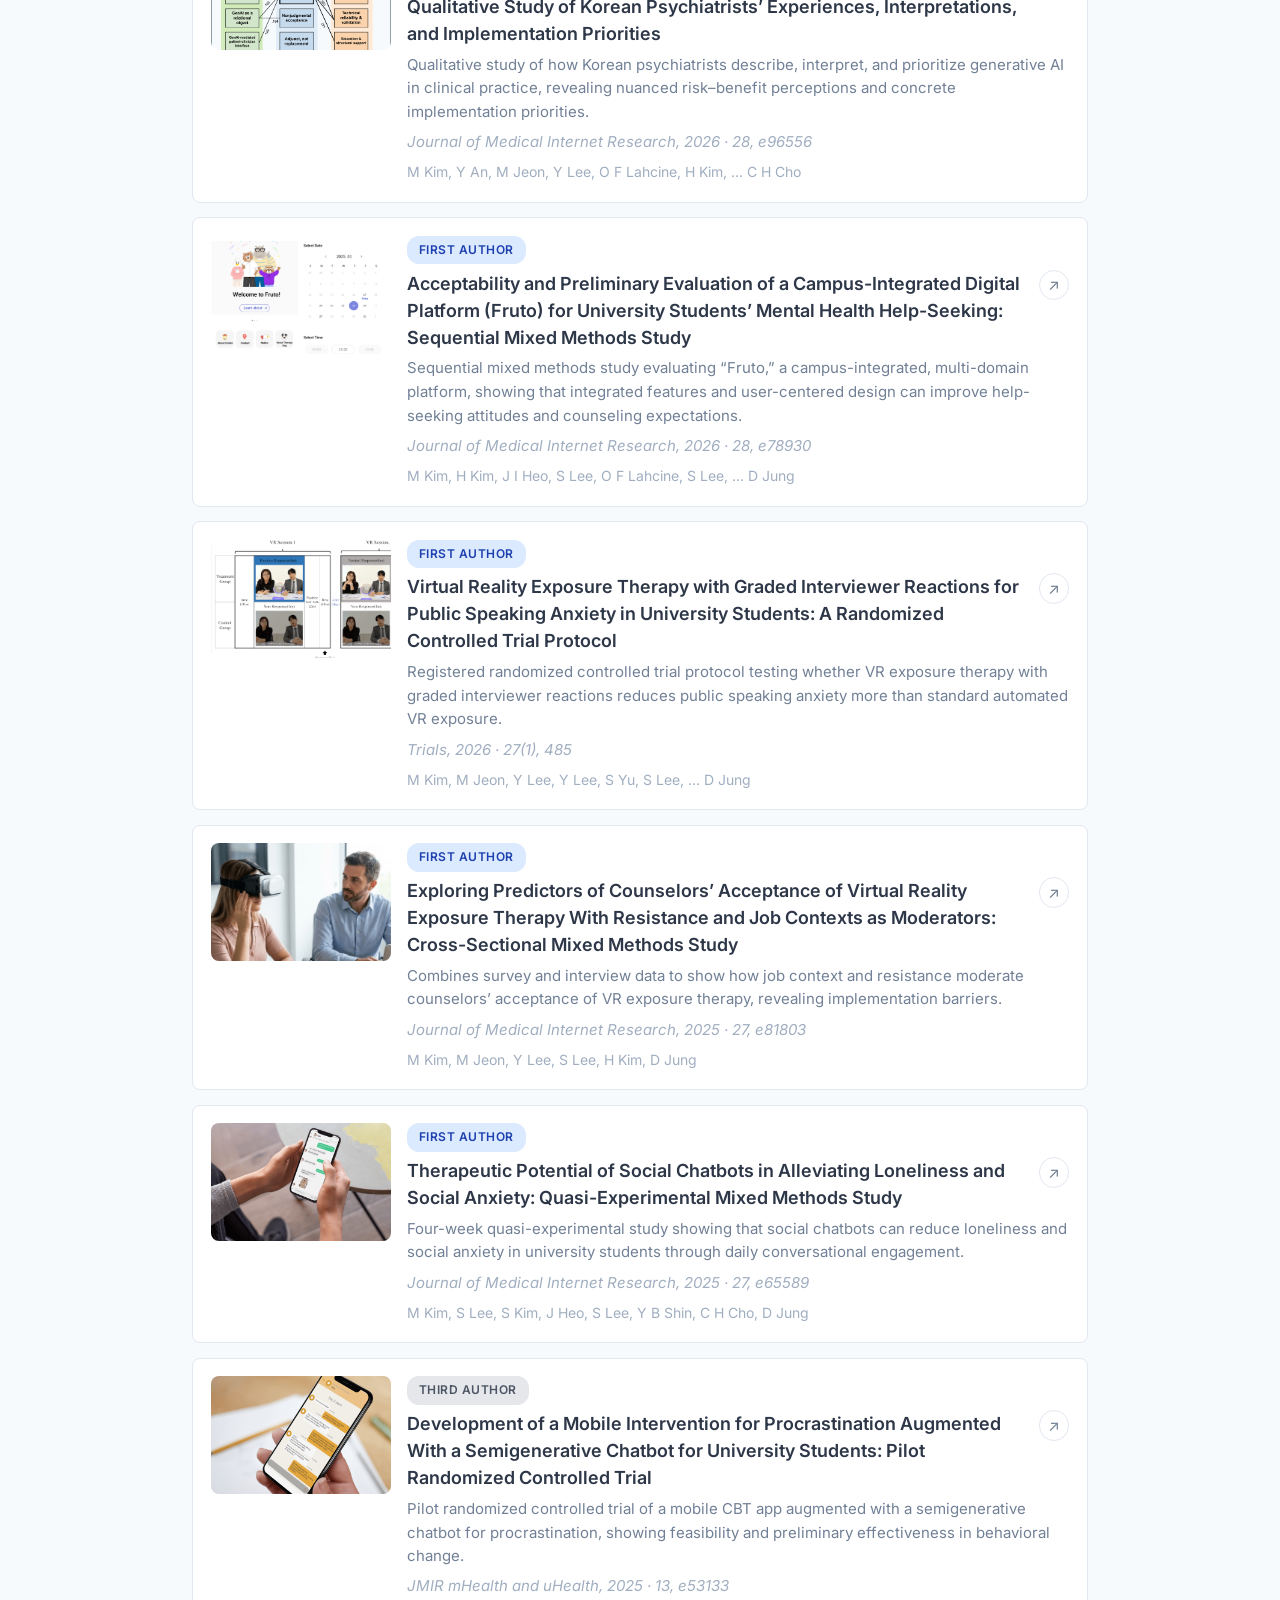
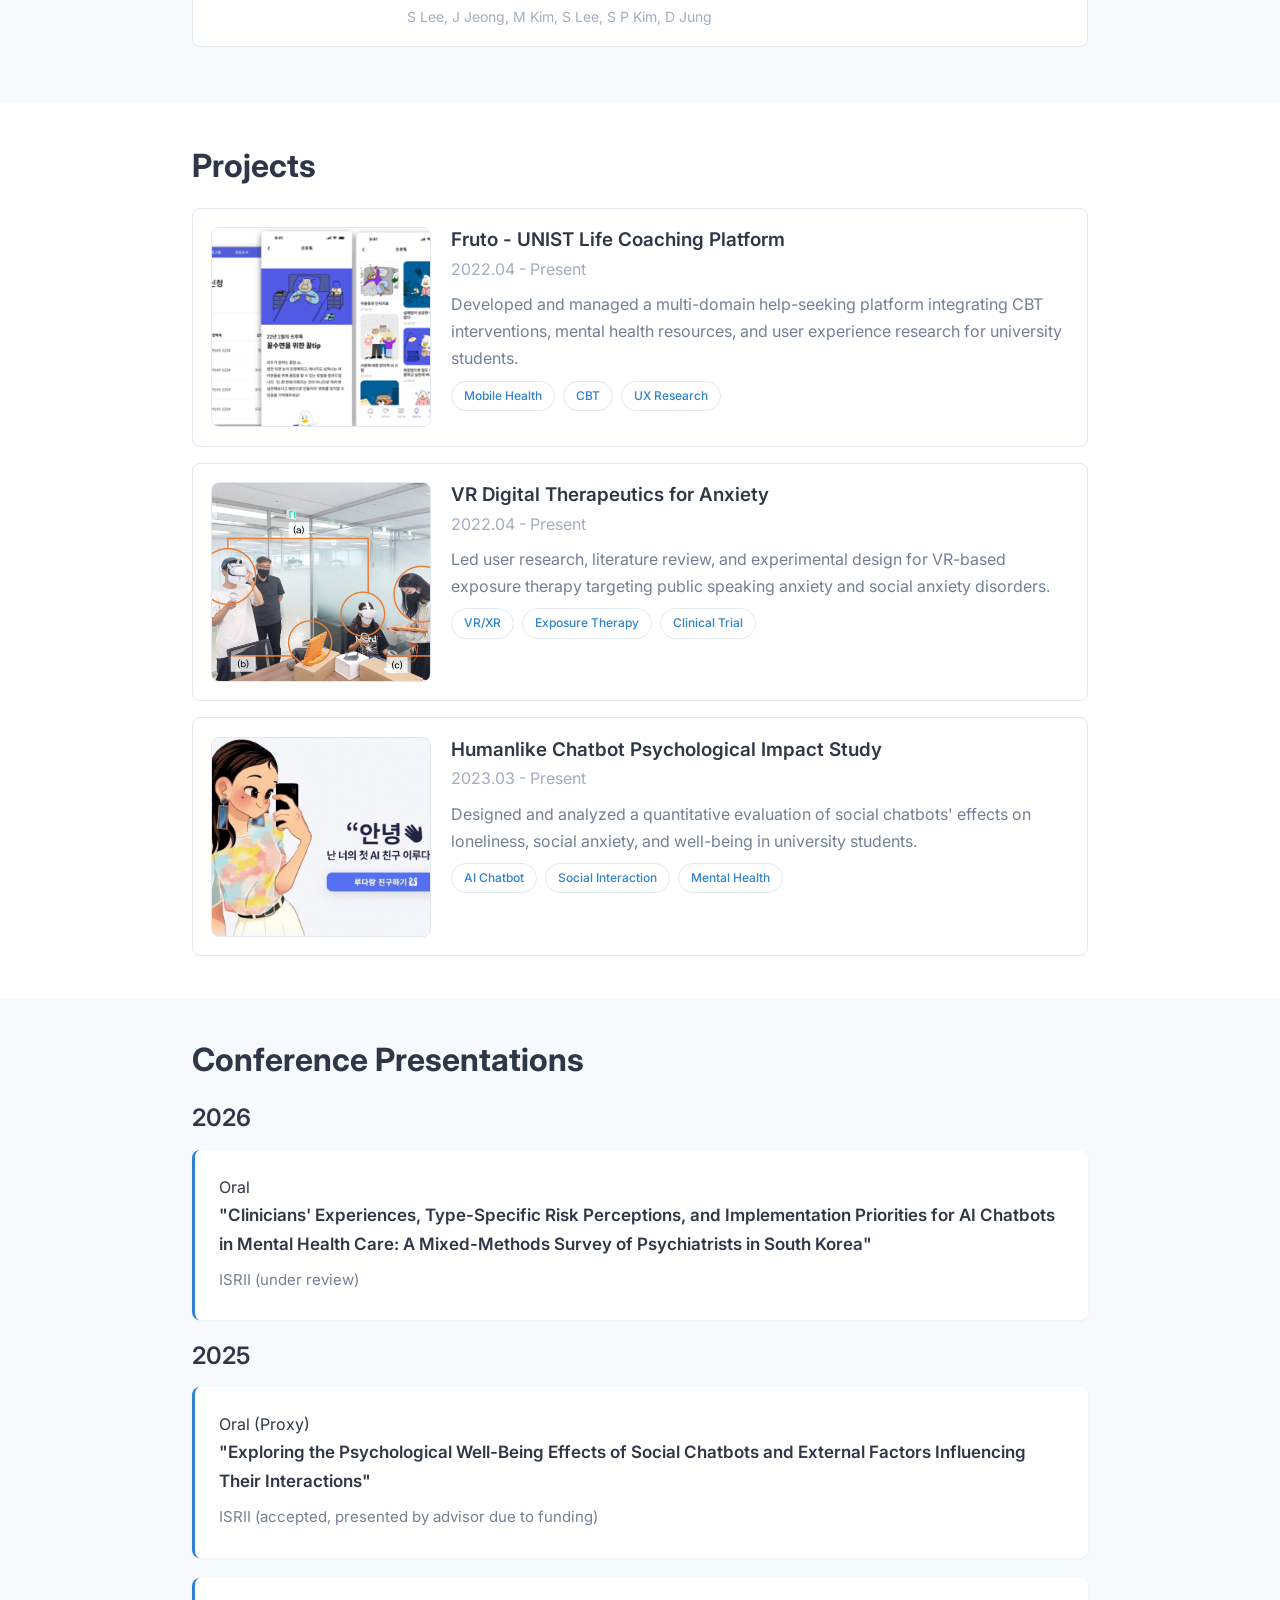
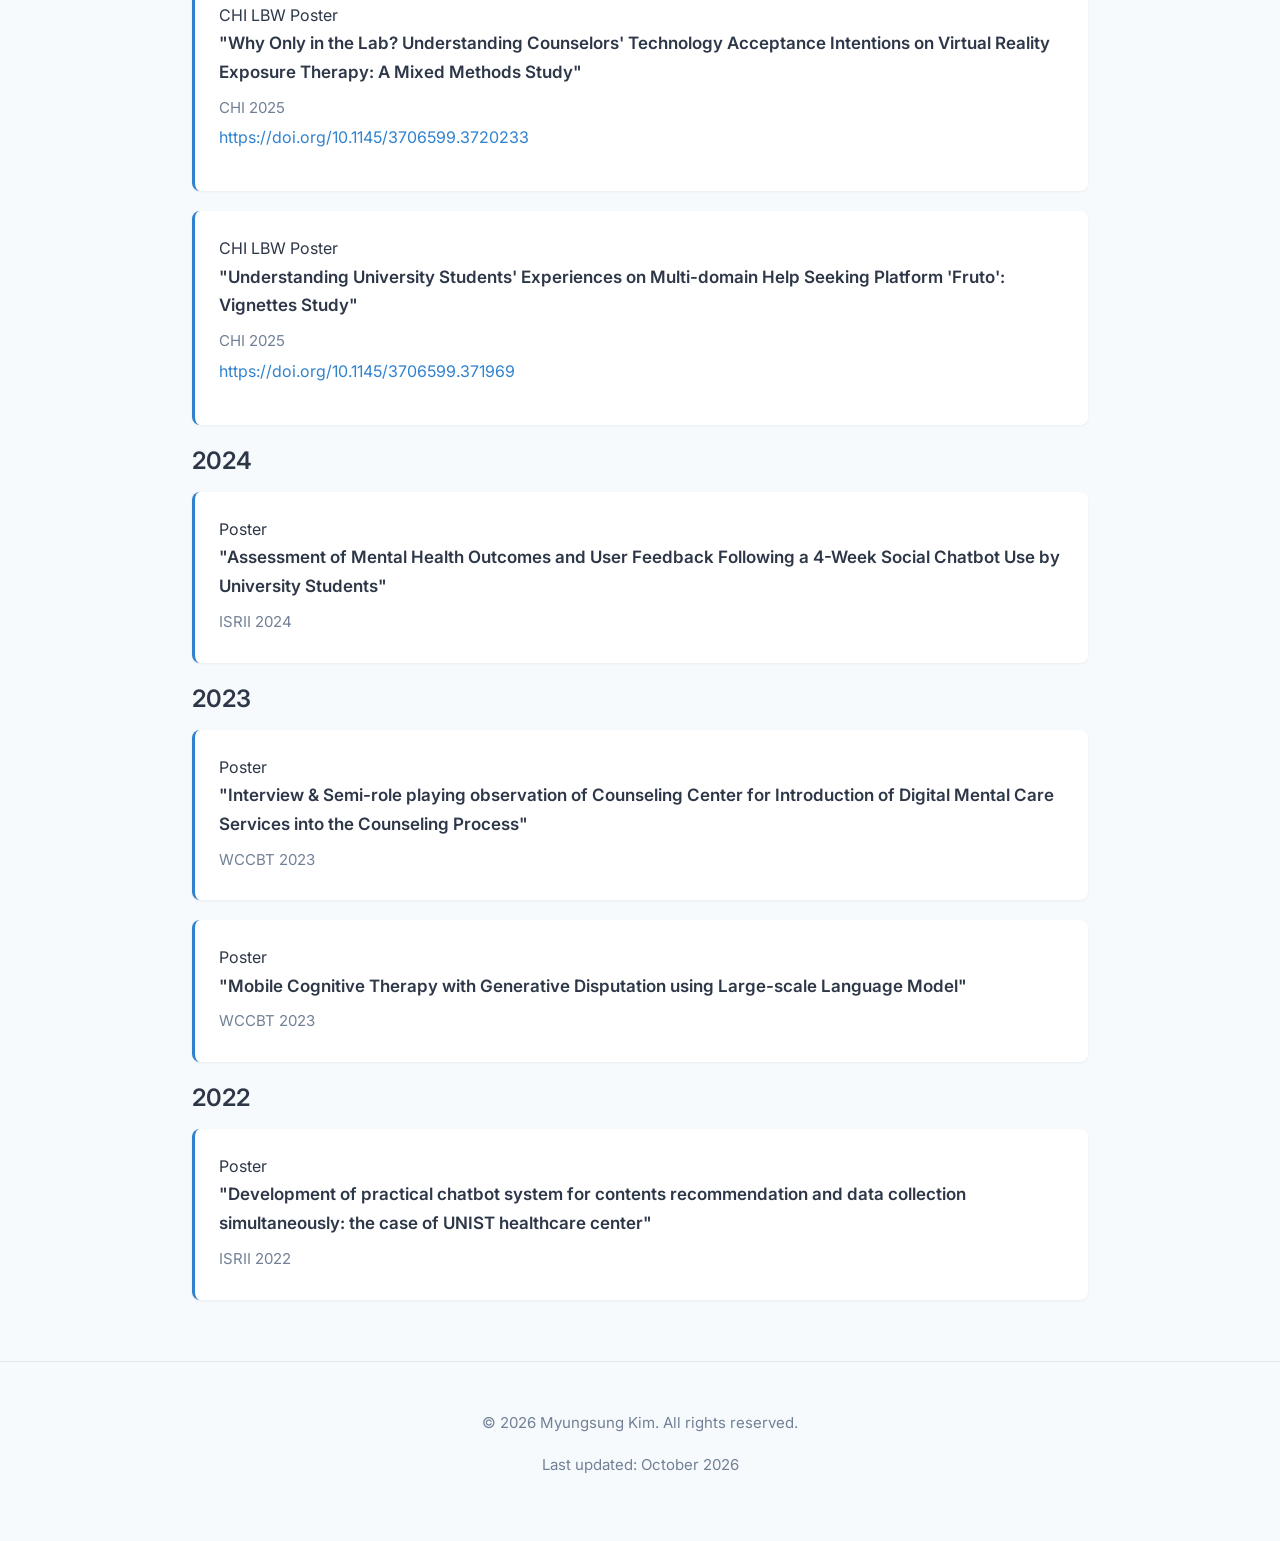
==== commit a6e0fb99: "Update index.html" ====
--- a/index.html
+++ b/index.html
@@ -4,7 +4,7 @@
     <meta charset="UTF-8">
     <meta name="viewport" content="width=device-width, initial-scale=1.0">
     <title>Myungsung Kim - Researcher in Digital Mental Health & XR</title>
-    <meta name="description" content="PhD candidate at UNIST researching digital mental health, VR interventions, AI chatbots, and human-centered technology implementation.">
+    <meta name="description" content="Combined MS/PhD candidate at UNIST researching digital mental health, VR/AI interventions, technology acceptance, and human-centered implementation.">
     
     <!-- Fonts -->
     <link rel="preconnect" href="https://fonts.googleapis.com">
@@ -42,7 +42,7 @@
                 <h1 class="name" data-en="Myungsung Kim" data-ko="김명성">Myungsung Kim</h1>
                 <p class="affiliation" data-en="UNIST Graduate School of Health Science and Technology • HAI Lab" data-ko="UNIST 의과학대학원 • HAI Lab">UNIST Graduate School of Health Science and Technology • HAI Lab</p>
                 <div class="status-badge">
-                    <span data-en="Combined MS/PhD Candidate • Expected Graduation: Feb 2027 • Open for Opportunities" data-ko="석박사통합과정 • 2027년 2월 졸업 예정 • 구직 중">Combined MS/PhD Candidate • Expected Graduation: Feb 2027 • Open for Opportunities</span>
+                    <span data-en="Combined MS/PhD Candidate &bull; Ph.D. expected Feb 2027 &bull; Open for industry or postdoctoral positions from Mar 2028" data-ko="석박사통합과정 &bull; 2027년 2월 박사 졸업 예정 &bull; 2028년 3월부터 산업체/포닥 포지션 구직">Combined MS/PhD Candidate &bull; Ph.D. expected Feb 2027 &bull; Open for industry or postdoctoral positions from Mar 2028</span>
                 </div>
                 <div class="social-links">
                     <a class="social-link" href="/cdn-cgi/l/email-protection#600d19150e0713150e070b090d20150e0913144e01034e0b12" title="Email" aria-label="Email">
@@ -57,7 +57,7 @@
                     <a class="social-link" href="https://orcid.org/0000-0003-4316-5182" target="_blank" rel="noopener noreferrer" title="ORCID" aria-label="ORCID">
                         <span class="social-text">iD</span>
                     </a>
-                    <a class="social-link" href="#" title="Download CV" aria-label="Download CV">
+                    <a class="social-link" href="assets/MyungsungKim_CV.pdf" title="Download CV" target="_blank" rel="noopener" aria-label="Download CV">
                         <svg viewBox="0 0 24 24" aria-hidden="true"><path d="M14 2H7.75A2.75 2.75 0 0 0 5 4.75v14.5A2.75 2.75 0 0 0 7.75 22h8.5A2.75 2.75 0 0 0 19 19.25V7l-5-5Zm0 2.06L16.94 7H14V4.06ZM9 11.25a.75.75 0 0 1 .75-.75h4.5a.75.75 0 0 1 0 1.5h-4.5A.75.75 0 0 1 9 11.25Zm0 3.5a.75.75 0 0 1 .75-.75h4.5a.75.75 0 0 1 0 1.5h-4.5a.75.75 0 0 1-.75-.75Zm0 3.5a.75.75 0 0 1 .75-.75h3a.75.75 0 0 1 0 1.5h-3a.75.75 0 0 1-.75-.75Z"/></svg>
                     </a>
                 </div>
@@ -71,8 +71,8 @@
             <div class="about-grid">
                 <div class="about-main">
                     <h2 data-en="About" data-ko="소개">About</h2>
-                    <div class="bio" data-en="I am a researcher at the intersection of human factors, HCI, design, and digital mental health, studying how emerging technologies such as VR, AI, and mobile platforms can be translated into real-world interventions that positively shape people's lives. My work combines mixed methods, user experience research, and implementation-oriented evaluation to understand whether technologies are acceptable, effective, and implementable in real settings. Currently, at the HAI Lab, I focus on developing and evaluating digital mental health interventions, including AI chatbots, VR-based exposure therapy, and help-seeking platforms for university students." data-ko="저는 인간공학, HCI, 디자인, 정신건강 도메인을 잇는 연구자로서, VR·AI·모바일 플랫폼 같은 신기술이 실제 삶과 임상 현장에 어떤 영향을 미치는지 탐구합니다. 혼합방법론, 사용자 경험 연구, 현장 적용 중심 평가를 통해 기술이 수용 가능하고, 효과적이며, 실제 환경에서 구현 가능한지를 연구합니다. 현재는 HAI Lab에서 디지털 정신건강을 중심으로 AI 챗봇, VR 노출치료, 대학생 대상 help-seeking 플랫폼의 개발과 실증 연구를 수행하고 있습니다.">
-                        I am a researcher at the intersection of human factors, HCI, design, and digital mental health, studying how emerging technologies such as VR, AI, and mobile platforms can be translated into real-world interventions that positively shape people's lives. My work combines mixed methods, user experience research, and implementation-oriented evaluation to understand whether technologies are acceptable, effective, and implementable in real settings. Currently, at the HAI Lab, I focus on developing and evaluating digital mental health interventions, including AI chatbots, VR-based exposure therapy, and help-seeking platforms for university students.
+                    <div class="bio" data-en="I am a researcher working at the intersection of human factors, HCI, and digital mental health. Recent work in neuroscience and psychology has produced surprising findings about emotion, intuition, and bias, and I want to take that knowledge into healthcare, turn it into technology that people can actually use in their lives, and then rebuild what we know about the effects of that technology. Technology in healthcare has to serve two groups at the same time: the people who use it and the people who deliver it, most often clinicians. My doctoral research therefore splits into two questions &mdash; how users are changed by an intervention, and how providers come to accept that intervention. I lean on qualitative and mixed methods because I want to catch the complicated context of real settings. At the HAI Lab I develop and evaluate digital mental health interventions, including AI chatbots, VR-based exposure therapy, and help-seeking platforms for university students, and I am currently finishing two studies with practitioner samples: a Delphi study with 20 counseling professionals, and a comparative survey of psychiatrists (n=408) and general working adults (n=252) on mental health AI chatbots." data-ko="저는 인간공학, HCI, 디지털 정신건강을 잇는 연구자입니다. 신경과학과 심리학이 감정, 직관, 편향에 대해 새롭게 밝혀낸 지식이 의료 현장으로 들어가 사람들이 실제로 쓸 수 있는 기술이 되고, 다시 그 기술의 효과를 우리가 아는 지식으로 재구성되기를 바랍니다. 의료 기술은 그것을 쓰는 사람과 그것을 전달하는 사람(대개 임상가) 두 집단을 동시에 위해야 합니다. 그래서 제 박사 연구는 ‘중재가 사용자를 어떻게 변화시키는가’와 ‘제공자가 그 중재를 어떻게 수용하게 되는가’라는 두 질문으로 나뉩니다. 실제 현장의 복잡한 맥락을 잡아내기 위해 질적·혼합방법론을 주로 사용합니다. 현재 HAI Lab에서 AI 챗봇, VR 노출치료, 대학생 도움요청 플랫폼 등 디지털 정신건강 중재를 개발하고 평가하고 있으며, 실무자 표본을 대상으로 한 두 연구(상담 전문가 20명 대상 델파이 연구, 정신과 의사 n=408 및 일반 성인 n=252 비교 설문)를 마무리하고 있습니다.">
+                        I am a researcher working at the intersection of human factors, HCI, and digital mental health. Recent work in neuroscience and psychology has produced surprising findings about emotion, intuition, and bias, and I want to take that knowledge into healthcare, turn it into technology that people can actually use in their lives, and then rebuild what we know about the effects of that technology. Technology in healthcare has to serve two groups at the same time: the people who use it and the people who deliver it, most often clinicians. My doctoral research therefore splits into two questions &mdash; how users are changed by an intervention, and how providers come to accept that intervention. I lean on qualitative and mixed methods because I want to catch the complicated context of real settings. At the HAI Lab I develop and evaluate digital mental health interventions, including AI chatbots, VR-based exposure therapy, and help-seeking platforms for university students, and I am currently finishing two studies with practitioner samples: a Delphi study with 20 counseling professionals, and a comparative survey of psychiatrists (n=408) and general working adults (n=252) on mental health AI chatbots.
                     </div>
                     <div class="research-tags">
                         <span class="tag">Human Factors</span>
@@ -82,6 +82,7 @@
                         <span class="tag">XR/VR</span>
                         <span class="tag">AI Chatbots</span>
                         <span class="tag">Implementation Research</span>
+                        <span class="tag">Technology Acceptance</span>
                     </div>
                 </div>
                 <div class="about-sidebar">
@@ -113,33 +114,89 @@
     <section id="publications" class="section section-gray">
         <div class="container">
             <h2 data-en="Publications" data-ko="논문">Publications</h2>
-            
-            <h3 class="pub-category" data-en="Published" data-ko="출판됨">Published</h3>
-            
-            <!-- Publication 1 -->
-            <div class="pub-item">
-                <div class="pub-image">
-                    <img src="images/publications/pub1.png" alt="VR Therapy Study">
+
+            <h3 class="pub-category" data-en="Published" data-ko="게재 완료">Published</h3>
+
+            <!-- Publication -->
+            <div class="pub-item">
+                <div class="pub-image">
+                    <img src="images/publications/pub6.png" alt="Generative AI in psychiatric care study">
                 </div>
                 <div class="pub-content">
                     <div class="pub-badges">
                         <span class="badge badge-first" data-en="First Author" data-ko="제1저자">First Author</span>
                     </div>
                     <div class="pub-title-row">
-                        <h4 class="pub-title">Exploring Predictors of Counselors' Acceptance of Virtual Reality Exposure Therapy With Resistance and Job Contexts as Moderators: Cross-Sectional Mixed Methods Study</h4>
-                        <a class="pub-title-link" href="https://www.jmir.org/2025/1/e81803/" target="_blank" rel="noopener noreferrer" aria-label="Open publication">↗</a>
-                    </div>
-                    <p class="pub-summary" data-en="This study investigates how job context and resistance moderate counselors' acceptance of VR exposure therapy, combining survey and interview data to reveal implementation barriers." data-ko="이 연구는 직무 맥락과 저항감이 상담사의 VR 노출치료 수용에 미치는 영향을 조사하며, 설문과 인터뷰 데이터를 결합하여 현장 적용 장벽을 밝힙니다.">This study investigates how job context and resistance moderate counselors' acceptance of VR exposure therapy, combining survey and interview data to reveal implementation barriers.</p>
-                    <p class="pub-venue">Journal of Medical Internet Research, 2025</p>
+                        <h4 class="pub-title">Mapping Practice-Based Signals of Generative AI in Psychiatric Care: Qualitative Study of Korean Psychiatrists&rsquo; Experiences, Interpretations, and Implementation Priorities</h4>
+                        <a class="pub-title-link" href="https://www.jmir.org/2026/1/e96556" target="_blank" rel="noopener noreferrer" aria-label="Open publication">&#8599;</a>
+                    </div>
+                    <p class="pub-summary" data-en="Qualitative study of how Korean psychiatrists describe, interpret, and prioritize generative AI in clinical practice, revealing nuanced risk&ndash;benefit perceptions and concrete implementation priorities." data-ko="한국 정신과 의사들이 임상 현장에서 생성형 AI를 어떻게 경험하고 해석하며 우선순위를 두는지 탐구한 질적 연구로, 위험&ndash;편익 인식과 구체적인 현장 적용 우선순위를 밝힙니다.">Qualitative study of how Korean psychiatrists describe, interpret, and prioritize generative AI in clinical practice, revealing nuanced risk&ndash;benefit perceptions and concrete implementation priorities.</p>
+                    <p class="pub-venue">Journal of Medical Internet Research, 2026 &middot; 28, e96556</p>
+                    <p class="pub-authors">M Kim, Y An, M Jeon, Y Lee, O F Lahcine, H Kim, ... C H Cho</p>
+                </div>
+            </div>
+
+            <!-- Publication -->
+            <div class="pub-item">
+                <div class="pub-image">
+                    <img src="images/publications/pub4.png" alt="Fruto platform study">
+                </div>
+                <div class="pub-content">
+                    <div class="pub-badges">
+                        <span class="badge badge-first" data-en="First Author" data-ko="제1저자">First Author</span>
+                    </div>
+                    <div class="pub-title-row">
+                        <h4 class="pub-title">Acceptability and Preliminary Evaluation of a Campus-Integrated Digital Platform (Fruto) for University Students&rsquo; Mental Health Help-Seeking: Sequential Mixed Methods Study</h4>
+                        <a class="pub-title-link" href="https://www.jmir.org/2026/1/e78930/" target="_blank" rel="noopener noreferrer" aria-label="Open publication">&#8599;</a>
+                    </div>
+                    <p class="pub-summary" data-en="Sequential mixed methods study evaluating &ldquo;Fruto,&rdquo; a campus-integrated, multi-domain platform, showing that integrated features and user-centered design can improve help-seeking attitudes and counseling expectations." data-ko="대학생의 정신건강 도움추구를 촉진하는 캠퍼스 통합형 다영역 플랫폼 &lsquo;Fruto&rsquo;를 평가한 순차적 혼합방법 연구로, 통합 기능과 사용자 중심 설계가 도움추구 태도와 상담 기대를 향상시킬 수 있음을 보여줍니다.">Sequential mixed methods study evaluating &ldquo;Fruto,&rdquo; a campus-integrated, multi-domain platform, showing that integrated features and user-centered design can improve help-seeking attitudes and counseling expectations.</p>
+                    <p class="pub-venue">Journal of Medical Internet Research, 2026 &middot; 28, e78930</p>
+                    <p class="pub-authors">M Kim, H Kim, J I Heo, S Lee, O F Lahcine, S Lee, ... D Jung</p>
+                </div>
+            </div>
+
+            <!-- Publication -->
+            <div class="pub-item">
+                <div class="pub-image">
+                    <img src="images/publications/pub5.png" alt="VR exposure therapy RCT protocol">
+                </div>
+                <div class="pub-content">
+                    <div class="pub-badges">
+                        <span class="badge badge-first" data-en="First Author" data-ko="제1저자">First Author</span>
+                    </div>
+                    <div class="pub-title-row">
+                        <h4 class="pub-title">Virtual Reality Exposure Therapy with Graded Interviewer Reactions for Public Speaking Anxiety in University Students: A Randomized Controlled Trial Protocol</h4>
+                        <a class="pub-title-link" href="https://doi.org/10.1186/s13063-026-09779-0" target="_blank" rel="noopener noreferrer" aria-label="Open publication">&#8599;</a>
+                    </div>
+                    <p class="pub-summary" data-en="Registered randomized controlled trial protocol testing whether VR exposure therapy with graded interviewer reactions reduces public speaking anxiety more than standard automated VR exposure." data-ko="단계적 면접관 반응을 포함한 VR 노출치료가 표준 자동화 VR 노출보다 발표불안을 더 크게 감소시키는지 검증하는 등록된 무작위 대조군 임상시험 프로토콜입니다.">Registered randomized controlled trial protocol testing whether VR exposure therapy with graded interviewer reactions reduces public speaking anxiety more than standard automated VR exposure.</p>
+                    <p class="pub-venue">Trials, 2026 &middot; 27(1), 485</p>
+                    <p class="pub-authors">M Kim, M Jeon, Y Lee, Y Lee, S Yu, S Lee, ... D Jung</p>
+                </div>
+            </div>
+
+            <!-- Publication -->
+            <div class="pub-item">
+                <div class="pub-image">
+                    <img src="images/publications/pub1.png" alt="VR therapy study">
+                </div>
+                <div class="pub-content">
+                    <div class="pub-badges">
+                        <span class="badge badge-first" data-en="First Author" data-ko="제1저자">First Author</span>
+                    </div>
+                    <div class="pub-title-row">
+                        <h4 class="pub-title">Exploring Predictors of Counselors&rsquo; Acceptance of Virtual Reality Exposure Therapy With Resistance and Job Contexts as Moderators: Cross-Sectional Mixed Methods Study</h4>
+                        <a class="pub-title-link" href="https://www.jmir.org/2025/1/e81803/" target="_blank" rel="noopener noreferrer" aria-label="Open publication">&#8599;</a>
+                    </div>
+                    <p class="pub-summary" data-en="Combines survey and interview data to show how job context and resistance moderate counselors&rsquo; acceptance of VR exposure therapy, revealing implementation barriers." data-ko="설문과 인터뷰 데이터를 결합해 직무 맥락과 저항감이 상담사의 VR 노출치료 수용에 어떻게 영향을 미치는지 보여주고, 현장 적용 장벽을 밝힙니다.">Combines survey and interview data to show how job context and resistance moderate counselors&rsquo; acceptance of VR exposure therapy, revealing implementation barriers.</p>
+                    <p class="pub-venue">Journal of Medical Internet Research, 2025 &middot; 27, e81803</p>
                     <p class="pub-authors">M Kim, M Jeon, Y Lee, S Lee, H Kim, D Jung</p>
-
-                </div>
-            </div>
-
-            <!-- Publication 2 -->
-            <div class="pub-item">
-                <div class="pub-image">
-                    <img src="images/publications/pub2.png" alt="Social Chatbot Study">
+                </div>
+            </div>
+
+            <!-- Publication -->
+            <div class="pub-item">
+                <div class="pub-image">
+                    <img src="images/publications/pub2.png" alt="Social chatbot study">
                 </div>
                 <div class="pub-content">
                     <div class="pub-badges">
@@ -147,19 +204,18 @@
                     </div>
                     <div class="pub-title-row">
                         <h4 class="pub-title">Therapeutic Potential of Social Chatbots in Alleviating Loneliness and Social Anxiety: Quasi-Experimental Mixed Methods Study</h4>
-                        <a class="pub-title-link" href="https://www.jmir.org/2025/1/e65589/" target="_blank" rel="noopener noreferrer" aria-label="Open publication">↗</a>
-                    </div>
-                    <p class="pub-summary" data-en="This 4-week quasi-experimental study shows that social chatbots can reduce loneliness and social anxiety in university students through daily conversational engagement." data-ko="4주간의 준실험 연구로, 소셜 챗봇이 대학생의 외로움과 사회불안을 일상적 대화 참여를 통해 감소시킬 수 있음을 보여줍니다.">This 4-week quasi-experimental study shows that social chatbots can reduce loneliness and social anxiety in university students through daily conversational engagement.</p>
-                    <p class="pub-venue">Journal of Medical Internet Research, 2025</p>
-                    <p class="pub-authors">M Kim, S Lee, S Kim, J Heo, S Lee, YB Shin, CH Cho, D Jung</p>
-
-                </div>
-            </div>
-
-            <!-- Publication 3 -->
-            <div class="pub-item">
-                <div class="pub-image">
-                    <img src="images/publications/pub3.png" alt="Procrastination Chatbot Study">
+                        <a class="pub-title-link" href="https://www.jmir.org/2025/1/e65589/" target="_blank" rel="noopener noreferrer" aria-label="Open publication">&#8599;</a>
+                    </div>
+                    <p class="pub-summary" data-en="Four-week quasi-experimental study showing that social chatbots can reduce loneliness and social anxiety in university students through daily conversational engagement." data-ko="4주간의 준실험 연구로, 소셜 챗봇이 일상적 대화 참여를 통해 대학생의 외로움과 사회불안을 감소시킬 수 있음을 보여줍니다.">Four-week quasi-experimental study showing that social chatbots can reduce loneliness and social anxiety in university students through daily conversational engagement.</p>
+                    <p class="pub-venue">Journal of Medical Internet Research, 2025 &middot; 27, e65589</p>
+                    <p class="pub-authors">M Kim, S Lee, S Kim, J Heo, S Lee, Y B Shin, C H Cho, D Jung</p>
+                </div>
+            </div>
+
+            <!-- Publication -->
+            <div class="pub-item">
+                <div class="pub-image">
+                    <img src="images/publications/pub3.png" alt="Procrastination chatbot study">
                 </div>
                 <div class="pub-content">
                     <div class="pub-badges">
@@ -167,130 +223,11 @@
                     </div>
                     <div class="pub-title-row">
                         <h4 class="pub-title">Development of a Mobile Intervention for Procrastination Augmented With a Semigenerative Chatbot for University Students: Pilot Randomized Controlled Trial</h4>
-                        <a class="pub-title-link" href="https://mhealth.jmir.org/2025/1/e53133/" target="_blank" rel="noopener noreferrer" aria-label="Open publication">↗</a>
-                    </div>
-                    <p class="pub-summary" data-en="A pilot RCT testing a mobile CBT app augmented with a chatbot for procrastination, showing feasibility and preliminary effectiveness in behavioral change." data-ko="챗봇이 증강된 모바일 CBT 앱의 파일럿 RCT로, 미루기 행동 변화에서 실행 가능성과 초기 효과를 입증합니다.">A pilot RCT testing a mobile CBT app augmented with a chatbot for procrastination, showing feasibility and preliminary effectiveness in behavioral change.</p>
-                    <p class="pub-venue">JMIR mHealth and uHealth, 2025</p>
-                    <p class="pub-authors">S Lee, J Jeong, M Kim, S Lee, SP Kim, D Jung</p>
-
-                </div>
-            </div>
-
-            <h3 class="pub-category" data-en="Under Review" data-ko="심사중">Under Review</h3>
-
-            <!-- Publication 4 -->
-            <div class="pub-item">
-                <div class="pub-image">
-                    <img src="images/publications/pub4.png" alt="Fruto study">
-                </div>
-                <div class="pub-content">
-                    <div class="pub-badges">
-                        <span class="badge badge-first" data-en="First Author" data-ko="제1저자">First Author</span>
-                        <span class="badge badge-status" data-en="Under Review" data-ko="심사중">Under Review</span>
-                    </div>
-                    <div class="pub-title-row">
-                        <h4 class="pub-title">Exploring the Acceptability and Potential Contribution of “Fruto,” a Multi-Domain Platform for Promoting Mental Health Help-Seeking Among University Students</h4>
-                        <a class="pub-title-link" href="#" target="_blank" rel="noopener noreferrer" aria-label="Open preprint">↗</a>
-                    </div>
-                    <p class="pub-summary" data-en="This study evaluates a multi-domain digital platform (“Fruto”) designed to promote mental health help-seeking among university students, demonstrating that integrated features and user-centered design can improve help-seeking attitudes and counseling expectations." data-ko="대학생의 정신건강 도움추구를 촉진하기 위한 다영역 디지털 플랫폼 ‘Fruto’를 평가한 결과, 통합적 기능과 사용자 중심 설계가 도움추구 태도와 상담 기대를 향상시킬 수 있음을 보여줍니다.">This study evaluates a multi-domain digital platform (“Fruto”) designed to promote mental health help-seeking among university students, demonstrating that integrated features and user-centered design can improve help-seeking attitudes and counseling expectations.</p>
-                    <p class="pub-venue">JMIR (under review)</p>
-                    <p class="pub-authors">M Kim, H Kim, J Heo, S Lee, S Lee, H Kim, D Jung</p>
-
-                </div>
-            </div>
-
-            <!-- Publication 5 -->
-            <div class="pub-item">
-                <div class="pub-image">
-                    <img src="images/publications/pub5.png" alt="VR protocol">
-                </div>
-                <div class="pub-content">
-                    <div class="pub-badges">
-                        <span class="badge badge-first" data-en="First Author" data-ko="제1저자">First Author</span>
-                        <span class="badge badge-status" data-en="Under Review" data-ko="심사중">Under Review</span>
-                    </div>
-                    <div class="pub-title-row">
-                        <h4 class="pub-title">Virtual Reality Exposure Therapy with Graded Interviewer Reactions for Public Speaking Anxiety in University Students: A Randomized Controlled Trial Protocol</h4>
-                        <a class="pub-title-link" href="#" target="_blank" rel="noopener noreferrer" aria-label="Open preprint">↗</a>
-                    </div>
-                    <p class="pub-summary" data-en="Protocol for an RCT evaluating VR exposure therapy with graded audience reactions for public speaking anxiety, planned outcome paper for JMIR or npj Digital Medicine." data-ko="발표 불안에 대한 단계적 청중 반응을 포함한 VR 노출치료의 RCT 프로토콜로, JMIR 또는 npj Digital Medicine 게재 예정입니다.">Protocol for an RCT evaluating VR exposure therapy with graded audience reactions for public speaking anxiety, planned outcome paper for JMIR or npj Digital Medicine.</p>
-                    <p class="pub-venue">BMC Trials (under review)</p>
-                    <p class="pub-authors">M Kim, M Jeon, Y Lee, Y Lee, S Yu, S Lee, H Kim, C Cho, C Cho, J Hur, D Jung</p>
-
-                </div>
-            </div>
-
-            <!-- Publication 6 -->
-            <div class="pub-item">
-                <div class="pub-image">
-                    <img src="images/publications/pub6.png" alt="Mapping signals">
-                </div>
-                <div class="pub-content">
-                    <div class="pub-badges">
-                        <span class="badge badge-cofirst" data-en="Co-First Author" data-ko="공동 제1저자">Co-First Author</span>
-                        <span class="badge badge-status" data-en="Under Review" data-ko="심사중">Under Review</span>
-                    </div>
-                    <div class="pub-title-row">
-                        <h4 class="pub-title">Mapping Practice-Based Signals of Generative AI in Psychiatric Care: A Qualitative Study of Korean Psychiatrists' Experiences, Interpretations, and Implementation Priorities</h4>
-                        <a class="pub-title-link" href="#" target="_blank" rel="noopener noreferrer" aria-label="Open preprint">↗</a>
-                    </div>
-                    <p class="pub-summary" data-en="Qualitative study exploring how Korean psychiatrists interpret and prioritize generative AI applications in clinical practice, revealing nuanced risk-benefit perceptions." data-ko="한국 정신과 의사들이 임상에서 생성형 AI를 어떻게 해석하고 우선순위를 정하는지 탐구하는 질적 연구로, 세밀한 위험-편익 인식을 밝힙니다.">Qualitative study exploring how Korean psychiatrists interpret and prioritize generative AI applications in clinical practice, revealing nuanced risk-benefit perceptions.</p>
-                    <p class="pub-venue">JMIR (under review)</p>
-                    <p class="pub-authors">M Kim, Y An,  et al.</p>
-
-                </div>
-            </div>
-
-            <h3 class="pub-category" data-en="In Preparation" data-ko="작성중">In Preparation</h3>
-
-            <!-- Publication 7 -->
-            <div class="pub-item">
-                <div class="pub-image">
-                    <img src="images/publications/pub7.png" alt="Survey psychiatrists">
-                </div>
-                <div class="pub-content">
-                    <div class="pub-badges">
-                        <span class="badge badge-cofirst" data-en="Co-First Author" data-ko="공동 제1저자">Co-First Author</span>
-                        <span class="badge badge-status" data-en="In Preparation" data-ko="작성중">In Preparation</span>
-                    </div>
-                    <h4 class="pub-title">Type-Specific Risk Profiles and Utility–Recommendation Gaps Across Three AI Chatbot Types: An Exploratory Survey of Psychiatrists in South Korea</h4>
-                    <p class="pub-summary" data-en="Survey of psychiatrists examining how risk perceptions and recommendation willingness differ across therapeutic, administrative, and triage AI chatbot types." data-ko="정신과 의사 대상 설문으로, 치료형·행정형·분류형 AI 챗봇에 대한 위험 인식과 추천 의지의 차이를 분석합니다.">Survey of psychiatrists examining how risk perceptions and recommendation willingness differ across therapeutic, administrative, and triage AI chatbot types.</p>
-                    <p class="pub-venue">Target: JAMA Network Open</p>
-                    <p class="pub-authors">Y An, M Kim, et al.</p>
-                </div>
-            </div>
-
-            <!-- Publication 8 -->
-            <div class="pub-item">
-                <div class="pub-image">
-                    <img src="images/publications/pub8.png" alt="Delphi">
-                </div>
-                <div class="pub-content">
-                    <div class="pub-badges">
-                        <span class="badge badge-first" data-en="First Author" data-ko="제1저자">First Author</span>
-                        <span class="badge badge-status" data-en="In Preparation" data-ko="작성중">In Preparation</span>
-                    </div>
-                    <h4 class="pub-title">Priorities for Digital Tool Adoption in the Mental Health Counseling Intake Process: A Delphi Survey</h4>
-                    <p class="pub-summary" data-en="Delphi study establishing expert consensus on which digital tools should be prioritized for integration into counseling intake workflows." data-ko="상담 접수 과정에 통합할 디지털 도구의 우선순위에 대한 전문가 합의를 도출하는 델파이 연구입니다.">Delphi study establishing expert consensus on which digital tools should be prioritized for integration into counseling intake workflows.</p>
-                    <p class="pub-venue">Target: JMIR or JMU</p>
-                    <p class="pub-authors">M Kim, S Lee, et al.</p>
-                </div>
-            </div>
-
-            <!-- Publication 9 -->
-            <div class="pub-item">
-                <div class="pub-image">
-                    <img src="images/publications/pub9.png" alt="Framework">
-                </div>
-                <div class="pub-content">
-                    <div class="pub-badges">
-                        <span class="badge badge-second" data-en="Second/Third Author" data-ko="제2/3저자">Second/Third Author</span>
-                        <span class="badge badge-status" data-en="In Preparation" data-ko="작성중">In Preparation</span>
-                    </div>
-                    <h4 class="pub-title">Integrating Digital Interventions into Offline Therapeutics: Strategic Guidelines using Framework Analysis</h4>
-                    <p class="pub-summary" data-en="Framework analysis deriving strategic guidelines for integrating digital tools into traditional offline therapy settings." data-ko="디지털 도구를 전통적 오프라인 치료 환경에 통합하기 위한 전략 가이드라인을 도출하는 프레임워크 분석입니다.">Framework analysis deriving strategic guidelines for integrating digital tools into traditional offline therapy settings.</p>
-                    <p class="pub-venue">Target: JMIR</p>
-                    <p class="pub-authors">S Lee, M Kim, et al.</p>
+                        <a class="pub-title-link" href="https://mhealth.jmir.org/2025/1/e53133/" target="_blank" rel="noopener noreferrer" aria-label="Open publication">&#8599;</a>
+                    </div>
+                    <p class="pub-summary" data-en="Pilot randomized controlled trial of a mobile CBT app augmented with a semigenerative chatbot for procrastination, showing feasibility and preliminary effectiveness in behavioral change." data-ko="챗봇이 증강된 모바일 CBT 앱의 파일럿 무작위 대조군 연구로, 미루기 행동 변화에서 실행 가능성과 초기 효과를 입증합니다.">Pilot randomized controlled trial of a mobile CBT app augmented with a semigenerative chatbot for procrastination, showing feasibility and preliminary effectiveness in behavioral change.</p>
+                    <p class="pub-venue">JMIR mHealth and uHealth, 2025 &middot; 13, e53133</p>
+                    <p class="pub-authors">S Lee, J Jeong, M Kim, S Lee, S P Kim, D Jung</p>
                 </div>
             </div>
 
@@ -371,7 +308,7 @@
                 <div class="timeline-year">
                     <h3>2026</h3>
                     <div class="conf-item">
-                        <span class="conf-type oral" data-en="Oral (Under Review)" data-ko="구연 발표 (심사중)">Oral (Under Review)</span>
+                        <span class="conf-type oral" data-en="Oral" data-ko="구연 발표">Oral</span>
                         <p class="conf-title">"Clinicians' Experiences, Type-Specific Risk Perceptions, and Implementation Priorities for AI Chatbots in Mental Health Care: A Mixed-Methods Survey of Psychiatrists in South Korea"</p>
                         <p class="conf-venue">ISRII (under review)</p>
                     </div>
@@ -473,7 +410,7 @@
     <footer class="footer">
         <div class="container">
             <p data-en="© 2026 Myungsung Kim. All rights reserved." data-ko="© 2026 김명성. All rights reserved.">© 2026 Myungsung Kim. All rights reserved.</p>
-            <p data-en="Last updated: April 2026" data-ko="최종 업데이트: 2026년 4월">Last updated: April 2026</p>
+            <p data-en="Last updated: October 2026" data-ko="최종 업데이트: 2026년 10월">Last updated: October 2026</p>
         </div>
     </footer>
 
--- a/css/style.css
+++ b/css/style.css
@@ -797,6 +797,26 @@
    ============================================ */
 
 @media (max-width: 768px) {
+    .social-links {
+        flex-wrap: nowrap;
+        justify-content: center;
+        gap: 0.5rem;
+    }
+
+    .social-link {
+        width: 38px;
+        height: 38px;
+    }
+
+    .research-tags {
+        gap: 0.4rem;
+    }
+
+    .tag {
+        padding: 0.35rem 0.7rem;
+        font-size: 0.8rem;
+    }
+
     .container {
         padding: 0 1rem;
     }
@@ -1202,3 +1222,25 @@
         min-height: 190px;
     }
 }
+
+/* ===== Mobile fix: social icons stay in one row ===== */
+@media (max-width: 768px) {
+    .hero .social-links {
+        display: flex !important;
+        flex-direction: row !important;
+        flex-wrap: nowrap !important;
+        justify-content: center !important;
+        align-items: center !important;
+        gap: 0.5rem !important;
+    }
+
+    .hero .social-links a,
+    .hero .social-links .social-link {
+        display: inline-flex !important;
+        align-items: center !important;
+        justify-content: center !important;
+        width: 38px !important;
+        height: 38px !important;
+        flex: 0 0 38px !important;
+    }
+}
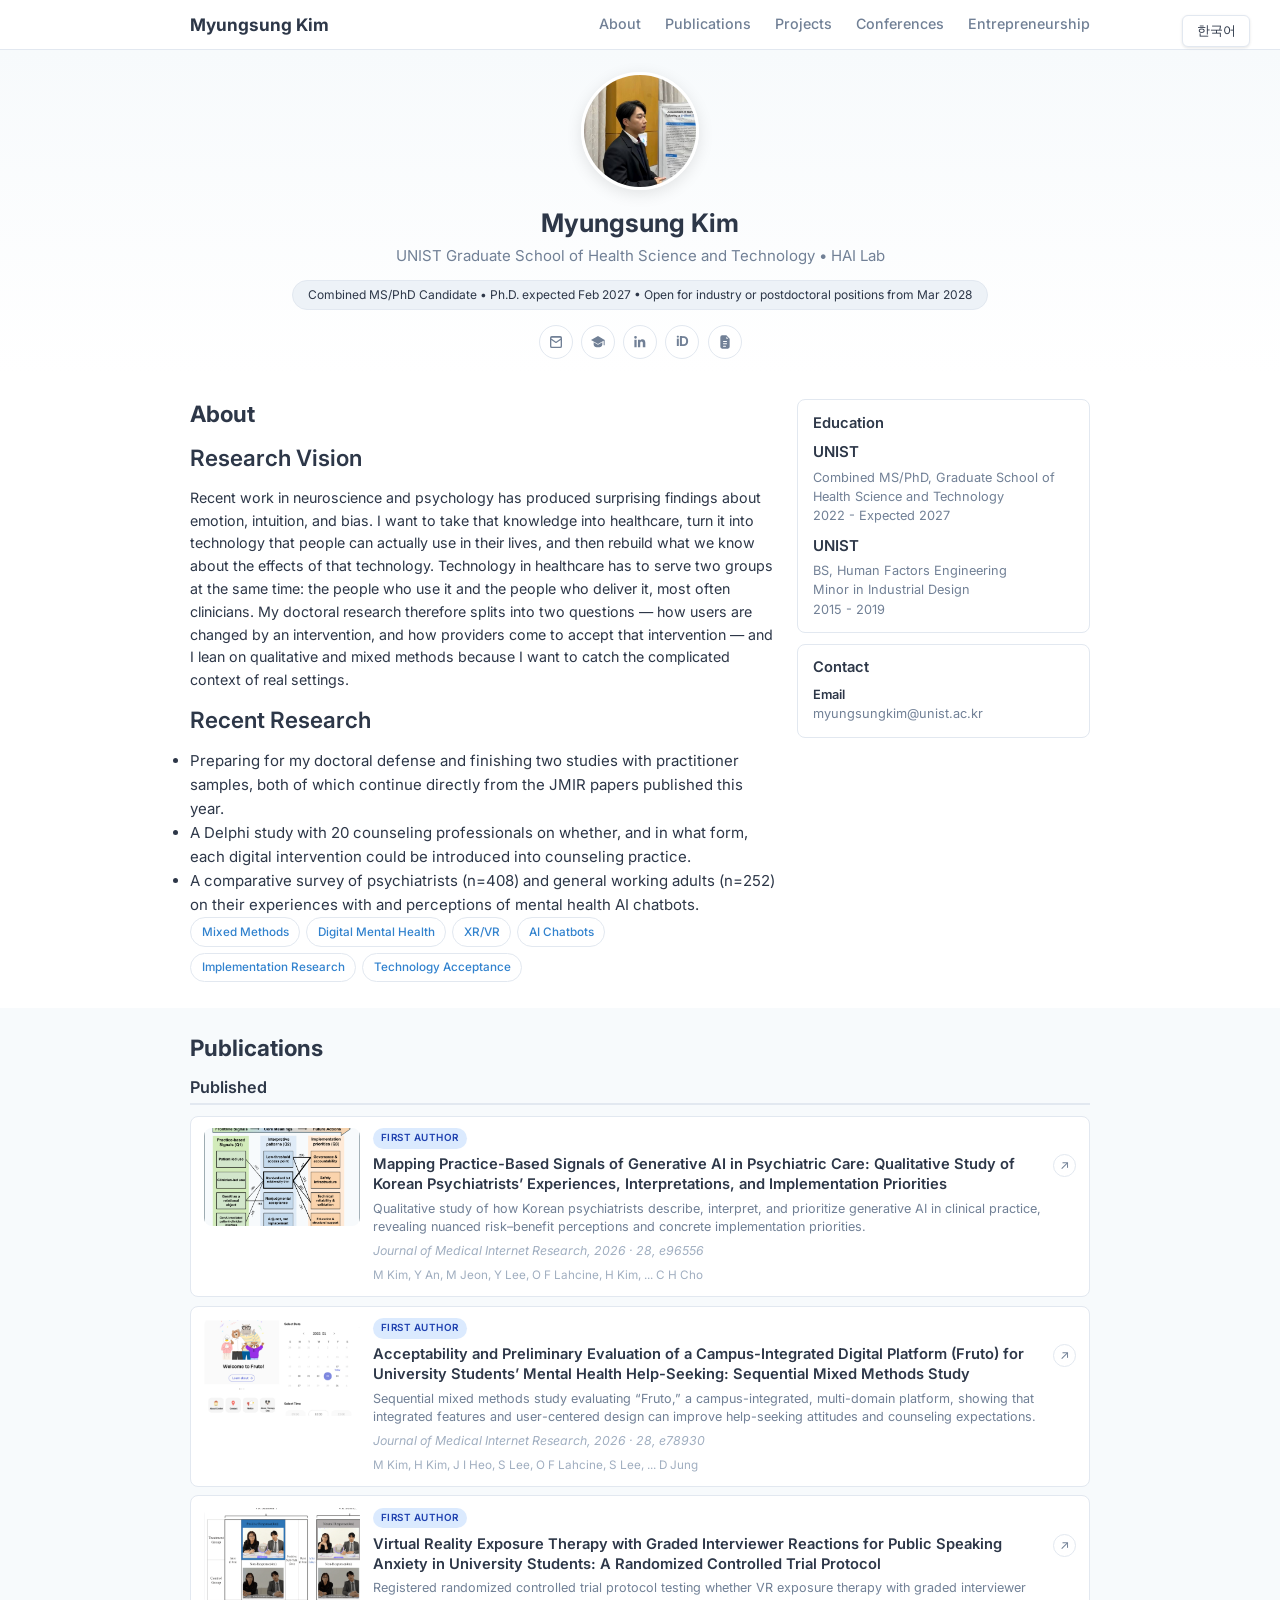
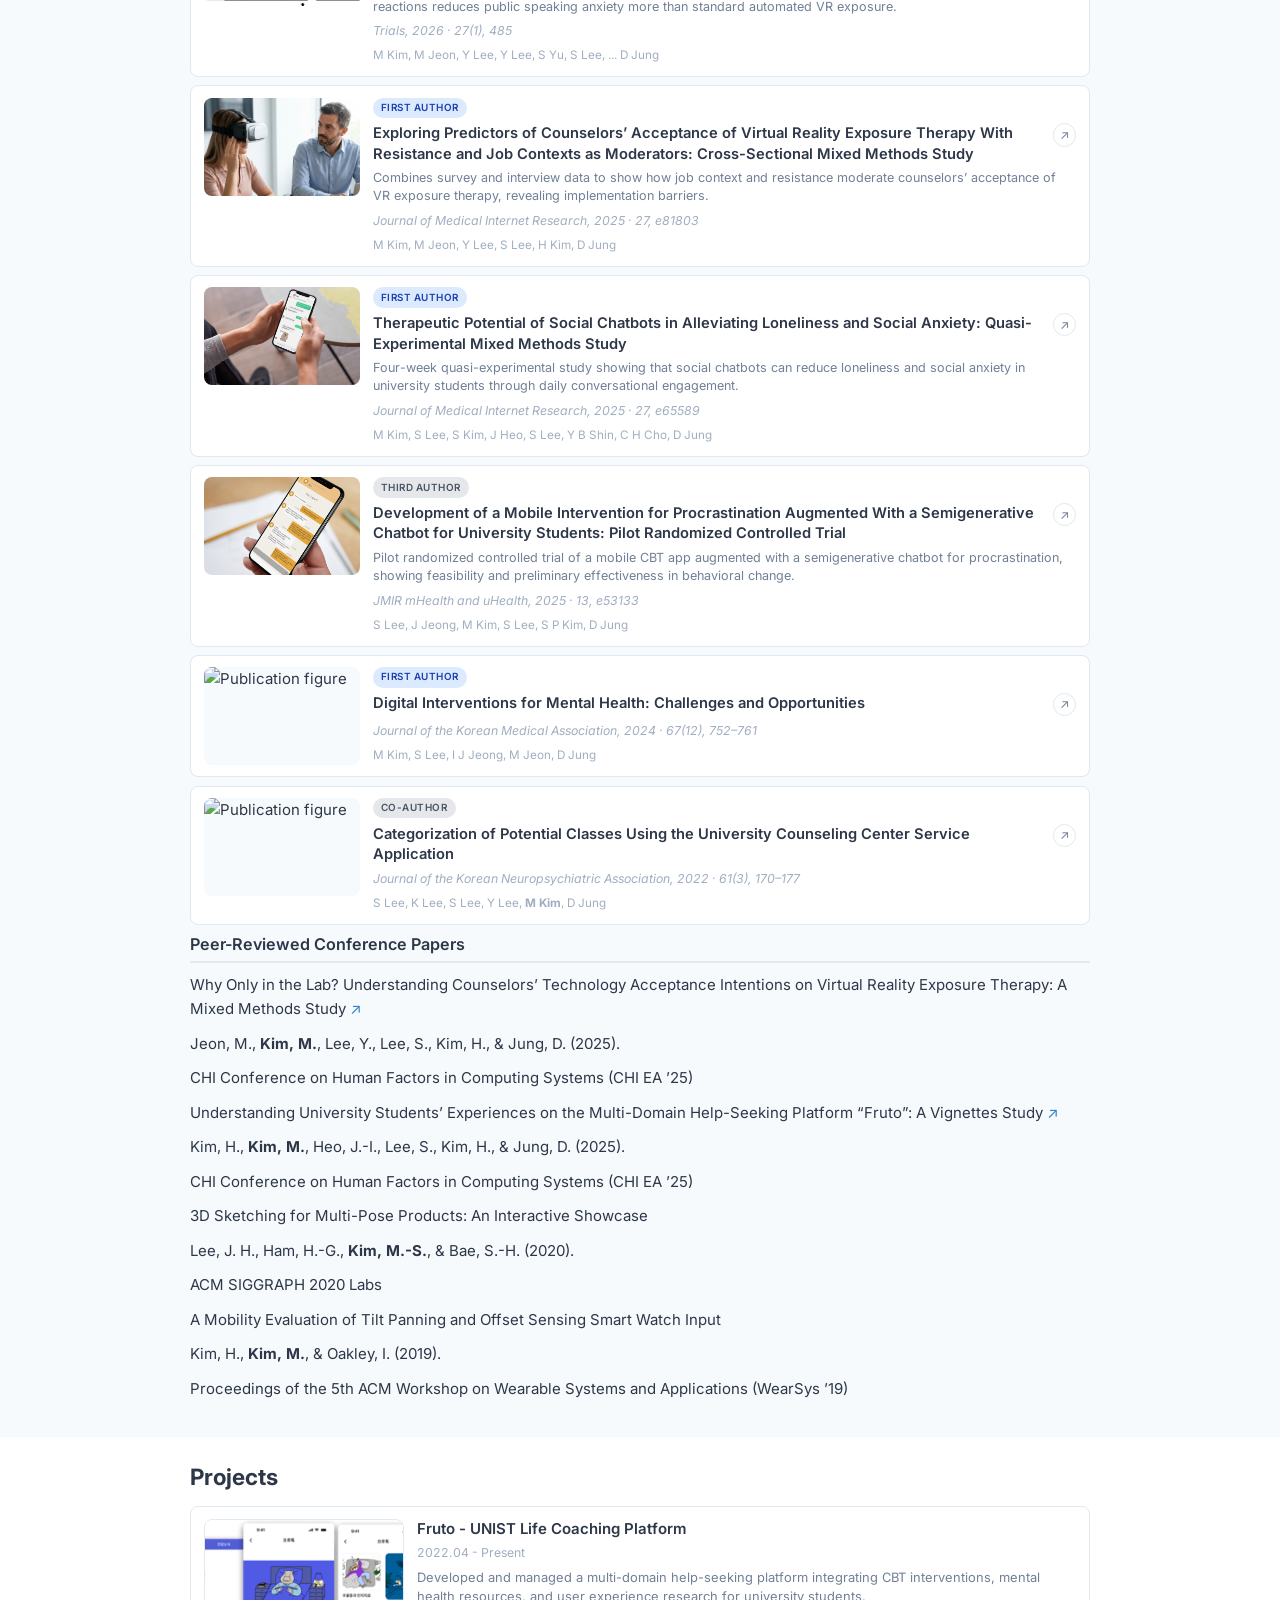
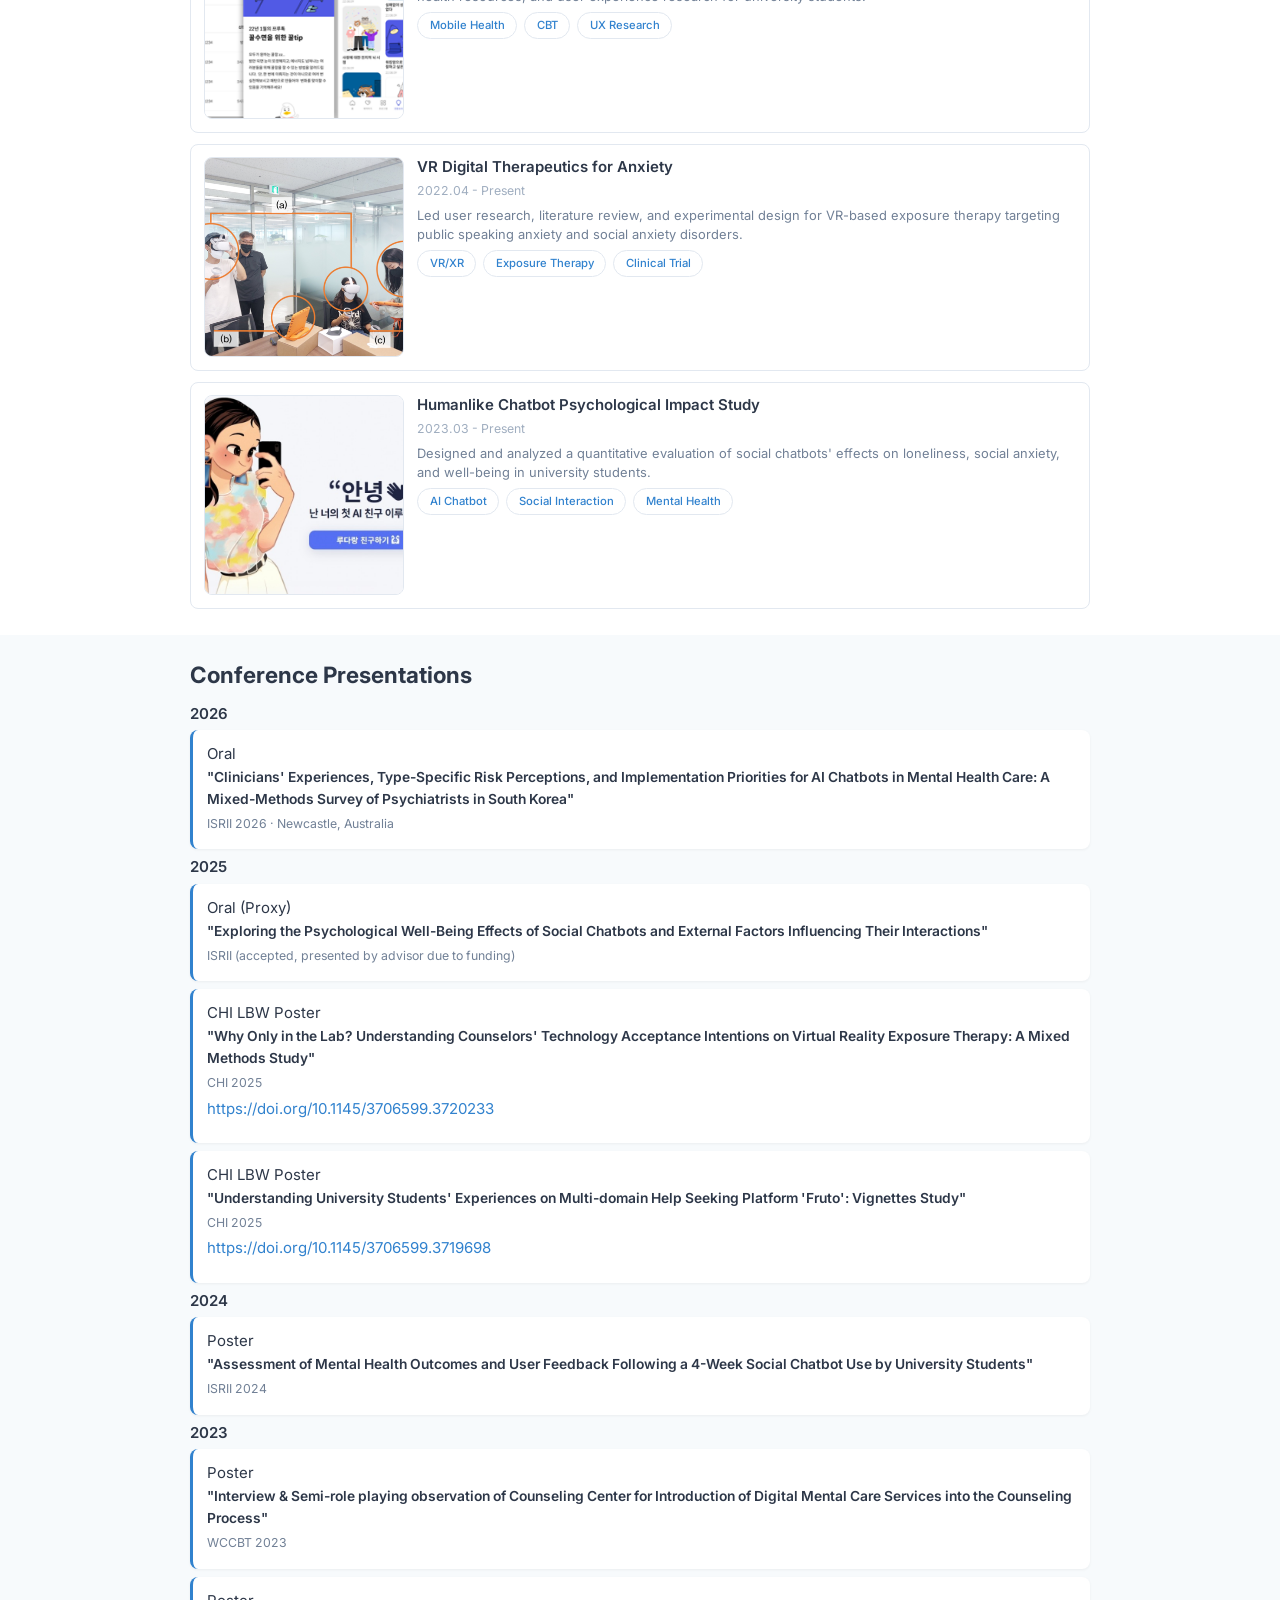
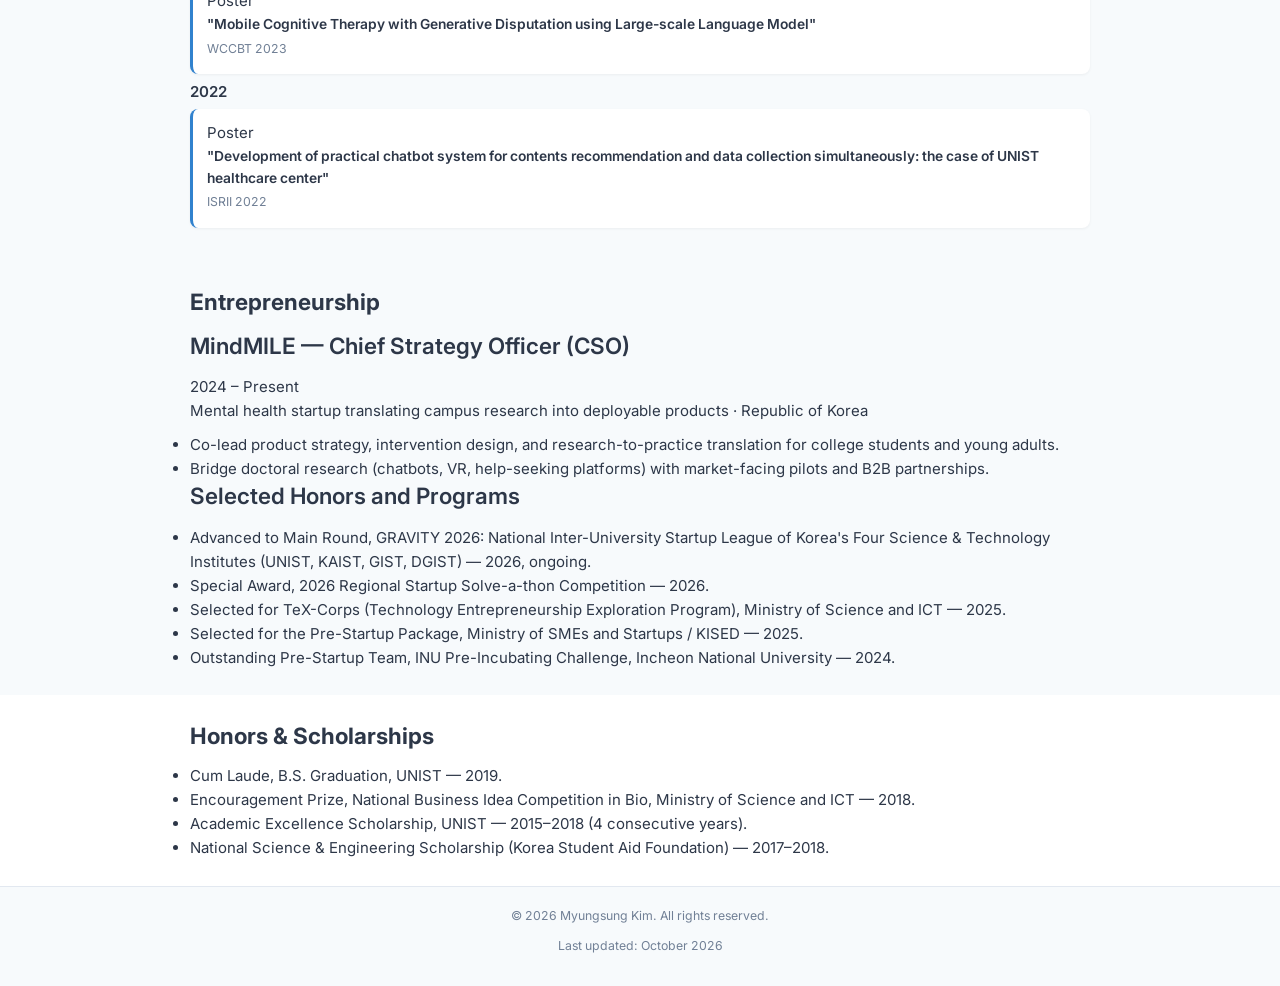
==== commit 0231962c: "Update index.html" ====
--- a/index.html
+++ b/index.html
@@ -30,6 +30,7 @@
                 <a href="#publications" data-en="Publications" data-ko="논문">Publications</a>
                 <a href="#projects" data-en="Projects" data-ko="프로젝트">Projects</a>
                 <a href="#conferences" data-en="Conferences" data-ko="학회">Conferences</a>
+                <a href="#entrepreneurship" class="nav-extra" data-en="Entrepreneurship" data-ko="창업">Entrepreneurship</a>
             </div>
         </div>
     </nav>
@@ -71,12 +72,21 @@
             <div class="about-grid">
                 <div class="about-main">
                     <h2 data-en="About" data-ko="소개">About</h2>
-                    <div class="bio" data-en="I am a researcher working at the intersection of human factors, HCI, and digital mental health. Recent work in neuroscience and psychology has produced surprising findings about emotion, intuition, and bias, and I want to take that knowledge into healthcare, turn it into technology that people can actually use in their lives, and then rebuild what we know about the effects of that technology. Technology in healthcare has to serve two groups at the same time: the people who use it and the people who deliver it, most often clinicians. My doctoral research therefore splits into two questions &mdash; how users are changed by an intervention, and how providers come to accept that intervention. I lean on qualitative and mixed methods because I want to catch the complicated context of real settings. At the HAI Lab I develop and evaluate digital mental health interventions, including AI chatbots, VR-based exposure therapy, and help-seeking platforms for university students, and I am currently finishing two studies with practitioner samples: a Delphi study with 20 counseling professionals, and a comparative survey of psychiatrists (n=408) and general working adults (n=252) on mental health AI chatbots." data-ko="저는 인간공학, HCI, 디지털 정신건강을 잇는 연구자입니다. 신경과학과 심리학이 감정, 직관, 편향에 대해 새롭게 밝혀낸 지식이 의료 현장으로 들어가 사람들이 실제로 쓸 수 있는 기술이 되고, 다시 그 기술의 효과를 우리가 아는 지식으로 재구성되기를 바랍니다. 의료 기술은 그것을 쓰는 사람과 그것을 전달하는 사람(대개 임상가) 두 집단을 동시에 위해야 합니다. 그래서 제 박사 연구는 ‘중재가 사용자를 어떻게 변화시키는가’와 ‘제공자가 그 중재를 어떻게 수용하게 되는가’라는 두 질문으로 나뉩니다. 실제 현장의 복잡한 맥락을 잡아내기 위해 질적·혼합방법론을 주로 사용합니다. 현재 HAI Lab에서 AI 챗봇, VR 노출치료, 대학생 도움요청 플랫폼 등 디지털 정신건강 중재를 개발하고 평가하고 있으며, 실무자 표본을 대상으로 한 두 연구(상담 전문가 20명 대상 델파이 연구, 정신과 의사 n=408 및 일반 성인 n=252 비교 설문)를 마무리하고 있습니다.">
-                        I am a researcher working at the intersection of human factors, HCI, and digital mental health. Recent work in neuroscience and psychology has produced surprising findings about emotion, intuition, and bias, and I want to take that knowledge into healthcare, turn it into technology that people can actually use in their lives, and then rebuild what we know about the effects of that technology. Technology in healthcare has to serve two groups at the same time: the people who use it and the people who deliver it, most often clinicians. My doctoral research therefore splits into two questions &mdash; how users are changed by an intervention, and how providers come to accept that intervention. I lean on qualitative and mixed methods because I want to catch the complicated context of real settings. At the HAI Lab I develop and evaluate digital mental health interventions, including AI chatbots, VR-based exposure therapy, and help-seeking platforms for university students, and I am currently finishing two studies with practitioner samples: a Delphi study with 20 counseling professionals, and a comparative survey of psychiatrists (n=408) and general working adults (n=252) on mental health AI chatbots.
+                    <div class="bio-block">
+                        <h3 class="bio-label" data-en="Research Vision" data-ko="연구 비전">Research Vision</h3>
+                        <div class="bio" data-en="Recent work in neuroscience and psychology has produced surprising findings about emotion, intuition, and bias. I want to take that knowledge into healthcare, turn it into technology that people can actually use in their lives, and then rebuild what we know about the effects of that technology. Technology in healthcare has to serve two groups at the same time: the people who use it and the people who deliver it, most often clinicians. My doctoral research therefore splits into two questions &mdash; how users are changed by an intervention, and how providers come to accept that intervention &mdash; and I lean on qualitative and mixed methods because I want to catch the complicated context of real settings." data-ko="신경과학과 심리학은 감정, 직관, 편향에 대해 새롭고 흥미로운 발견을 내놓고 있습니다. 저는 그 지식을 의료로 가져와 사람들이 실제로 쓸 수 있는 기술로 만들고, 다시 그 기술의 효과에 대해 우리가 아는 것을 새로 쌓고 싶습니다. 의료 기술은 그것을 쓰는 사람과 그것을 전달하는 사람(대개 임상가), 두 집단을 동시에 위해야 합니다. 그래서 제 박사 연구는 ‘중재가 사용자를 어떻게 변화시키는가’와 ‘제공자가 그 중재를 어떻게 수용하게 되는가’라는 두 질문으로 나뉘며, 실제 현장의 복잡한 맥락을 담아내기 위해 질적·혼합방법론을 사용합니다.">
+                            Recent work in neuroscience and psychology has produced surprising findings about emotion, intuition, and bias. I want to take that knowledge into healthcare, turn it into technology that people can actually use in their lives, and then rebuild what we know about the effects of that technology. Technology in healthcare has to serve two groups at the same time: the people who use it and the people who deliver it, most often clinicians. My doctoral research therefore splits into two questions &mdash; how users are changed by an intervention, and how providers come to accept that intervention &mdash; and I lean on qualitative and mixed methods because I want to catch the complicated context of real settings.
+                        </div>
+                    </div>
+                    <div class="bio-block">
+                        <h3 class="bio-label" data-en="Recent Research" data-ko="최근 연구">Recent Research</h3>
+                        <ul class="bio-list">
+                            <li data-en="Preparing for my doctoral defense and finishing two studies with practitioner samples, both of which continue directly from the JMIR papers published this year." data-ko="박사 학위 논문 심사를 준비하며, 올해 게재된 JMIR 논문들에서 직접 이어지는 실무자 표본 대상 두 연구를 마무리하고 있습니다.">Preparing for my doctoral defense and finishing two studies with practitioner samples, both of which continue directly from the JMIR papers published this year.</li>
+                            <li data-en="A Delphi study with 20 counseling professionals on whether, and in what form, each digital intervention could be introduced into counseling practice." data-ko="상담 전문가 20명을 대상으로 각 디지털 중재를 상담 현장에 도입할 수 있는지, 도입한다면 어떤 형태가 적절한지 묻는 델파이 연구.">A Delphi study with 20 counseling professionals on whether, and in what form, each digital intervention could be introduced into counseling practice.</li>
+                            <li data-en="A comparative survey of psychiatrists (n=408) and general working adults (n=252) on their experiences with and perceptions of mental health AI chatbots." data-ko="정신과 의사(n=408)와 일반 성인(n=252)을 비교하여 정신건강 AI 챗봇에 대한 경험과 인식을 조사한 설문 연구.">A comparative survey of psychiatrists (n=408) and general working adults (n=252) on their experiences with and perceptions of mental health AI chatbots.</li>
+                        </ul>
                     </div>
                     <div class="research-tags">
-                        <span class="tag">Human Factors</span>
-                        <span class="tag">HCI</span>
                         <span class="tag">Mixed Methods</span>
                         <span class="tag">Digital Mental Health</span>
                         <span class="tag">XR/VR</span>
@@ -93,10 +103,6 @@
                             <p data-en="Combined MS/PhD, Graduate School of Health Science and Technology<br>2022 - Expected 2027" data-ko="통합 석박사, 의과학<br>2022 - 2027 예정">Combined MS/PhD, Graduate School of Health Science and Technology<br>2022 - Expected 2027</p>
                         </div>
                         <div class="edu-item">
-                            <strong>KAIST</strong>
-                            <p data-en="MS (Incomplete), Industrial Design<br>2019 - 2020" data-ko="석사 (미수료), 산업디자인<br>2019 - 2020">MS (Incomplete), Industrial Design<br>2019 - 2020</p>
-                        </div>
-                        <div class="edu-item">
                             <strong>UNIST</strong>
                             <p data-en="BS, Human Factors Engineering<br>Minor in Industrial Design<br>2015 - 2019" data-ko="학사, 인간공학<br>부전공: 산업디자인<br>2015 - 2019">BS, Human Factors Engineering<br>Minor in Industrial Design<br>2015 - 2019</p>
                         </div>
@@ -116,119 +122,172 @@
             <h2 data-en="Publications" data-ko="논문">Publications</h2>
 
             <h3 class="pub-category" data-en="Published" data-ko="게재 완료">Published</h3>
-
-            <!-- Publication -->
-            <div class="pub-item">
-                <div class="pub-image">
-                    <img src="images/publications/pub6.png" alt="Generative AI in psychiatric care study">
-                </div>
-                <div class="pub-content">
-                    <div class="pub-badges">
-                        <span class="badge badge-first" data-en="First Author" data-ko="제1저자">First Author</span>
-                    </div>
-                    <div class="pub-title-row">
-                        <h4 class="pub-title">Mapping Practice-Based Signals of Generative AI in Psychiatric Care: Qualitative Study of Korean Psychiatrists&rsquo; Experiences, Interpretations, and Implementation Priorities</h4>
-                        <a class="pub-title-link" href="https://www.jmir.org/2026/1/e96556" target="_blank" rel="noopener noreferrer" aria-label="Open publication">&#8599;</a>
-                    </div>
-                    <p class="pub-summary" data-en="Qualitative study of how Korean psychiatrists describe, interpret, and prioritize generative AI in clinical practice, revealing nuanced risk&ndash;benefit perceptions and concrete implementation priorities." data-ko="한국 정신과 의사들이 임상 현장에서 생성형 AI를 어떻게 경험하고 해석하며 우선순위를 두는지 탐구한 질적 연구로, 위험&ndash;편익 인식과 구체적인 현장 적용 우선순위를 밝힙니다.">Qualitative study of how Korean psychiatrists describe, interpret, and prioritize generative AI in clinical practice, revealing nuanced risk&ndash;benefit perceptions and concrete implementation priorities.</p>
-                    <p class="pub-venue">Journal of Medical Internet Research, 2026 &middot; 28, e96556</p>
-                    <p class="pub-authors">M Kim, Y An, M Jeon, Y Lee, O F Lahcine, H Kim, ... C H Cho</p>
-                </div>
-            </div>
-
-            <!-- Publication -->
-            <div class="pub-item">
-                <div class="pub-image">
-                    <img src="images/publications/pub4.png" alt="Fruto platform study">
-                </div>
-                <div class="pub-content">
-                    <div class="pub-badges">
-                        <span class="badge badge-first" data-en="First Author" data-ko="제1저자">First Author</span>
-                    </div>
-                    <div class="pub-title-row">
-                        <h4 class="pub-title">Acceptability and Preliminary Evaluation of a Campus-Integrated Digital Platform (Fruto) for University Students&rsquo; Mental Health Help-Seeking: Sequential Mixed Methods Study</h4>
-                        <a class="pub-title-link" href="https://www.jmir.org/2026/1/e78930/" target="_blank" rel="noopener noreferrer" aria-label="Open publication">&#8599;</a>
-                    </div>
-                    <p class="pub-summary" data-en="Sequential mixed methods study evaluating &ldquo;Fruto,&rdquo; a campus-integrated, multi-domain platform, showing that integrated features and user-centered design can improve help-seeking attitudes and counseling expectations." data-ko="대학생의 정신건강 도움추구를 촉진하는 캠퍼스 통합형 다영역 플랫폼 &lsquo;Fruto&rsquo;를 평가한 순차적 혼합방법 연구로, 통합 기능과 사용자 중심 설계가 도움추구 태도와 상담 기대를 향상시킬 수 있음을 보여줍니다.">Sequential mixed methods study evaluating &ldquo;Fruto,&rdquo; a campus-integrated, multi-domain platform, showing that integrated features and user-centered design can improve help-seeking attitudes and counseling expectations.</p>
-                    <p class="pub-venue">Journal of Medical Internet Research, 2026 &middot; 28, e78930</p>
-                    <p class="pub-authors">M Kim, H Kim, J I Heo, S Lee, O F Lahcine, S Lee, ... D Jung</p>
-                </div>
-            </div>
-
-            <!-- Publication -->
-            <div class="pub-item">
-                <div class="pub-image">
-                    <img src="images/publications/pub5.png" alt="VR exposure therapy RCT protocol">
-                </div>
-                <div class="pub-content">
-                    <div class="pub-badges">
-                        <span class="badge badge-first" data-en="First Author" data-ko="제1저자">First Author</span>
-                    </div>
-                    <div class="pub-title-row">
-                        <h4 class="pub-title">Virtual Reality Exposure Therapy with Graded Interviewer Reactions for Public Speaking Anxiety in University Students: A Randomized Controlled Trial Protocol</h4>
-                        <a class="pub-title-link" href="https://doi.org/10.1186/s13063-026-09779-0" target="_blank" rel="noopener noreferrer" aria-label="Open publication">&#8599;</a>
-                    </div>
-                    <p class="pub-summary" data-en="Registered randomized controlled trial protocol testing whether VR exposure therapy with graded interviewer reactions reduces public speaking anxiety more than standard automated VR exposure." data-ko="단계적 면접관 반응을 포함한 VR 노출치료가 표준 자동화 VR 노출보다 발표불안을 더 크게 감소시키는지 검증하는 등록된 무작위 대조군 임상시험 프로토콜입니다.">Registered randomized controlled trial protocol testing whether VR exposure therapy with graded interviewer reactions reduces public speaking anxiety more than standard automated VR exposure.</p>
-                    <p class="pub-venue">Trials, 2026 &middot; 27(1), 485</p>
-                    <p class="pub-authors">M Kim, M Jeon, Y Lee, Y Lee, S Yu, S Lee, ... D Jung</p>
-                </div>
-            </div>
-
-            <!-- Publication -->
-            <div class="pub-item">
-                <div class="pub-image">
-                    <img src="images/publications/pub1.png" alt="VR therapy study">
-                </div>
-                <div class="pub-content">
-                    <div class="pub-badges">
-                        <span class="badge badge-first" data-en="First Author" data-ko="제1저자">First Author</span>
-                    </div>
-                    <div class="pub-title-row">
-                        <h4 class="pub-title">Exploring Predictors of Counselors&rsquo; Acceptance of Virtual Reality Exposure Therapy With Resistance and Job Contexts as Moderators: Cross-Sectional Mixed Methods Study</h4>
-                        <a class="pub-title-link" href="https://www.jmir.org/2025/1/e81803/" target="_blank" rel="noopener noreferrer" aria-label="Open publication">&#8599;</a>
-                    </div>
-                    <p class="pub-summary" data-en="Combines survey and interview data to show how job context and resistance moderate counselors&rsquo; acceptance of VR exposure therapy, revealing implementation barriers." data-ko="설문과 인터뷰 데이터를 결합해 직무 맥락과 저항감이 상담사의 VR 노출치료 수용에 어떻게 영향을 미치는지 보여주고, 현장 적용 장벽을 밝힙니다.">Combines survey and interview data to show how job context and resistance moderate counselors&rsquo; acceptance of VR exposure therapy, revealing implementation barriers.</p>
-                    <p class="pub-venue">Journal of Medical Internet Research, 2025 &middot; 27, e81803</p>
-                    <p class="pub-authors">M Kim, M Jeon, Y Lee, S Lee, H Kim, D Jung</p>
-                </div>
-            </div>
-
-            <!-- Publication -->
-            <div class="pub-item">
-                <div class="pub-image">
-                    <img src="images/publications/pub2.png" alt="Social chatbot study">
-                </div>
-                <div class="pub-content">
-                    <div class="pub-badges">
-                        <span class="badge badge-first" data-en="First Author" data-ko="제1저자">First Author</span>
-                    </div>
-                    <div class="pub-title-row">
-                        <h4 class="pub-title">Therapeutic Potential of Social Chatbots in Alleviating Loneliness and Social Anxiety: Quasi-Experimental Mixed Methods Study</h4>
-                        <a class="pub-title-link" href="https://www.jmir.org/2025/1/e65589/" target="_blank" rel="noopener noreferrer" aria-label="Open publication">&#8599;</a>
-                    </div>
-                    <p class="pub-summary" data-en="Four-week quasi-experimental study showing that social chatbots can reduce loneliness and social anxiety in university students through daily conversational engagement." data-ko="4주간의 준실험 연구로, 소셜 챗봇이 일상적 대화 참여를 통해 대학생의 외로움과 사회불안을 감소시킬 수 있음을 보여줍니다.">Four-week quasi-experimental study showing that social chatbots can reduce loneliness and social anxiety in university students through daily conversational engagement.</p>
-                    <p class="pub-venue">Journal of Medical Internet Research, 2025 &middot; 27, e65589</p>
-                    <p class="pub-authors">M Kim, S Lee, S Kim, J Heo, S Lee, Y B Shin, C H Cho, D Jung</p>
-                </div>
-            </div>
-
-            <!-- Publication -->
-            <div class="pub-item">
-                <div class="pub-image">
-                    <img src="images/publications/pub3.png" alt="Procrastination chatbot study">
-                </div>
-                <div class="pub-content">
-                    <div class="pub-badges">
-                        <span class="badge badge-third" data-en="Third Author" data-ko="제3저자">Third Author</span>
-                    </div>
-                    <div class="pub-title-row">
-                        <h4 class="pub-title">Development of a Mobile Intervention for Procrastination Augmented With a Semigenerative Chatbot for University Students: Pilot Randomized Controlled Trial</h4>
-                        <a class="pub-title-link" href="https://mhealth.jmir.org/2025/1/e53133/" target="_blank" rel="noopener noreferrer" aria-label="Open publication">&#8599;</a>
-                    </div>
-                    <p class="pub-summary" data-en="Pilot randomized controlled trial of a mobile CBT app augmented with a semigenerative chatbot for procrastination, showing feasibility and preliminary effectiveness in behavioral change." data-ko="챗봇이 증강된 모바일 CBT 앱의 파일럿 무작위 대조군 연구로, 미루기 행동 변화에서 실행 가능성과 초기 효과를 입증합니다.">Pilot randomized controlled trial of a mobile CBT app augmented with a semigenerative chatbot for procrastination, showing feasibility and preliminary effectiveness in behavioral change.</p>
-                    <p class="pub-venue">JMIR mHealth and uHealth, 2025 &middot; 13, e53133</p>
-                    <p class="pub-authors">S Lee, J Jeong, M Kim, S Lee, S P Kim, D Jung</p>
-                </div>
+            <div class="pub-list">
+                <div class="pub-item">
+                    <div class="pub-image">
+                        <img src="images/publications/pub6.png" alt="Publication figure">
+                    </div>
+                    <div class="pub-content">
+                        <div class="pub-badges">
+                            <span class="badge badge-first" data-en="First Author" data-ko="제1저자">First Author</span>
+                        </div>
+                        <div class="pub-title-row">
+                            <h4 class="pub-title">Mapping Practice-Based Signals of Generative AI in Psychiatric Care: Qualitative Study of Korean Psychiatrists&rsquo; Experiences, Interpretations, and Implementation Priorities</h4>
+                            <a class="pub-title-link" href="https://www.jmir.org/2026/1/e96556" target="_blank" rel="noopener noreferrer" aria-label="Open publication">&#8599;</a>
+                        </div>
+                        <p class="pub-summary" data-en="Qualitative study of how Korean psychiatrists describe, interpret, and prioritize generative AI in clinical practice, revealing nuanced risk&ndash;benefit perceptions and concrete implementation priorities." data-ko="한국 정신과 의사들이 임상 현장에서 생성형 AI를 어떻게 경험하고 해석하며 우선순위를 두는지 탐구한 질적 연구로, 위험&ndash;편익 인식과 구체적인 현장 적용 우선순위를 밝힙니다.">Qualitative study of how Korean psychiatrists describe, interpret, and prioritize generative AI in clinical practice, revealing nuanced risk&ndash;benefit perceptions and concrete implementation priorities.</p>
+                        <p class="pub-venue">Journal of Medical Internet Research, 2026 &middot; 28, e96556</p>
+                        <p class="pub-authors">M Kim, Y An, M Jeon, Y Lee, O F Lahcine, H Kim, ... C H Cho</p>
+                    </div>
+                </div>
+
+                <div class="pub-item">
+                    <div class="pub-image">
+                        <img src="images/publications/pub4.png" alt="Publication figure">
+                    </div>
+                    <div class="pub-content">
+                        <div class="pub-badges">
+                            <span class="badge badge-first" data-en="First Author" data-ko="제1저자">First Author</span>
+                        </div>
+                        <div class="pub-title-row">
+                            <h4 class="pub-title">Acceptability and Preliminary Evaluation of a Campus-Integrated Digital Platform (Fruto) for University Students&rsquo; Mental Health Help-Seeking: Sequential Mixed Methods Study</h4>
+                            <a class="pub-title-link" href="https://www.jmir.org/2026/1/e78930/" target="_blank" rel="noopener noreferrer" aria-label="Open publication">&#8599;</a>
+                        </div>
+                        <p class="pub-summary" data-en="Sequential mixed methods study evaluating &ldquo;Fruto,&rdquo; a campus-integrated, multi-domain platform, showing that integrated features and user-centered design can improve help-seeking attitudes and counseling expectations." data-ko="대학생의 정신건강 도움추구를 촉진하는 캠퍼스 통합형 다영역 플랫폼 &lsquo;Fruto&rsquo;를 평가한 순차적 혼합방법 연구로, 통합 기능과 사용자 중심 설계가 도움추구 태도와 상담 기대를 향상시킬 수 있음을 보여줍니다.">Sequential mixed methods study evaluating &ldquo;Fruto,&rdquo; a campus-integrated, multi-domain platform, showing that integrated features and user-centered design can improve help-seeking attitudes and counseling expectations.</p>
+                        <p class="pub-venue">Journal of Medical Internet Research, 2026 &middot; 28, e78930</p>
+                        <p class="pub-authors">M Kim, H Kim, J I Heo, S Lee, O F Lahcine, S Lee, ... D Jung</p>
+                    </div>
+                </div>
+
+                <div class="pub-item">
+                    <div class="pub-image">
+                        <img src="images/publications/pub5.png" alt="Publication figure">
+                    </div>
+                    <div class="pub-content">
+                        <div class="pub-badges">
+                            <span class="badge badge-first" data-en="First Author" data-ko="제1저자">First Author</span>
+                        </div>
+                        <div class="pub-title-row">
+                            <h4 class="pub-title">Virtual Reality Exposure Therapy with Graded Interviewer Reactions for Public Speaking Anxiety in University Students: A Randomized Controlled Trial Protocol</h4>
+                            <a class="pub-title-link" href="https://doi.org/10.1186/s13063-026-09779-0" target="_blank" rel="noopener noreferrer" aria-label="Open publication">&#8599;</a>
+                        </div>
+                        <p class="pub-summary" data-en="Registered randomized controlled trial protocol testing whether VR exposure therapy with graded interviewer reactions reduces public speaking anxiety more than standard automated VR exposure." data-ko="단계적 면접관 반응을 포함한 VR 노출치료가 표준 자동화 VR 노출보다 발표불안을 더 크게 감소시키는지 검증하는 등록된 무작위 대조군 임상시험 프로토콜입니다.">Registered randomized controlled trial protocol testing whether VR exposure therapy with graded interviewer reactions reduces public speaking anxiety more than standard automated VR exposure.</p>
+                        <p class="pub-venue">Trials, 2026 &middot; 27(1), 485</p>
+                        <p class="pub-authors">M Kim, M Jeon, Y Lee, Y Lee, S Yu, S Lee, ... D Jung</p>
+                    </div>
+                </div>
+
+                <div class="pub-item">
+                    <div class="pub-image">
+                        <img src="images/publications/pub1.png" alt="Publication figure">
+                    </div>
+                    <div class="pub-content">
+                        <div class="pub-badges">
+                            <span class="badge badge-first" data-en="First Author" data-ko="제1저자">First Author</span>
+                        </div>
+                        <div class="pub-title-row">
+                            <h4 class="pub-title">Exploring Predictors of Counselors&rsquo; Acceptance of Virtual Reality Exposure Therapy With Resistance and Job Contexts as Moderators: Cross-Sectional Mixed Methods Study</h4>
+                            <a class="pub-title-link" href="https://www.jmir.org/2025/1/e81803/" target="_blank" rel="noopener noreferrer" aria-label="Open publication">&#8599;</a>
+                        </div>
+                        <p class="pub-summary" data-en="Combines survey and interview data to show how job context and resistance moderate counselors&rsquo; acceptance of VR exposure therapy, revealing implementation barriers." data-ko="설문과 인터뷰 데이터를 결합해 직무 맥락과 저항감이 상담사의 VR 노출치료 수용에 어떻게 영향을 미치는지 보여주고, 현장 적용 장벽을 밝힙니다.">Combines survey and interview data to show how job context and resistance moderate counselors&rsquo; acceptance of VR exposure therapy, revealing implementation barriers.</p>
+                        <p class="pub-venue">Journal of Medical Internet Research, 2025 &middot; 27, e81803</p>
+                        <p class="pub-authors">M Kim, M Jeon, Y Lee, S Lee, H Kim, D Jung</p>
+                    </div>
+                </div>
+
+                <div class="pub-item">
+                    <div class="pub-image">
+                        <img src="images/publications/pub2.png" alt="Publication figure">
+                    </div>
+                    <div class="pub-content">
+                        <div class="pub-badges">
+                            <span class="badge badge-first" data-en="First Author" data-ko="제1저자">First Author</span>
+                        </div>
+                        <div class="pub-title-row">
+                            <h4 class="pub-title">Therapeutic Potential of Social Chatbots in Alleviating Loneliness and Social Anxiety: Quasi-Experimental Mixed Methods Study</h4>
+                            <a class="pub-title-link" href="https://www.jmir.org/2025/1/e65589/" target="_blank" rel="noopener noreferrer" aria-label="Open publication">&#8599;</a>
+                        </div>
+                        <p class="pub-summary" data-en="Four-week quasi-experimental study showing that social chatbots can reduce loneliness and social anxiety in university students through daily conversational engagement." data-ko="4주간의 준실험 연구로, 소셜 챗봇이 일상적 대화 참여를 통해 대학생의 외로움과 사회불안을 감소시킬 수 있음을 보여줍니다.">Four-week quasi-experimental study showing that social chatbots can reduce loneliness and social anxiety in university students through daily conversational engagement.</p>
+                        <p class="pub-venue">Journal of Medical Internet Research, 2025 &middot; 27, e65589</p>
+                        <p class="pub-authors">M Kim, S Lee, S Kim, J Heo, S Lee, Y B Shin, C H Cho, D Jung</p>
+                    </div>
+                </div>
+
+                <div class="pub-item">
+                    <div class="pub-image">
+                        <img src="images/publications/pub3.png" alt="Publication figure">
+                    </div>
+                    <div class="pub-content">
+                        <div class="pub-badges">
+                            <span class="badge badge-third" data-en="Third Author" data-ko="제3저자">Third Author</span>
+                        </div>
+                        <div class="pub-title-row">
+                            <h4 class="pub-title">Development of a Mobile Intervention for Procrastination Augmented With a Semigenerative Chatbot for University Students: Pilot Randomized Controlled Trial</h4>
+                            <a class="pub-title-link" href="https://mhealth.jmir.org/2025/1/e53133/" target="_blank" rel="noopener noreferrer" aria-label="Open publication">&#8599;</a>
+                        </div>
+                        <p class="pub-summary" data-en="Pilot randomized controlled trial of a mobile CBT app augmented with a semigenerative chatbot for procrastination, showing feasibility and preliminary effectiveness in behavioral change." data-ko="챗봇이 증강된 모바일 CBT 앱의 파일럿 무작위 대조군 연구로, 미루기 행동 변화에서 실행 가능성과 초기 효과를 입증합니다.">Pilot randomized controlled trial of a mobile CBT app augmented with a semigenerative chatbot for procrastination, showing feasibility and preliminary effectiveness in behavioral change.</p>
+                        <p class="pub-venue">JMIR mHealth and uHealth, 2025 &middot; 13, e53133</p>
+                        <p class="pub-authors">S Lee, J Jeong, M Kim, S Lee, S P Kim, D Jung</p>
+                    </div>
+                </div>
+
+                <div class="pub-item">
+                    <div class="pub-image">
+                        <img src="images/publications/jkma2024.png" alt="Publication figure">
+                    </div>
+                    <div class="pub-content">
+                        <div class="pub-badges">
+                            <span class="badge badge-first" data-en="First Author" data-ko="제1저자">First Author</span>
+                        </div>
+                        <div class="pub-title-row">
+                            <h4 class="pub-title">Digital Interventions for Mental Health: Challenges and Opportunities</h4>
+                            <a class="pub-title-link" href="https://doi.org/10.5124/jkma.2024.67.12.752" target="_blank" rel="noopener noreferrer" aria-label="Open publication">&#8599;</a>
+                        </div>
+                        <p class="pub-venue">Journal of the Korean Medical Association, 2024 &middot; 67(12), 752&ndash;761</p>
+                        <p class="pub-authors">M Kim, S Lee, I J Jeong, M Jeon, D Jung</p>
+                    </div>
+                </div>
+
+                <div class="pub-item">
+                    <div class="pub-image">
+                        <img src="images/publications/jknpa2022.png" alt="Publication figure">
+                    </div>
+                    <div class="pub-content">
+                        <div class="pub-badges">
+                            <span class="badge badge-third" data-en="Co-Author" data-ko="공저자">Co-Author</span>
+                        </div>
+                        <div class="pub-title-row">
+                            <h4 class="pub-title">Categorization of Potential Classes Using the University Counseling Center Service Application</h4>
+                            <a class="pub-title-link" href="https://doi.org/10.4306/jknpa.2022.61.3.170" target="_blank" rel="noopener noreferrer" aria-label="Open publication">&#8599;</a>
+                        </div>
+                        <p class="pub-venue">Journal of the Korean Neuropsychiatric Association, 2022 &middot; 61(3), 170&ndash;177</p>
+                        <p class="pub-authors">S Lee, K Lee, S Lee, Y Lee, <strong>M Kim</strong>, D Jung</p>
+                    </div>
+                </div>
+            </div>
+
+            <h3 class="pub-category" data-en="Peer-Reviewed Conference Papers" data-ko="동료심사 학회 논문">Peer-Reviewed Conference Papers</h3>
+            <div class="peer-list">
+                    <div class="peer-item">
+                        <p class="peer-title">Why Only in the Lab? Understanding Counselors&rsquo; Technology Acceptance Intentions on Virtual Reality Exposure Therapy: A Mixed Methods Study <a href="https://doi.org/10.1145/3706599.3720233" target="_blank" rel="noopener noreferrer" aria-label="Open paper">&#8599;</a></p>
+                        <p class="peer-authors">Jeon, M., <strong>Kim, M.</strong>, Lee, Y., Lee, S., Kim, H., &amp; Jung, D. (2025).</p>
+                        <p class="peer-venue">CHI Conference on Human Factors in Computing Systems (CHI EA &rsquo;25)</p>
+                    </div>
+                    <div class="peer-item">
+                        <p class="peer-title">Understanding University Students&rsquo; Experiences on the Multi-Domain Help-Seeking Platform &ldquo;Fruto&rdquo;: A Vignettes Study <a href="https://doi.org/10.1145/3706599.3719698" target="_blank" rel="noopener noreferrer" aria-label="Open paper">&#8599;</a></p>
+                        <p class="peer-authors">Kim, H., <strong>Kim, M.</strong>, Heo, J.-I., Lee, S., Kim, H., &amp; Jung, D. (2025).</p>
+                        <p class="peer-venue">CHI Conference on Human Factors in Computing Systems (CHI EA &rsquo;25)</p>
+                    </div>
+                    <div class="peer-item">
+                        <p class="peer-title">3D Sketching for Multi-Pose Products: An Interactive Showcase</p>
+                        <p class="peer-authors">Lee, J. H., Ham, H.-G., <strong>Kim, M.-S.</strong>, &amp; Bae, S.-H. (2020).</p>
+                        <p class="peer-venue">ACM SIGGRAPH 2020 Labs</p>
+                    </div>
+                    <div class="peer-item">
+                        <p class="peer-title">A Mobility Evaluation of Tilt Panning and Offset Sensing Smart Watch Input</p>
+                        <p class="peer-authors">Kim, H., <strong>Kim, M.</strong>, &amp; Oakley, I. (2019).</p>
+                        <p class="peer-venue">Proceedings of the 5th ACM Workshop on Wearable Systems and Applications (WearSys &rsquo;19)</p>
+                    </div>
             </div>
 
         </div>
@@ -310,7 +369,7 @@
                     <div class="conf-item">
                         <span class="conf-type oral" data-en="Oral" data-ko="구연 발표">Oral</span>
                         <p class="conf-title">"Clinicians' Experiences, Type-Specific Risk Perceptions, and Implementation Priorities for AI Chatbots in Mental Health Care: A Mixed-Methods Survey of Psychiatrists in South Korea"</p>
-                        <p class="conf-venue">ISRII (under review)</p>
+                        <p class="conf-venue">ISRII 2026 &middot; Newcastle, Australia</p>
                     </div>
                 </div>
 
@@ -331,7 +390,7 @@
                         <span class="conf-type poster">CHI LBW Poster</span>
                         <p class="conf-title">"Understanding University Students' Experiences on Multi-domain Help Seeking Platform 'Fruto': Vignettes Study"</p>
                         <p class="conf-venue">CHI 2025</p>
-                        <p class="conf-link"><a href="https://doi.org/10.1145/3706599.371969" target="_blank">https://doi.org/10.1145/3706599.371969</a></p>
+                        <p class="conf-link"><a href="https://doi.org/10.1145/3706599.3719698" target="_blank">https://doi.org/10.1145/3706599.3719698</a></p>
                     </div>
                 </div>
 
@@ -406,6 +465,46 @@
         </div>
     </section>-->
 
+    <!-- Entrepreneurship Section -->
+    <section id="entrepreneurship" class="section section-gray">
+        <div class="container">
+            <h2 data-en="Entrepreneurship" data-ko="창업">Entrepreneurship</h2>
+            <div class="ent-card">
+                <div class="ent-head">
+                    <h3 class="ent-role">MindMILE &mdash; Chief Strategy Officer (CSO)</h3>
+                    <span class="ent-period">2024 &ndash; Present</span>
+                </div>
+                <p class="ent-desc" data-en="Mental health startup translating campus research into deployable products &middot; Republic of Korea" data-ko="캠퍼스 연구를 실제 제품으로 옮기는 정신건강 스타트업 &middot; 대한민국">Mental health startup translating campus research into deployable products &middot; Republic of Korea</p>
+                <ul class="ent-list">
+                        <li data-en="Co-lead product strategy, intervention design, and research-to-practice translation for college students and young adults." data-ko="대학생·청년을 위한 제품 전략, 중재 설계, 연구-실무 전환을 공동 총괄.">Co-lead product strategy, intervention design, and research-to-practice translation for college students and young adults.</li>
+                        <li data-en="Bridge doctoral research (chatbots, VR, help-seeking platforms) with market-facing pilots and B2B partnerships." data-ko="박사 연구(챗봇, VR, 도움요청 플랫폼)를 시장 대상 파일럿 및 B2B 파트너십과 연결.">Bridge doctoral research (chatbots, VR, help-seeking platforms) with market-facing pilots and B2B partnerships.</li>
+                </ul>
+            </div>
+
+            <h3 class="sub-category" data-en="Selected Honors and Programs" data-ko="주요 수상 및 프로그램">Selected Honors and Programs</h3>
+            <ul class="award-list">
+                    <li data-en="Advanced to Main Round, GRAVITY 2026: National Inter-University Startup League of Korea's Four Science &amp; Technology Institutes (UNIST, KAIST, GIST, DGIST) &mdash; 2026, ongoing." data-ko="GRAVITY 2026: 국내 4대 과학기술원(UNIST, KAIST, GIST, DGIST) 연합 창업리그 본선 진출 &mdash; 2026, 진행 중.">Advanced to Main Round, GRAVITY 2026: National Inter-University Startup League of Korea's Four Science &amp; Technology Institutes (UNIST, KAIST, GIST, DGIST) &mdash; 2026, ongoing.</li>
+                    <li data-en="Special Award, 2026 Regional Startup Solve-a-thon Competition &mdash; 2026." data-ko="2026 지역 창업 솔브어톤 경진대회 특별상 &mdash; 2026.">Special Award, 2026 Regional Startup Solve-a-thon Competition &mdash; 2026.</li>
+                    <li data-en="Selected for TeX-Corps (Technology Entrepreneurship Exploration Program), Ministry of Science and ICT &mdash; 2025." data-ko="과학기술정보통신부 TeX-Corps(기술창업탐색프로그램) 선정 &mdash; 2025.">Selected for TeX-Corps (Technology Entrepreneurship Exploration Program), Ministry of Science and ICT &mdash; 2025.</li>
+                    <li data-en="Selected for the Pre-Startup Package, Ministry of SMEs and Startups / KISED &mdash; 2025." data-ko="중소벤처기업부·창업진흥원 예비창업패키지 선정 &mdash; 2025.">Selected for the Pre-Startup Package, Ministry of SMEs and Startups / KISED &mdash; 2025.</li>
+                    <li data-en="Outstanding Pre-Startup Team, INU Pre-Incubating Challenge, Incheon National University &mdash; 2024." data-ko="인천대학교 INU 예비창업 인큐베이팅 챌린지 우수 예비창업팀 &mdash; 2024.">Outstanding Pre-Startup Team, INU Pre-Incubating Challenge, Incheon National University &mdash; 2024.</li>
+            </ul>
+        </div>
+    </section>
+
+    <!-- Honors Section -->
+    <section id="honors" class="section">
+        <div class="container">
+            <h2 data-en="Honors &amp; Scholarships" data-ko="수상 및 장학">Honors &amp; Scholarships</h2>
+            <ul class="award-list">
+                    <li data-en="Cum Laude, B.S. Graduation, UNIST &mdash; 2019." data-ko="UNIST 학사 졸업 우등(Cum Laude) &mdash; 2019.">Cum Laude, B.S. Graduation, UNIST &mdash; 2019.</li>
+                    <li data-en="Encouragement Prize, National Business Idea Competition in Bio, Ministry of Science and ICT &mdash; 2018." data-ko="과학기술정보통신부 전국 바이오 창업 아이디어 경진대회 장려상 &mdash; 2018.">Encouragement Prize, National Business Idea Competition in Bio, Ministry of Science and ICT &mdash; 2018.</li>
+                    <li data-en="Academic Excellence Scholarship, UNIST &mdash; 2015&ndash;2018 (4 consecutive years)." data-ko="UNIST 성적우수 장학금 &mdash; 2015&ndash;2018 (4년 연속).">Academic Excellence Scholarship, UNIST &mdash; 2015&ndash;2018 (4 consecutive years).</li>
+                    <li data-en="National Science &amp; Engineering Scholarship (Korea Student Aid Foundation) &mdash; 2017&ndash;2018." data-ko="국가 이공계 장학금(한국장학재단) &mdash; 2017&ndash;2018.">National Science &amp; Engineering Scholarship (Korea Student Aid Foundation) &mdash; 2017&ndash;2018.</li>
+            </ul>
+        </div>
+    </section>
+
     <!-- Footer -->
     <footer class="footer">
         <div class="container">
--- a/css/style.css
+++ b/css/style.css
@@ -1243,4 +1243,109 @@
         height: 38px !important;
         flex: 0 0 38px !important;
     }
-}+}
+
+/* ===== Compact pass (2026-10): less vertical space ===== */
+/* Global: scale every rem-based size down a little so the whole page is shorter */
+html {
+    font-size: 15px;
+}
+
+body {
+    font-size: 15px;
+    line-height: 1.6;
+}
+
+p {
+    margin-bottom: 0.7rem;
+}
+
+/* Desktop: tighter hero, sections, paper cards, project cards, talks, footer */
+@media (min-width: 769px) {
+    .nav .container { padding: 0.7rem 2rem; }
+    .logo { font-size: 1.15rem; }
+    .nav-links { gap: 1.6rem; }
+
+    .hero { padding: 1.5rem 0 1rem; }
+    .profile-image { width: 118px; height: 118px; margin-bottom: 0.6rem; border-width: 3px; }
+    .name { font-size: 1.7rem; margin-bottom: 0.3rem; }
+    .affiliation { font-size: 1rem; margin-bottom: 0.45rem; }
+    .status-badge { margin: 0.35rem 0 0.5rem; padding: 0.35rem 1rem; font-size: 0.8rem; line-height: 1.45; }
+    .social-links { margin-top: 0.5rem; gap: 0.55rem; }
+    .social-link { width: 34px; height: 34px; }
+    .social-link svg { width: 16px; height: 16px; }
+
+    .section { padding: 1.7rem 0; }
+    .section h2 { font-size: 1.5rem; margin-bottom: 0.95rem; }
+
+    .about-grid { gap: 1.4rem; }
+    .bio { font-size: 0.95rem; line-height: 1.6; margin-bottom: 0.85rem; }
+    .research-tags { gap: 0.4rem; }
+    .tag { padding: 0.3rem 0.7rem; font-size: 0.78rem; }
+    .about-sidebar { gap: 0.7rem; }
+    .about-sidebar .info-box { padding: 0.9rem 1rem; }
+    .info-box h3 { font-size: 0.98rem; margin-bottom: 0.5rem; }
+    .edu-item { margin-bottom: 0.55rem; }
+    .info-box p { margin-bottom: 0.5rem; }
+    .edu-item p, .info-box p { font-size: 0.85rem; line-height: 1.5; }
+
+    .pub-category { font-size: 1.08rem; margin-top: 0.6rem; margin-bottom: 0.7rem; padding-bottom: 0.35rem; }
+    .pub-item { gap: 0.85rem; padding: 0.75rem 0.85rem; margin-bottom: 0.55rem; }
+    .pub-image { width: 156px; height: 98px; }
+    .pub-badges { gap: 0.32rem; }
+    .badge { padding: 0.16rem 0.55rem; font-size: 0.66rem; }
+    .pub-title { font-size: 0.98rem; line-height: 1.38; }
+    .pub-summary { font-size: 0.84rem; line-height: 1.45; }
+    .pub-venue { font-size: 0.82rem; }
+    .pub-authors { font-size: 0.78rem; }
+    .pub-title-link { width: 1.55rem; height: 1.55rem; font-size: 0.82rem; }
+
+    .projects-grid { gap: 0.7rem; }
+    .project-card { padding: 0.85rem; gap: 0.9rem; grid-template-columns: 200px 1fr; }
+    .project-content { gap: 0.35rem; }
+    .project-image { min-height: 122px; }
+    .project-title { font-size: 1rem; }
+    .project-desc { font-size: 0.86rem; line-height: 1.5; }
+    .project-period { font-size: 0.82rem; }
+
+    .conf-item { padding: 0.8rem 0.9rem; margin-bottom: 0.55rem; }
+    .conf-title { font-size: 0.92rem; margin-bottom: 0.25rem; }
+    .conf-venue { font-size: 0.82rem; }
+    .timeline-year h3 { font-size: 1rem; margin-bottom: 0.45rem; }
+
+    .footer { padding: 1.3rem 0; font-size: 0.82rem; }
+}
+
+/* Mobile: same idea, keep it readable */
+@media (max-width: 768px) {
+    .nav .container { gap: 0.6rem; padding: 0.75rem 1rem; }
+    .hero { padding: 1.5rem 0 1rem; }
+    .profile-image { width: 96px; height: 96px; margin-bottom: 0.6rem; }
+    .name { font-size: 1.5rem; }
+    .affiliation { font-size: 1rem; margin-bottom: 0.5rem; }
+    .status-badge { font-size: 0.78rem; padding: 0.35rem 0.9rem; margin: 0.4rem 0 0.6rem; line-height: 1.45; }
+    .social-links { margin-top: 0.6rem; }
+
+    .section { padding: 1.6rem 0; }
+    .section h2 { font-size: 1.35rem; margin-bottom: 0.9rem; }
+    .about-grid { gap: 1.3rem; }
+    .bio { font-size: 0.95rem; line-height: 1.6; margin-bottom: 1rem; }
+    .about-sidebar .info-box { padding: 1rem; margin-bottom: 0.9rem; }
+
+    .pub-item { padding: 0.85rem; margin-bottom: 0.6rem; }
+    .pub-image { height: 150px; }
+    .pub-title { font-size: 1rem; }
+    .pub-summary { font-size: 0.86rem; line-height: 1.5; }
+    .badge { padding: 0.18rem 0.6rem; font-size: 0.68rem; }
+
+    .projects-grid { gap: 0.8rem; }
+    .project-card { padding: 0.9rem; }
+    .project-image { min-height: 165px; }
+    .project-title { font-size: 1.05rem; }
+    .project-desc { font-size: 0.9rem; line-height: 1.55; }
+
+    .conf-item { padding: 0.85rem; margin-bottom: 0.6rem; }
+    .conf-title { font-size: 0.95rem; }
+
+    .footer { padding: 1.4rem 0; font-size: 0.82rem; }
+}
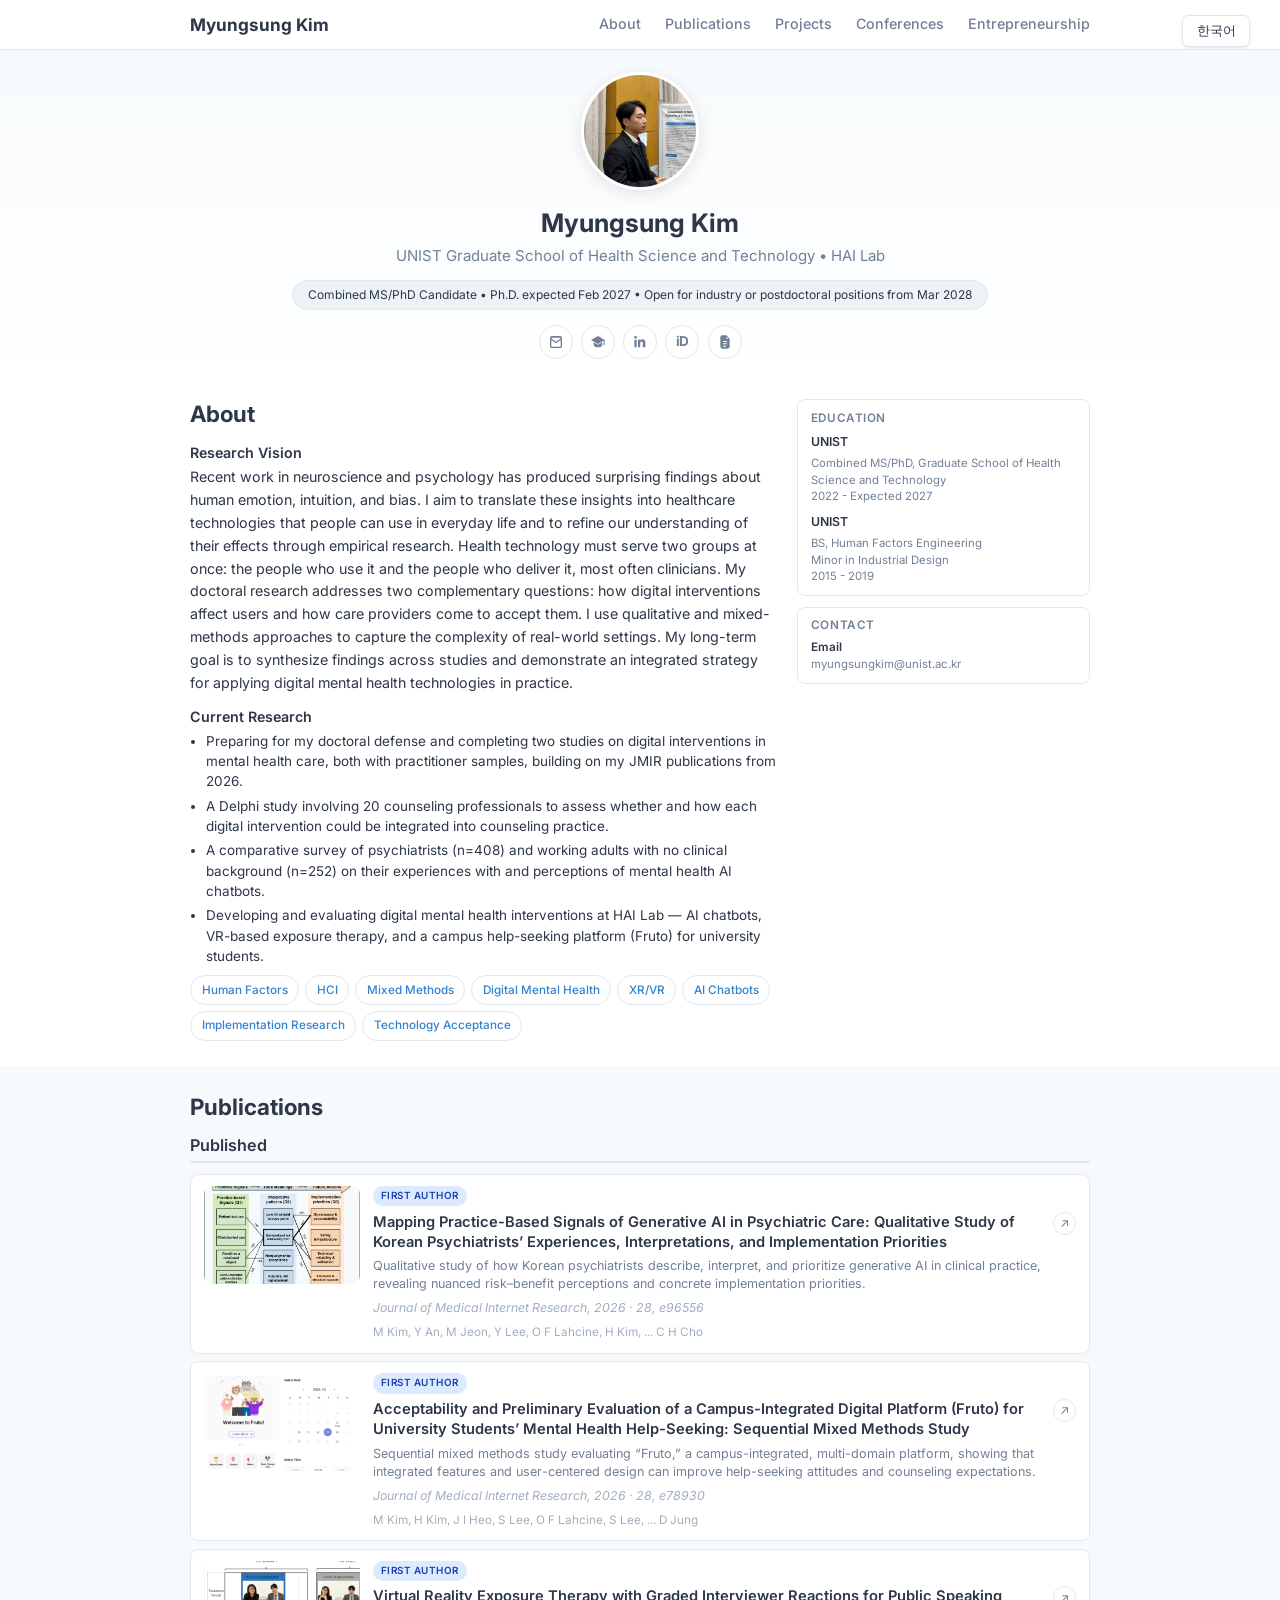
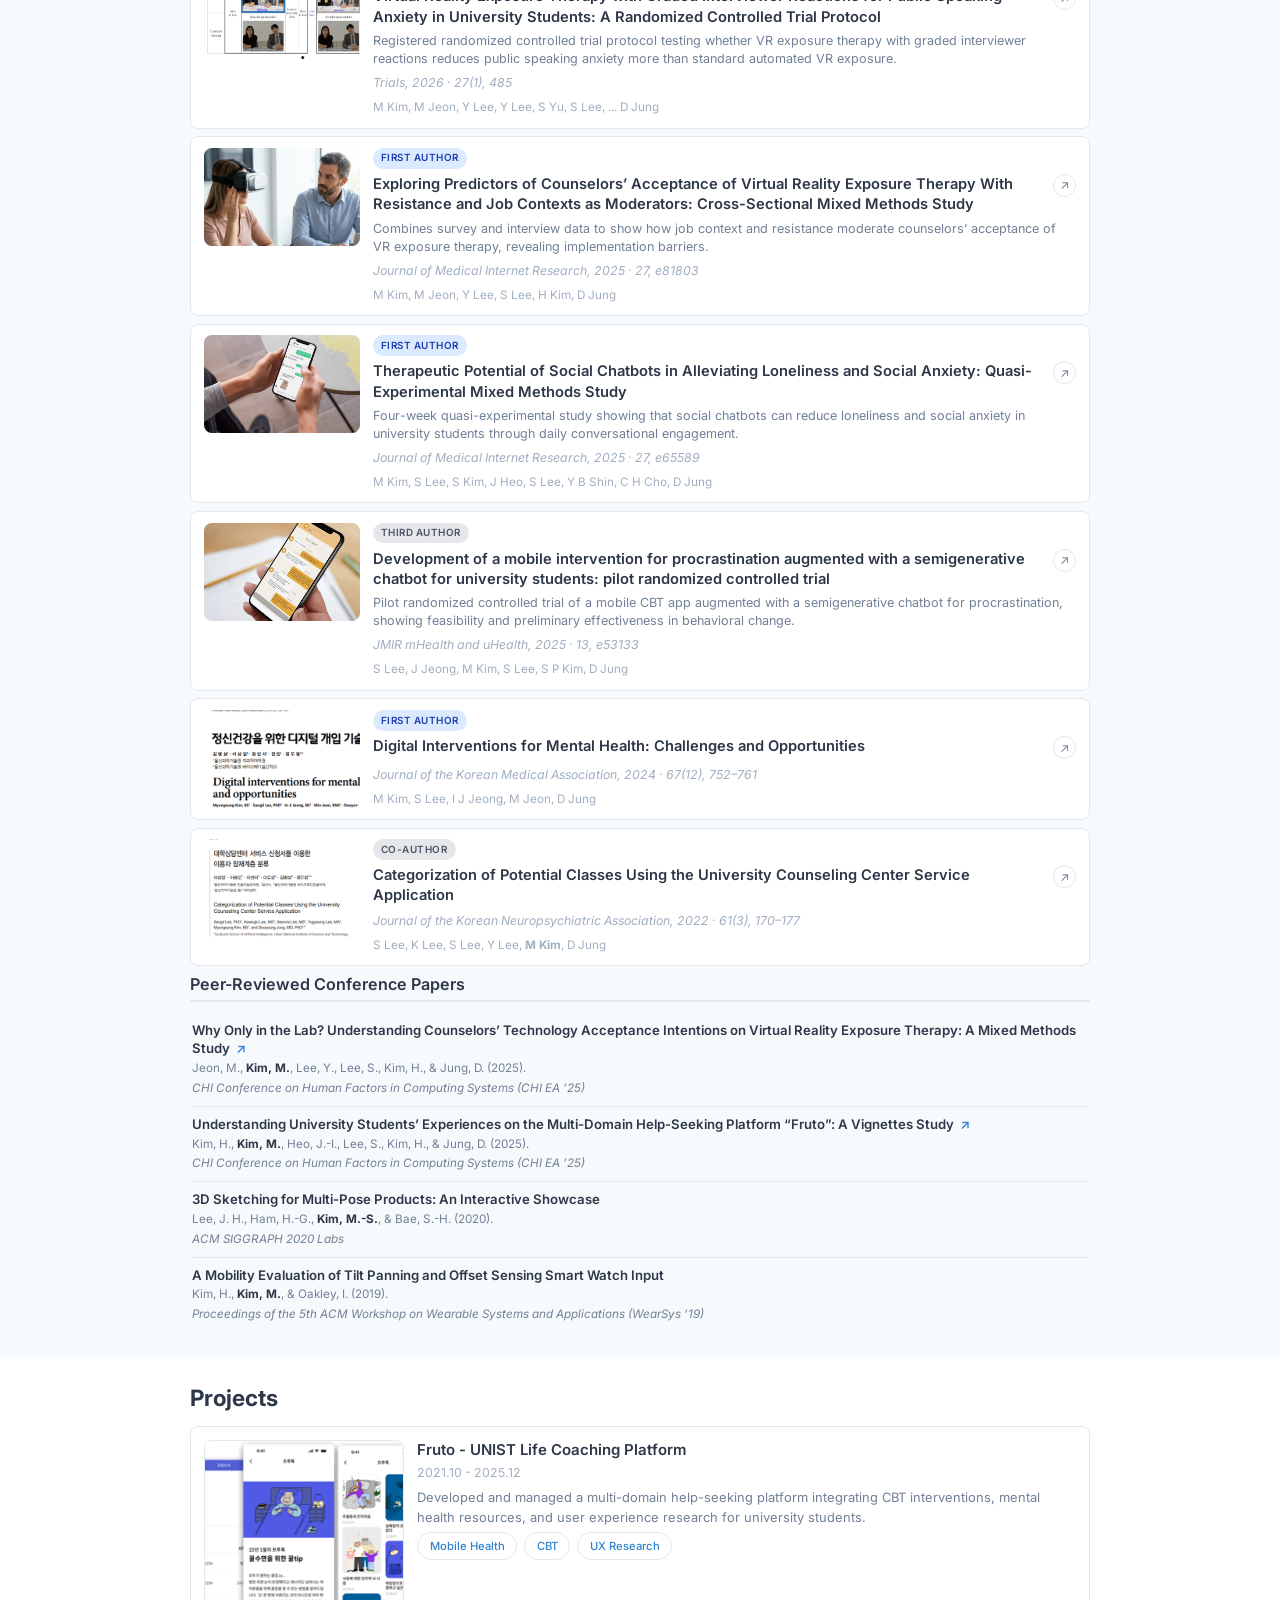
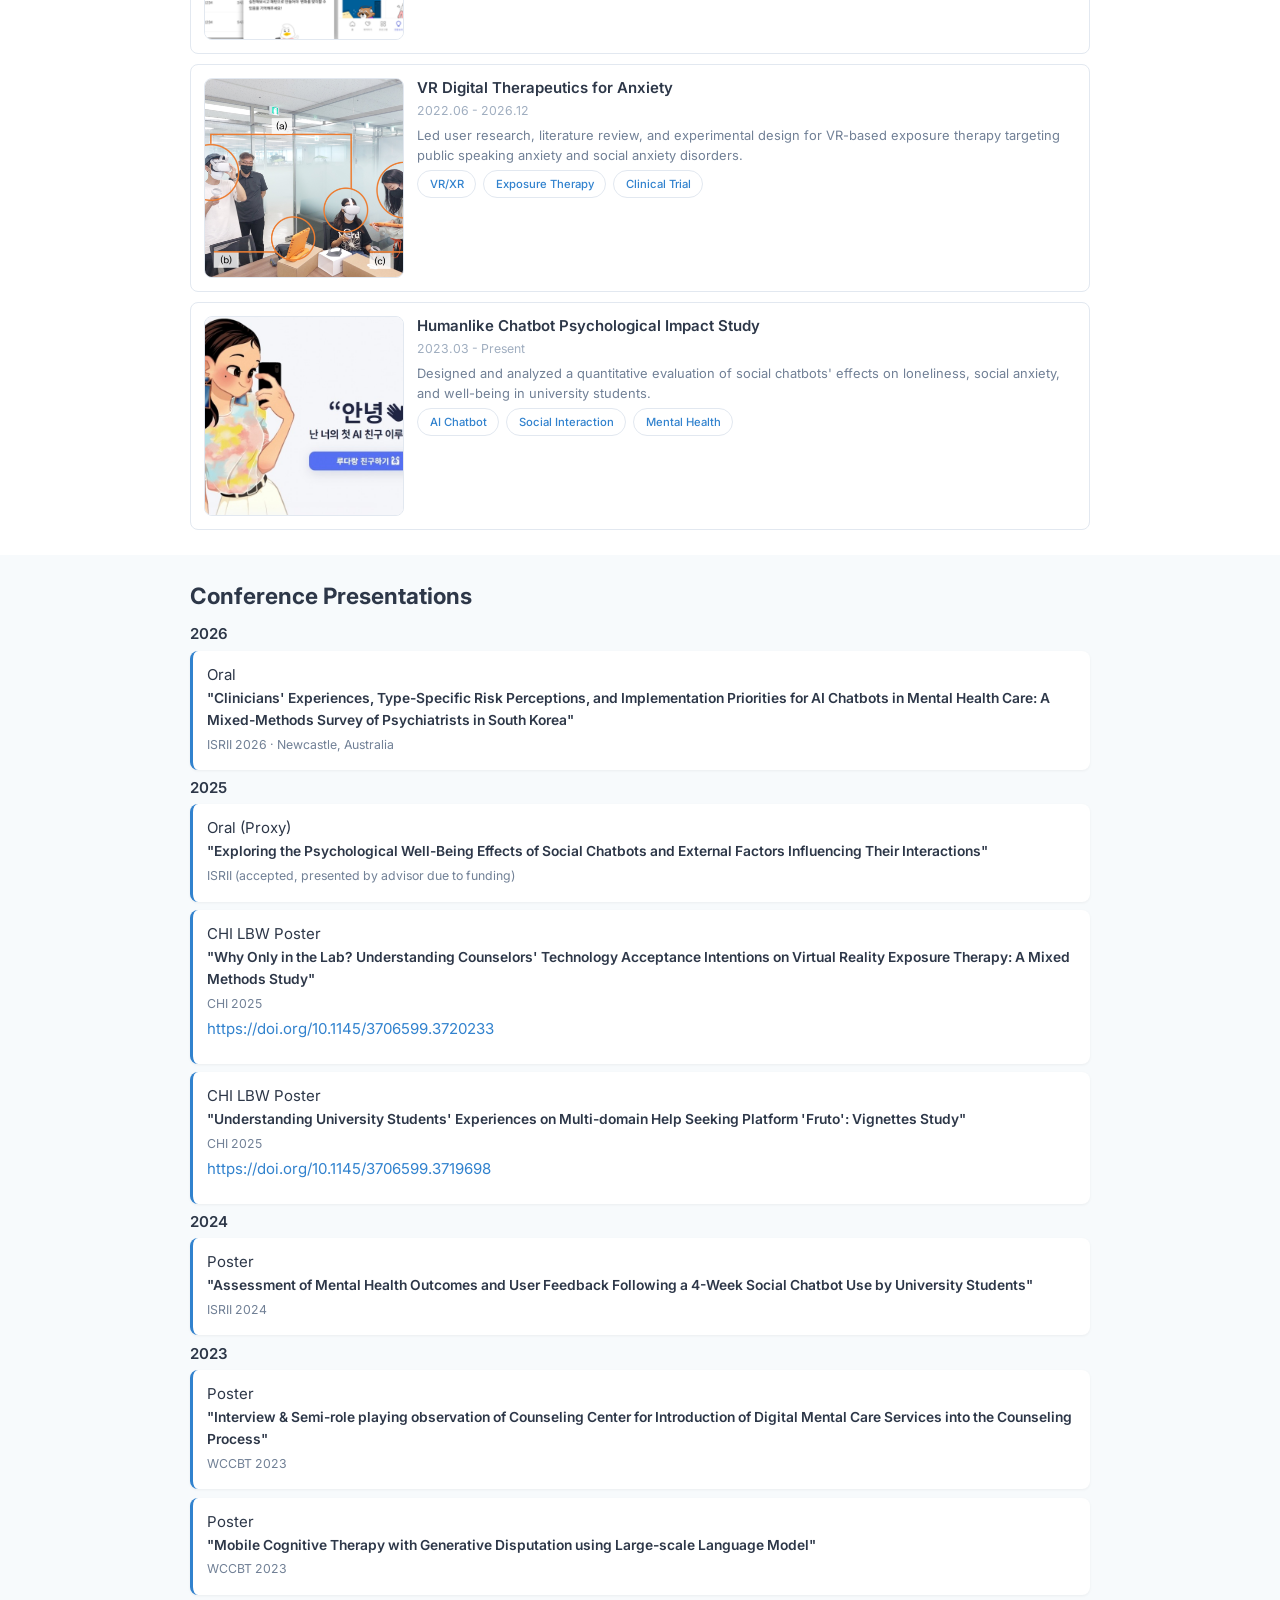
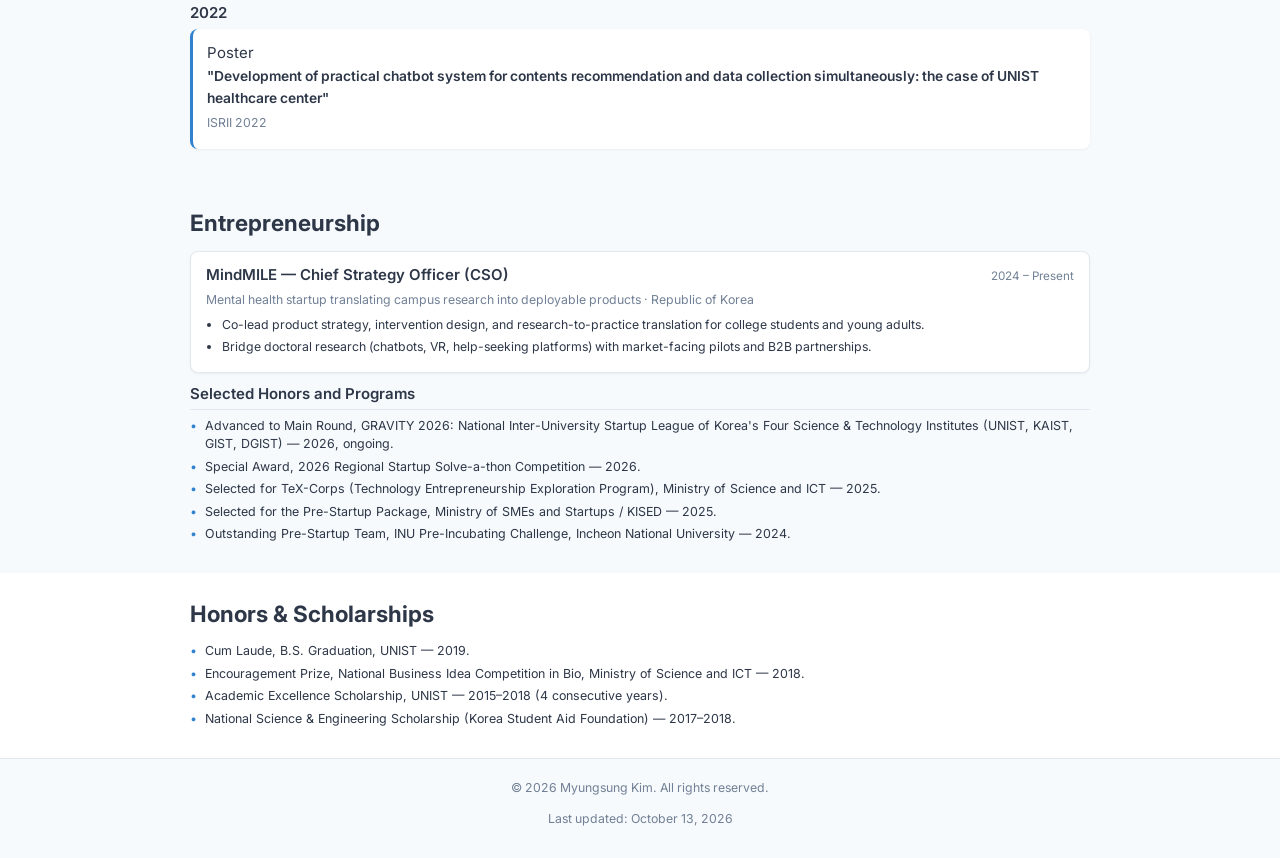
==== commit a92ab96c: "Update index.html" ====
--- a/index.html
+++ b/index.html
@@ -74,19 +74,22 @@
                     <h2 data-en="About" data-ko="소개">About</h2>
                     <div class="bio-block">
                         <h3 class="bio-label" data-en="Research Vision" data-ko="연구 비전">Research Vision</h3>
-                        <div class="bio" data-en="Recent work in neuroscience and psychology has produced surprising findings about emotion, intuition, and bias. I want to take that knowledge into healthcare, turn it into technology that people can actually use in their lives, and then rebuild what we know about the effects of that technology. Technology in healthcare has to serve two groups at the same time: the people who use it and the people who deliver it, most often clinicians. My doctoral research therefore splits into two questions &mdash; how users are changed by an intervention, and how providers come to accept that intervention &mdash; and I lean on qualitative and mixed methods because I want to catch the complicated context of real settings." data-ko="신경과학과 심리학은 감정, 직관, 편향에 대해 새롭고 흥미로운 발견을 내놓고 있습니다. 저는 그 지식을 의료로 가져와 사람들이 실제로 쓸 수 있는 기술로 만들고, 다시 그 기술의 효과에 대해 우리가 아는 것을 새로 쌓고 싶습니다. 의료 기술은 그것을 쓰는 사람과 그것을 전달하는 사람(대개 임상가), 두 집단을 동시에 위해야 합니다. 그래서 제 박사 연구는 ‘중재가 사용자를 어떻게 변화시키는가’와 ‘제공자가 그 중재를 어떻게 수용하게 되는가’라는 두 질문으로 나뉘며, 실제 현장의 복잡한 맥락을 담아내기 위해 질적·혼합방법론을 사용합니다.">
-                            Recent work in neuroscience and psychology has produced surprising findings about emotion, intuition, and bias. I want to take that knowledge into healthcare, turn it into technology that people can actually use in their lives, and then rebuild what we know about the effects of that technology. Technology in healthcare has to serve two groups at the same time: the people who use it and the people who deliver it, most often clinicians. My doctoral research therefore splits into two questions &mdash; how users are changed by an intervention, and how providers come to accept that intervention &mdash; and I lean on qualitative and mixed methods because I want to catch the complicated context of real settings.
+                        <div class="bio" data-en="Recent work in neuroscience and psychology has produced surprising findings about human emotion, intuition, and bias. I aim to translate these insights into healthcare technologies that people can use in everyday life and to refine our understanding of their effects through empirical research. Health technology must serve two groups at once: the people who use it and the people who deliver it, most often clinicians. My doctoral research addresses two complementary questions: how digital interventions affect users and how care providers come to accept them. I use qualitative and mixed-methods approaches to capture the complexity of real-world settings. My long-term goal is to synthesize findings across studies and demonstrate an integrated strategy for applying digital mental health technologies in practice." data-ko="신경과학과 심리학은 감정, 직관, 편향에 대해 새롭고 흥미로운 발견을 내놓고 있습니다. 저는 이 통찰을 사람들이 일상에서 쓸 수 있는 의료 기술로 전환하고, 실증 연구를 통해 그 효과에 대한 이해를 정교화하고자 합니다. 의료 기술은 그것을 쓰는 사람과 그것을 전달하는 사람(대개 임상가) 두 집단을 동시에 위해야 합니다. 제 박사 연구는 ‘디지털 중재가 사용자에게 어떤 영향을 주는가’와 ‘돌봄 제공자가 그 중재를 어떻게 수용하게 되는가’라는 두 개의 상호보완적 질문을 다룹니다. 저는 질적·혼합방법론 접근으로 실제 현장의 복잡성을 담아냅니다. 장기적인 목표는 여러 연구의 결과를 종합해 디지털 정신건강 기술을 실제로 적용하는 통합 전략을 입증하는 것입니다.">
+                            Recent work in neuroscience and psychology has produced surprising findings about human emotion, intuition, and bias. I aim to translate these insights into healthcare technologies that people can use in everyday life and to refine our understanding of their effects through empirical research. Health technology must serve two groups at once: the people who use it and the people who deliver it, most often clinicians. My doctoral research addresses two complementary questions: how digital interventions affect users and how care providers come to accept them. I use qualitative and mixed-methods approaches to capture the complexity of real-world settings. My long-term goal is to synthesize findings across studies and demonstrate an integrated strategy for applying digital mental health technologies in practice.
                         </div>
                     </div>
                     <div class="bio-block">
-                        <h3 class="bio-label" data-en="Recent Research" data-ko="최근 연구">Recent Research</h3>
+                        <h3 class="bio-label" data-en="Current Research" data-ko="현재 연구">Current Research</h3>
                         <ul class="bio-list">
-                            <li data-en="Preparing for my doctoral defense and finishing two studies with practitioner samples, both of which continue directly from the JMIR papers published this year." data-ko="박사 학위 논문 심사를 준비하며, 올해 게재된 JMIR 논문들에서 직접 이어지는 실무자 표본 대상 두 연구를 마무리하고 있습니다.">Preparing for my doctoral defense and finishing two studies with practitioner samples, both of which continue directly from the JMIR papers published this year.</li>
-                            <li data-en="A Delphi study with 20 counseling professionals on whether, and in what form, each digital intervention could be introduced into counseling practice." data-ko="상담 전문가 20명을 대상으로 각 디지털 중재를 상담 현장에 도입할 수 있는지, 도입한다면 어떤 형태가 적절한지 묻는 델파이 연구.">A Delphi study with 20 counseling professionals on whether, and in what form, each digital intervention could be introduced into counseling practice.</li>
-                            <li data-en="A comparative survey of psychiatrists (n=408) and general working adults (n=252) on their experiences with and perceptions of mental health AI chatbots." data-ko="정신과 의사(n=408)와 일반 성인(n=252)을 비교하여 정신건강 AI 챗봇에 대한 경험과 인식을 조사한 설문 연구.">A comparative survey of psychiatrists (n=408) and general working adults (n=252) on their experiences with and perceptions of mental health AI chatbots.</li>
+                            <li data-en="Preparing for my doctoral defense and completing two studies on digital interventions in mental health care, both with practitioner samples, building on my JMIR publications from 2026." data-ko="박사 학위 논문 심사를 준비하며, 실무자 표본을 대상으로 정신건강 디지털 중재에 관한 두 연구를 마무리하고 있습니다. 두 연구 모두 2026년 JMIR 논문에서 이어집니다.">Preparing for my doctoral defense and completing two studies on digital interventions in mental health care, both with practitioner samples, building on my JMIR publications from 2026.</li>
+                            <li data-en="A Delphi study involving 20 counseling professionals to assess whether and how each digital intervention could be integrated into counseling practice." data-ko="상담 전문가 20명을 대상으로 각 디지털 중재를 상담 현장에 통합할 수 있는지, 그리고 어떻게 통합할 수 있는지 평가하는 델파이 연구.">A Delphi study involving 20 counseling professionals to assess whether and how each digital intervention could be integrated into counseling practice.</li>
+                            <li data-en="A comparative survey of psychiatrists (n=408) and working adults with no clinical background (n=252) on their experiences with and perceptions of mental health AI chatbots." data-ko="정신과 의사(n=408)와 임상 배경이 없는 일반 성인(n=252)을 비교하여 정신건강 AI 챗봇에 대한 경험과 인식을 조사한 설문 연구.">A comparative survey of psychiatrists (n=408) and working adults with no clinical background (n=252) on their experiences with and perceptions of mental health AI chatbots.</li>
+                            <li data-en="Developing and evaluating digital mental health interventions at HAI Lab &mdash; AI chatbots, VR-based exposure therapy, and a campus help-seeking platform (Fruto) for university students." data-ko="HAI Lab에서 디지털 정신건강 중재를 개발·평가 &mdash; AI 챗봇, VR 노출치료, 그리고 대학생을 위한 캠퍼스 도움요청 플랫폼(Fruto).">Developing and evaluating digital mental health interventions at HAI Lab &mdash; AI chatbots, VR-based exposure therapy, and a campus help-seeking platform (Fruto) for university students.</li>
                         </ul>
                     </div>
                     <div class="research-tags">
+                        <span class="tag">Human Factors</span>
+                        <span class="tag">HCI</span>
                         <span class="tag">Mixed Methods</span>
                         <span class="tag">Digital Mental Health</span>
                         <span class="tag">XR/VR</span>
@@ -222,7 +225,7 @@
                             <span class="badge badge-third" data-en="Third Author" data-ko="제3저자">Third Author</span>
                         </div>
                         <div class="pub-title-row">
-                            <h4 class="pub-title">Development of a Mobile Intervention for Procrastination Augmented With a Semigenerative Chatbot for University Students: Pilot Randomized Controlled Trial</h4>
+                            <h4 class="pub-title">Development of a mobile intervention for procrastination augmented with a semigenerative chatbot for university students: pilot randomized controlled trial</h4>
                             <a class="pub-title-link" href="https://mhealth.jmir.org/2025/1/e53133/" target="_blank" rel="noopener noreferrer" aria-label="Open publication">&#8599;</a>
                         </div>
                         <p class="pub-summary" data-en="Pilot randomized controlled trial of a mobile CBT app augmented with a semigenerative chatbot for procrastination, showing feasibility and preliminary effectiveness in behavioral change." data-ko="챗봇이 증강된 모바일 CBT 앱의 파일럿 무작위 대조군 연구로, 미루기 행동 변화에서 실행 가능성과 초기 효과를 입증합니다.">Pilot randomized controlled trial of a mobile CBT app augmented with a semigenerative chatbot for procrastination, showing feasibility and preliminary effectiveness in behavioral change.</p>
@@ -306,7 +309,7 @@
                     <div class="project-content">
                         <div class="project-header">
                             <h3 class="project-title">Fruto - UNIST Life Coaching Platform</h3>
-                            <p class="project-period">2022.04 - Present</p>
+                            <p class="project-period">2021.10 - 2025.12</p>
                         </div>
                         <p class="project-desc" data-en="Developed and managed a multi-domain help-seeking platform integrating CBT interventions, mental health resources, and user experience research for university students." data-ko="대학생을 위한 CBT 중재, 정신건강 자원, 사용자 경험 연구가 통합된 다영역 도움요청 플랫폼을 개발 및 운영했습니다.">Developed and managed a multi-domain help-seeking platform integrating CBT interventions, mental health resources, and user experience research for university students.</p>
                         <div class="project-tags">
@@ -325,7 +328,7 @@
                     <div class="project-content">
                         <div class="project-header">
                             <h3 class="project-title" data-en="VR Digital Therapeutics for Anxiety" data-ko="불안 조절을 위한 VR 디지털치료제">VR Digital Therapeutics for Anxiety</h3>
-                            <p class="project-period">2022.04 - Present</p>
+                            <p class="project-period">2022.06 - 2026.12</p>
                         </div>
                         <p class="project-desc" data-en="Led user research, literature review, and experimental design for VR-based exposure therapy targeting public speaking anxiety and social anxiety disorders." data-ko="발표불안 및 사회불안장애를 위한 VR 기반 노출치료 연구에서 사용자 조사, 문헌 검토, 실험 설계를 주도했습니다.">Led user research, literature review, and experimental design for VR-based exposure therapy targeting public speaking anxiety and social anxiety disorders.</p>
                         <div class="project-tags">
@@ -509,10 +512,11 @@
     <footer class="footer">
         <div class="container">
             <p data-en="© 2026 Myungsung Kim. All rights reserved." data-ko="© 2026 김명성. All rights reserved.">© 2026 Myungsung Kim. All rights reserved.</p>
-            <p data-en="Last updated: October 2026" data-ko="최종 업데이트: 2026년 10월">Last updated: October 2026</p>
+            <p data-en="Last updated: October 13, 2026" data-ko="최종 업데이트: 2026년 10월 13일">Last updated: October 13, 2026</p>
         </div>
     </footer>
 
     <script data-cfasync="false" src="/cdn-cgi/scripts/5c5dd728/cloudflare-static/email-decode.min.js"></script><script src="js/main.js"></script>
+<script type="module" src="https://static.cloudflareinsights.com/beacon.min.js/v4bc70e2c01a94c73b74392e4234840661791215815920" integrity="sha512-L0ha0OXavK/8okipN9F8BtP84dg9DUhPERbBXzwI6dgTA55d2+yweo3pn5CSFYs45/r8md2+xvUPtTdvTNRfjA==" data-cf-beacon='{"version":"2024.11.0","token":"4edd5f8ec12a48cfa682ab8261b80a79","spa":2}' crossorigin="anonymous"></script>
 </body>
 </html>
--- a/css/style.css
+++ b/css/style.css
@@ -1349,3 +1349,230 @@
 
     .footer { padding: 1.4rem 0; font-size: 0.82rem; }
 }
+
+
+/* ===== Update pass 2 (2026-10): About split, compact sidebar, conference papers ===== */
+
+/* About: Vision / Recent Research blocks */
+.bio-block {
+    margin-bottom: 0.6rem;
+}
+
+.bio-label {
+    font-size: 0.95rem;
+    font-weight: 600;
+    line-height: 1.35;
+    color: var(--color-text);
+    margin: 0 0 0.3rem;
+}
+
+.bio-list {
+    margin: 0 0 0.35rem 1.05rem;
+    padding: 0;
+    list-style: disc;
+}
+
+.bio-list li {
+    font-size: 0.9rem;
+    line-height: 1.5;
+    margin-bottom: 0.28rem;
+}
+
+/* Sidebar: smaller Education / Contact boxes */
+.about-sidebar .info-box {
+    padding: 0.7rem 0.85rem;
+}
+
+.info-box h3 {
+    font-size: 0.78rem;
+    text-transform: uppercase;
+    letter-spacing: 0.05em;
+    color: var(--color-text-light);
+    margin-bottom: 0.4rem;
+}
+
+.info-box strong {
+    font-size: 0.78rem;
+}
+
+.edu-item {
+    margin-bottom: 0.45rem;
+}
+
+.edu-item strong {
+    font-size: 0.82rem;
+}
+
+.edu-item p,
+.info-box p {
+    font-size: 0.76rem;
+    line-height: 1.45;
+    margin-bottom: 0.28rem;
+}
+
+/* Peer-reviewed conference papers list */
+.peer-list {
+    margin-top: 0.1rem;
+}
+
+.peer-item {
+    padding: 0.55rem 0.1rem;
+    border-bottom: 1px solid var(--color-border);
+}
+
+.peer-item:last-child {
+    border-bottom: none;
+}
+
+.peer-title {
+    font-size: 0.88rem;
+    font-weight: 600;
+    line-height: 1.4;
+    margin-bottom: 0.15rem;
+}
+
+.peer-title a {
+    margin-left: 0.25rem;
+    text-decoration: none;
+}
+
+.peer-authors {
+    font-size: 0.78rem;
+    color: var(--color-text-light);
+    line-height: 1.45;
+    margin-bottom: 0.1rem;
+}
+
+.peer-authors strong {
+    color: var(--color-text);
+    font-weight: 700;
+}
+
+.peer-venue {
+    font-size: 0.78rem;
+    font-style: italic;
+    color: var(--color-text-light);
+    margin-bottom: 0;
+}
+
+/* Slightly tighter paper cards to offset the two added entries */
+@media (min-width: 769px) {
+    .pub-item {
+        padding: 0.72rem 0.85rem;
+        margin-bottom: 0.5rem;
+    }
+    .pub-summary {
+        line-height: 1.42;
+    }
+    .pub-category {
+        margin-top: 0.5rem;
+    }
+}
+
+
+/* ===== Update pass 3 (2026-10): Entrepreneurship & Honors ===== */
+.ent-card {
+    background: white;
+    border: 1px solid var(--color-border);
+    border-radius: var(--border-radius);
+    padding: 1rem 1.1rem;
+    box-shadow: 0 1px 3px rgba(0, 0, 0, 0.05);
+}
+
+.ent-head {
+    display: flex;
+    justify-content: space-between;
+    align-items: baseline;
+    gap: 1rem;
+    flex-wrap: wrap;
+}
+
+.ent-role {
+    font-size: 1rem;
+    font-weight: 600;
+    line-height: 1.35;
+    margin: 0;
+}
+
+.ent-period {
+    font-size: 0.78rem;
+    color: var(--color-text-light);
+    white-space: nowrap;
+}
+
+.ent-desc {
+    font-size: 0.85rem;
+    color: var(--color-text-light);
+    line-height: 1.5;
+    margin: 0.35rem 0 0.5rem;
+}
+
+.ent-list {
+    margin: 0 0 0 1.05rem;
+    padding: 0;
+    list-style: disc;
+}
+
+.ent-list li {
+    font-size: 0.85rem;
+    line-height: 1.5;
+    margin-bottom: 0.25rem;
+}
+
+.sub-category {
+    font-size: 1.05rem;
+    font-weight: 600;
+    line-height: 1.35;
+    margin: 0.85rem 0 0.5rem;
+    padding-bottom: 0.35rem;
+    border-bottom: 1px solid var(--color-border);
+    color: var(--color-text);
+}
+
+.award-list {
+    margin: 0;
+    padding: 0;
+    list-style: none;
+}
+
+.award-list li {
+    position: relative;
+    padding-left: 1rem;
+    font-size: 0.87rem;
+    line-height: 1.5;
+    margin-bottom: 0.4rem;
+}
+
+.award-list li::before {
+    content: '\2022';
+    position: absolute;
+    left: 0;
+    color: var(--color-accent);
+}
+
+/* the added nav entry is desktop-only so the mobile nav keeps its original fit */
+@media (max-width: 768px) {
+    .nav-links a.nav-extra {
+        display: none;
+    }
+}
+
+@media (min-width: 769px) {
+    .ent-card {
+        padding: 0.85rem 1rem;
+    }
+    .ent-desc,
+    .ent-list li {
+        font-size: 0.82rem;
+        line-height: 1.45;
+    }
+    .sub-category {
+        font-size: 1rem;
+        margin: 0.7rem 0 0.45rem;
+    }
+    .award-list li {
+        font-size: 0.83rem;
+        line-height: 1.45;
+        margin-bottom: 0.3rem;
+    }
+}
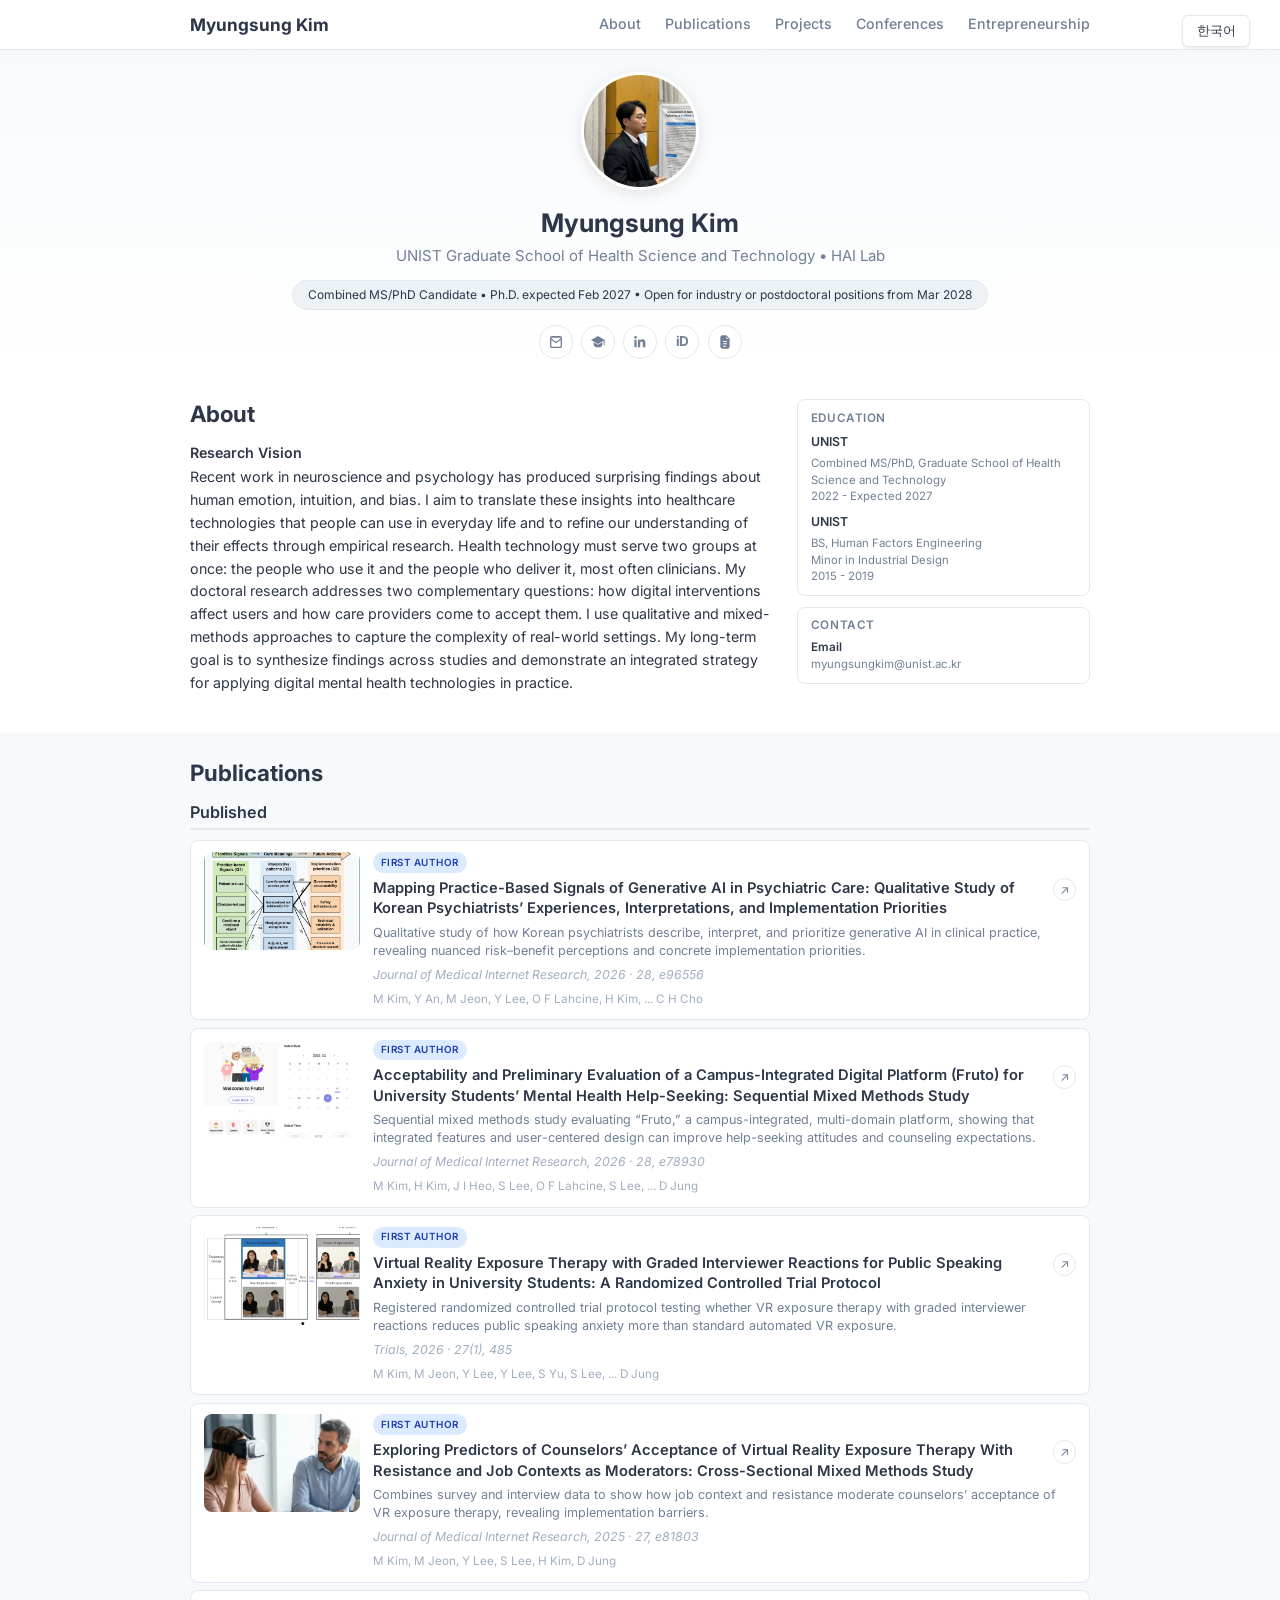
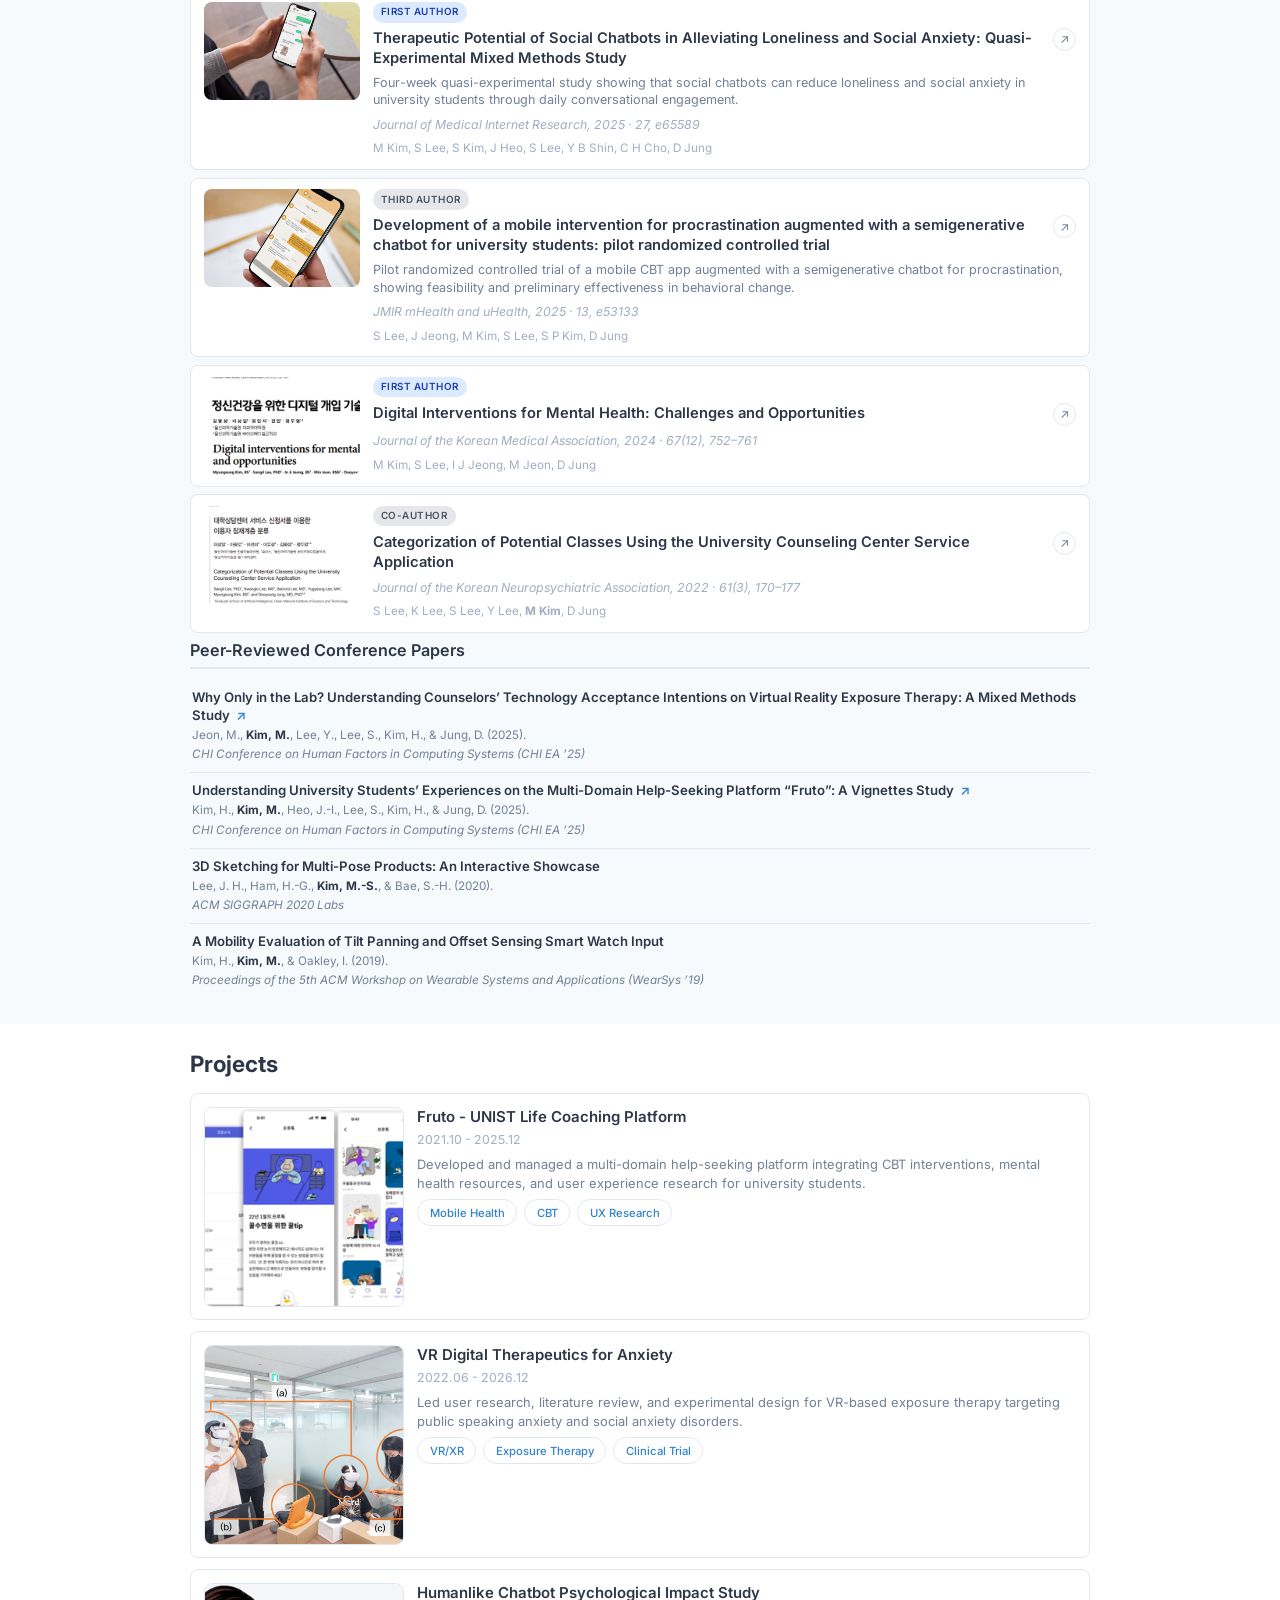
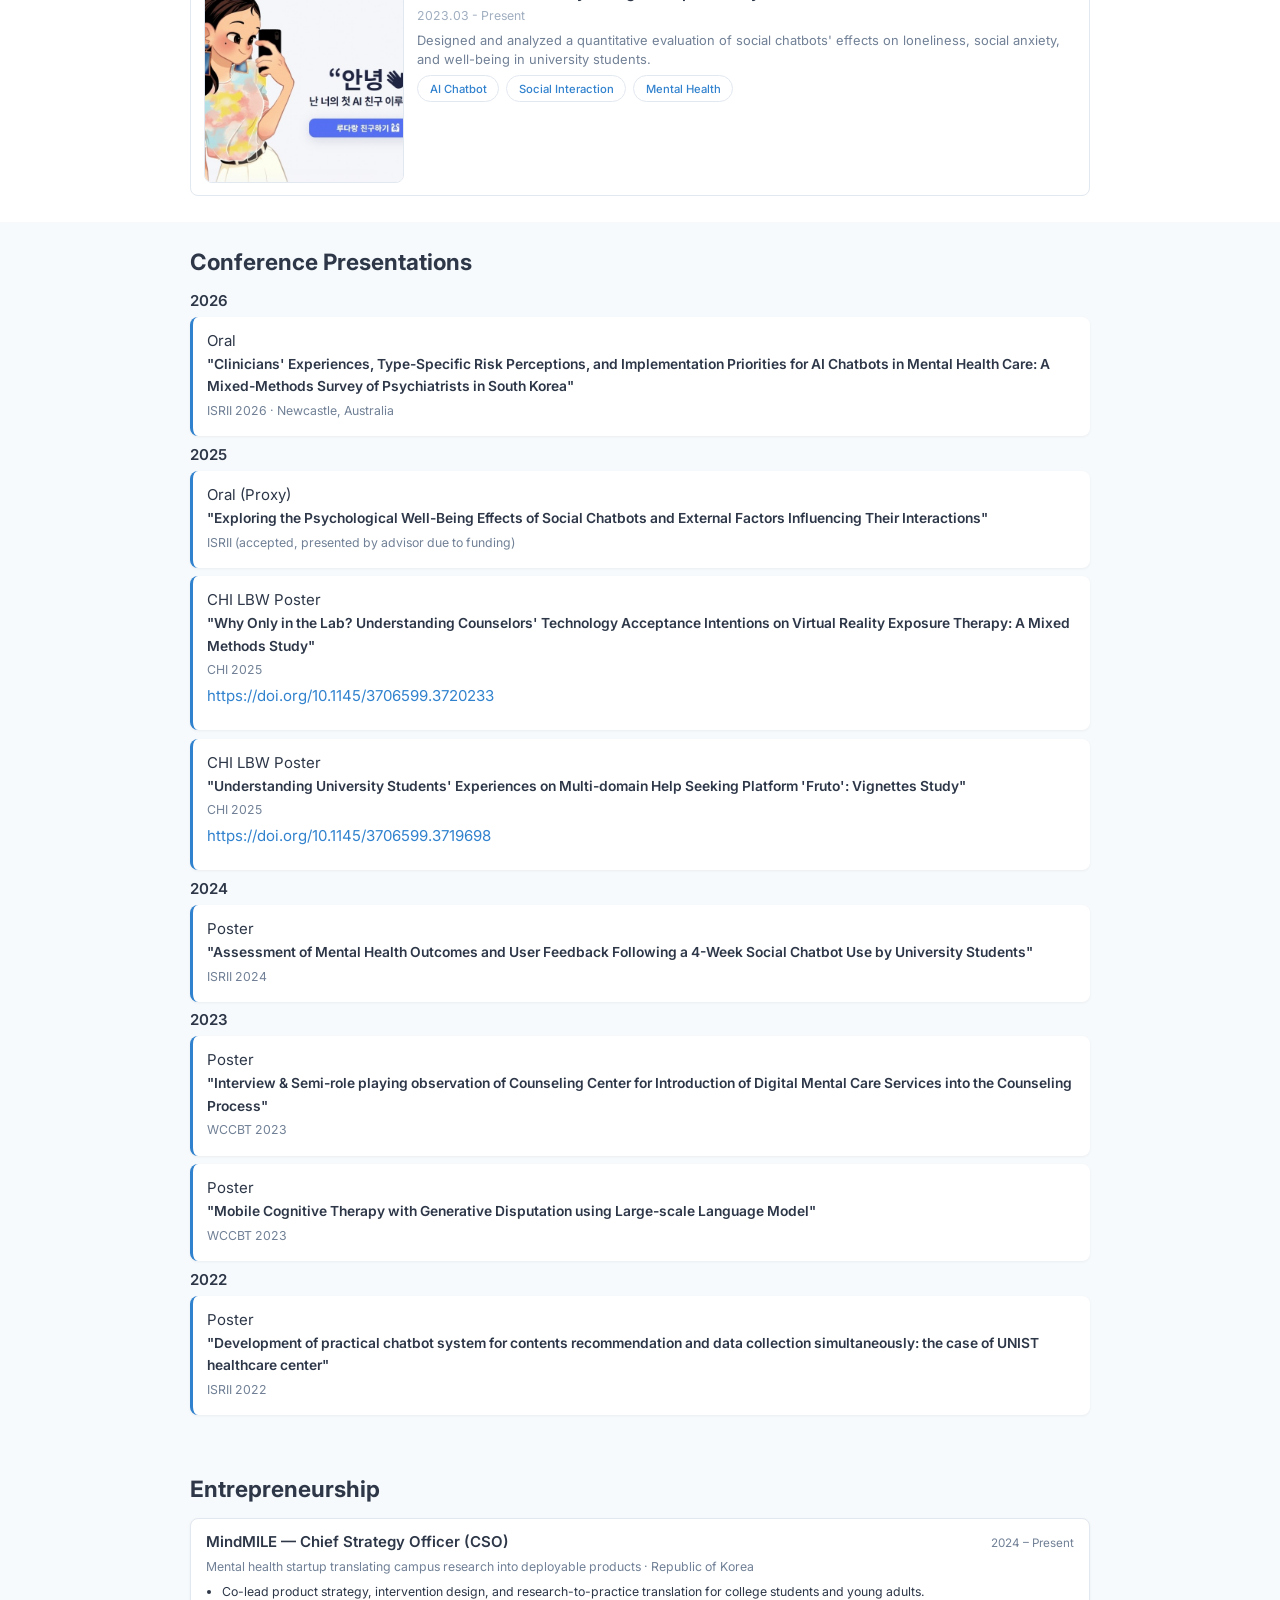
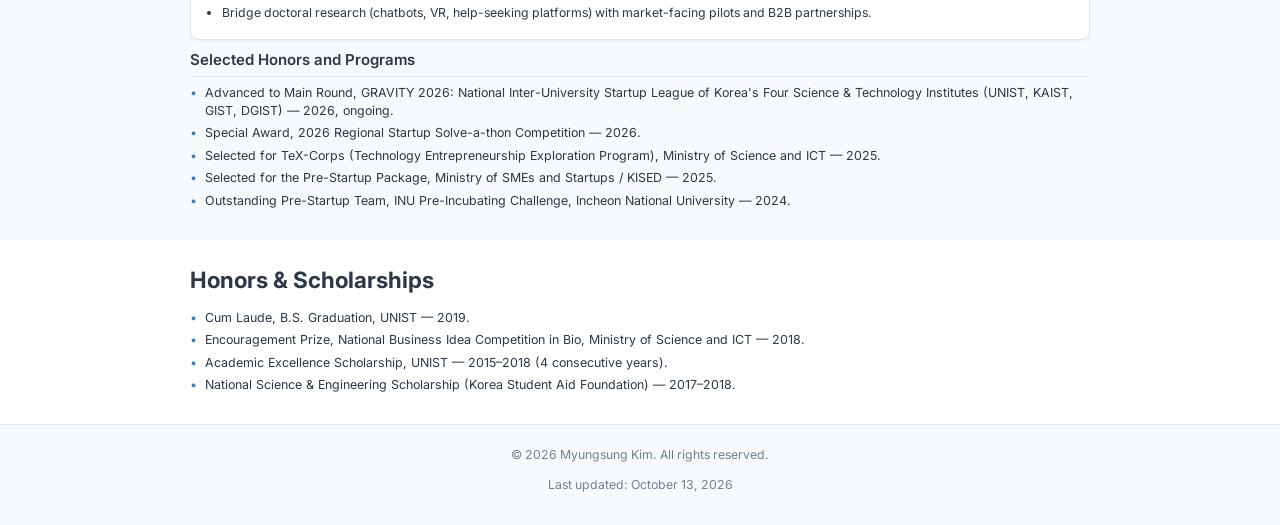
==== commit a449e6ac: "Update index.html" ====
--- a/index.html
+++ b/index.html
@@ -78,25 +78,7 @@
                             Recent work in neuroscience and psychology has produced surprising findings about human emotion, intuition, and bias. I aim to translate these insights into healthcare technologies that people can use in everyday life and to refine our understanding of their effects through empirical research. Health technology must serve two groups at once: the people who use it and the people who deliver it, most often clinicians. My doctoral research addresses two complementary questions: how digital interventions affect users and how care providers come to accept them. I use qualitative and mixed-methods approaches to capture the complexity of real-world settings. My long-term goal is to synthesize findings across studies and demonstrate an integrated strategy for applying digital mental health technologies in practice.
                         </div>
                     </div>
-                    <div class="bio-block">
-                        <h3 class="bio-label" data-en="Current Research" data-ko="현재 연구">Current Research</h3>
-                        <ul class="bio-list">
-                            <li data-en="Preparing for my doctoral defense and completing two studies on digital interventions in mental health care, both with practitioner samples, building on my JMIR publications from 2026." data-ko="박사 학위 논문 심사를 준비하며, 실무자 표본을 대상으로 정신건강 디지털 중재에 관한 두 연구를 마무리하고 있습니다. 두 연구 모두 2026년 JMIR 논문에서 이어집니다.">Preparing for my doctoral defense and completing two studies on digital interventions in mental health care, both with practitioner samples, building on my JMIR publications from 2026.</li>
-                            <li data-en="A Delphi study involving 20 counseling professionals to assess whether and how each digital intervention could be integrated into counseling practice." data-ko="상담 전문가 20명을 대상으로 각 디지털 중재를 상담 현장에 통합할 수 있는지, 그리고 어떻게 통합할 수 있는지 평가하는 델파이 연구.">A Delphi study involving 20 counseling professionals to assess whether and how each digital intervention could be integrated into counseling practice.</li>
-                            <li data-en="A comparative survey of psychiatrists (n=408) and working adults with no clinical background (n=252) on their experiences with and perceptions of mental health AI chatbots." data-ko="정신과 의사(n=408)와 임상 배경이 없는 일반 성인(n=252)을 비교하여 정신건강 AI 챗봇에 대한 경험과 인식을 조사한 설문 연구.">A comparative survey of psychiatrists (n=408) and working adults with no clinical background (n=252) on their experiences with and perceptions of mental health AI chatbots.</li>
-                            <li data-en="Developing and evaluating digital mental health interventions at HAI Lab &mdash; AI chatbots, VR-based exposure therapy, and a campus help-seeking platform (Fruto) for university students." data-ko="HAI Lab에서 디지털 정신건강 중재를 개발·평가 &mdash; AI 챗봇, VR 노출치료, 그리고 대학생을 위한 캠퍼스 도움요청 플랫폼(Fruto).">Developing and evaluating digital mental health interventions at HAI Lab &mdash; AI chatbots, VR-based exposure therapy, and a campus help-seeking platform (Fruto) for university students.</li>
-                        </ul>
-                    </div>
-                    <div class="research-tags">
-                        <span class="tag">Human Factors</span>
-                        <span class="tag">HCI</span>
-                        <span class="tag">Mixed Methods</span>
-                        <span class="tag">Digital Mental Health</span>
-                        <span class="tag">XR/VR</span>
-                        <span class="tag">AI Chatbots</span>
-                        <span class="tag">Implementation Research</span>
-                        <span class="tag">Technology Acceptance</span>
-                    </div>
+                    
                 </div>
                 <div class="about-sidebar">
                     <div class="info-box">
